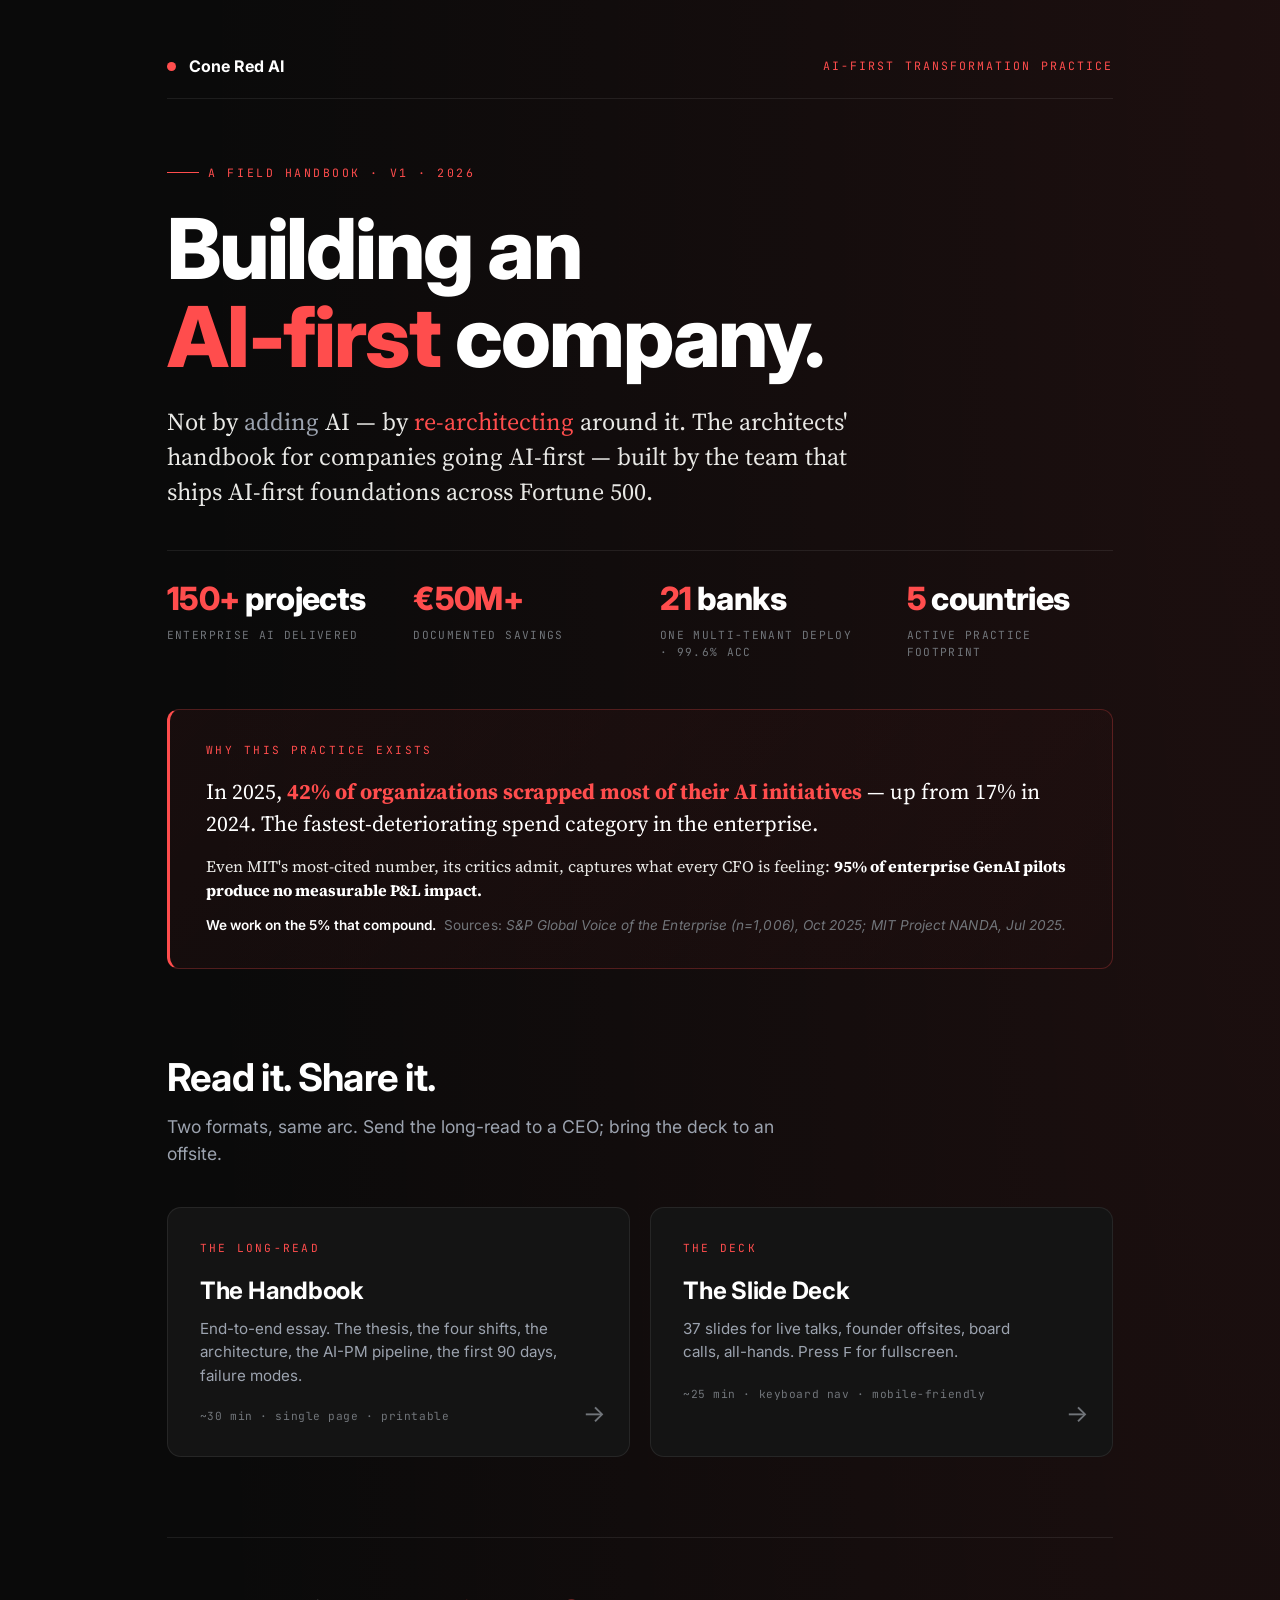
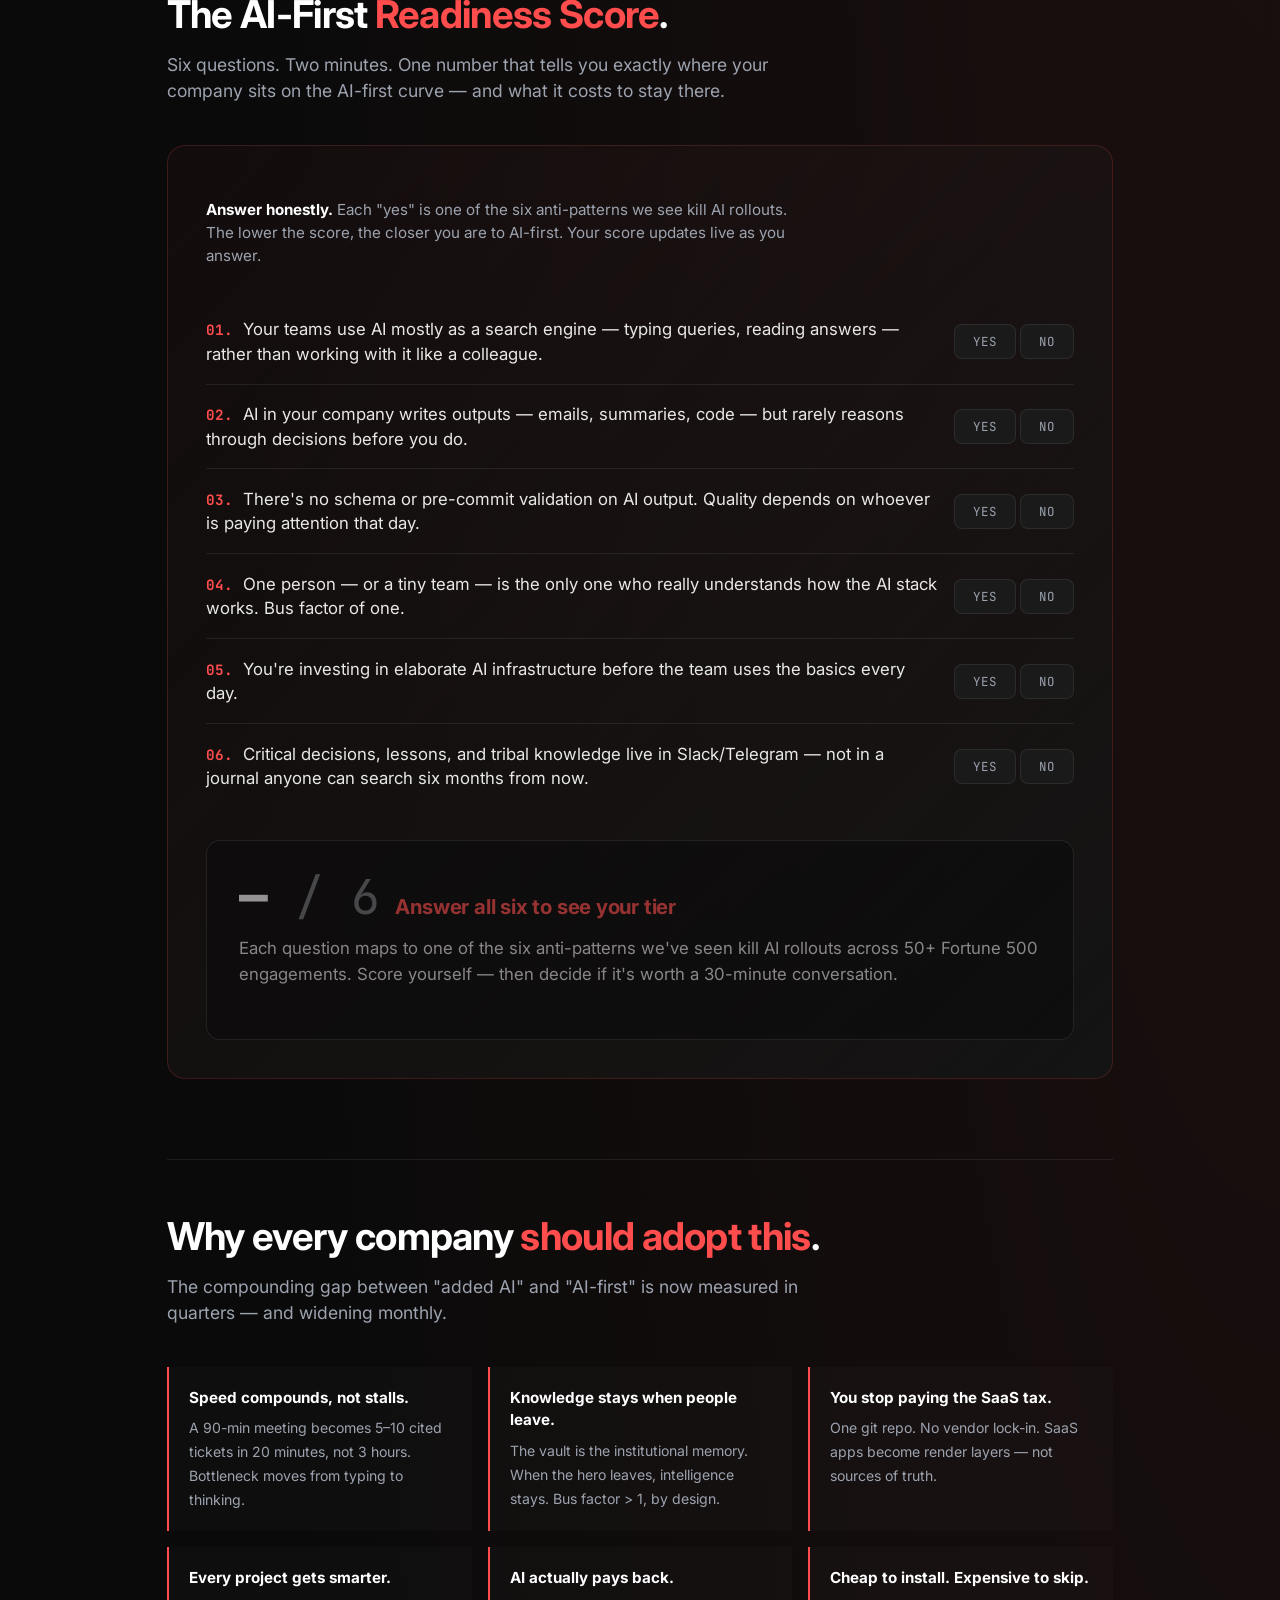
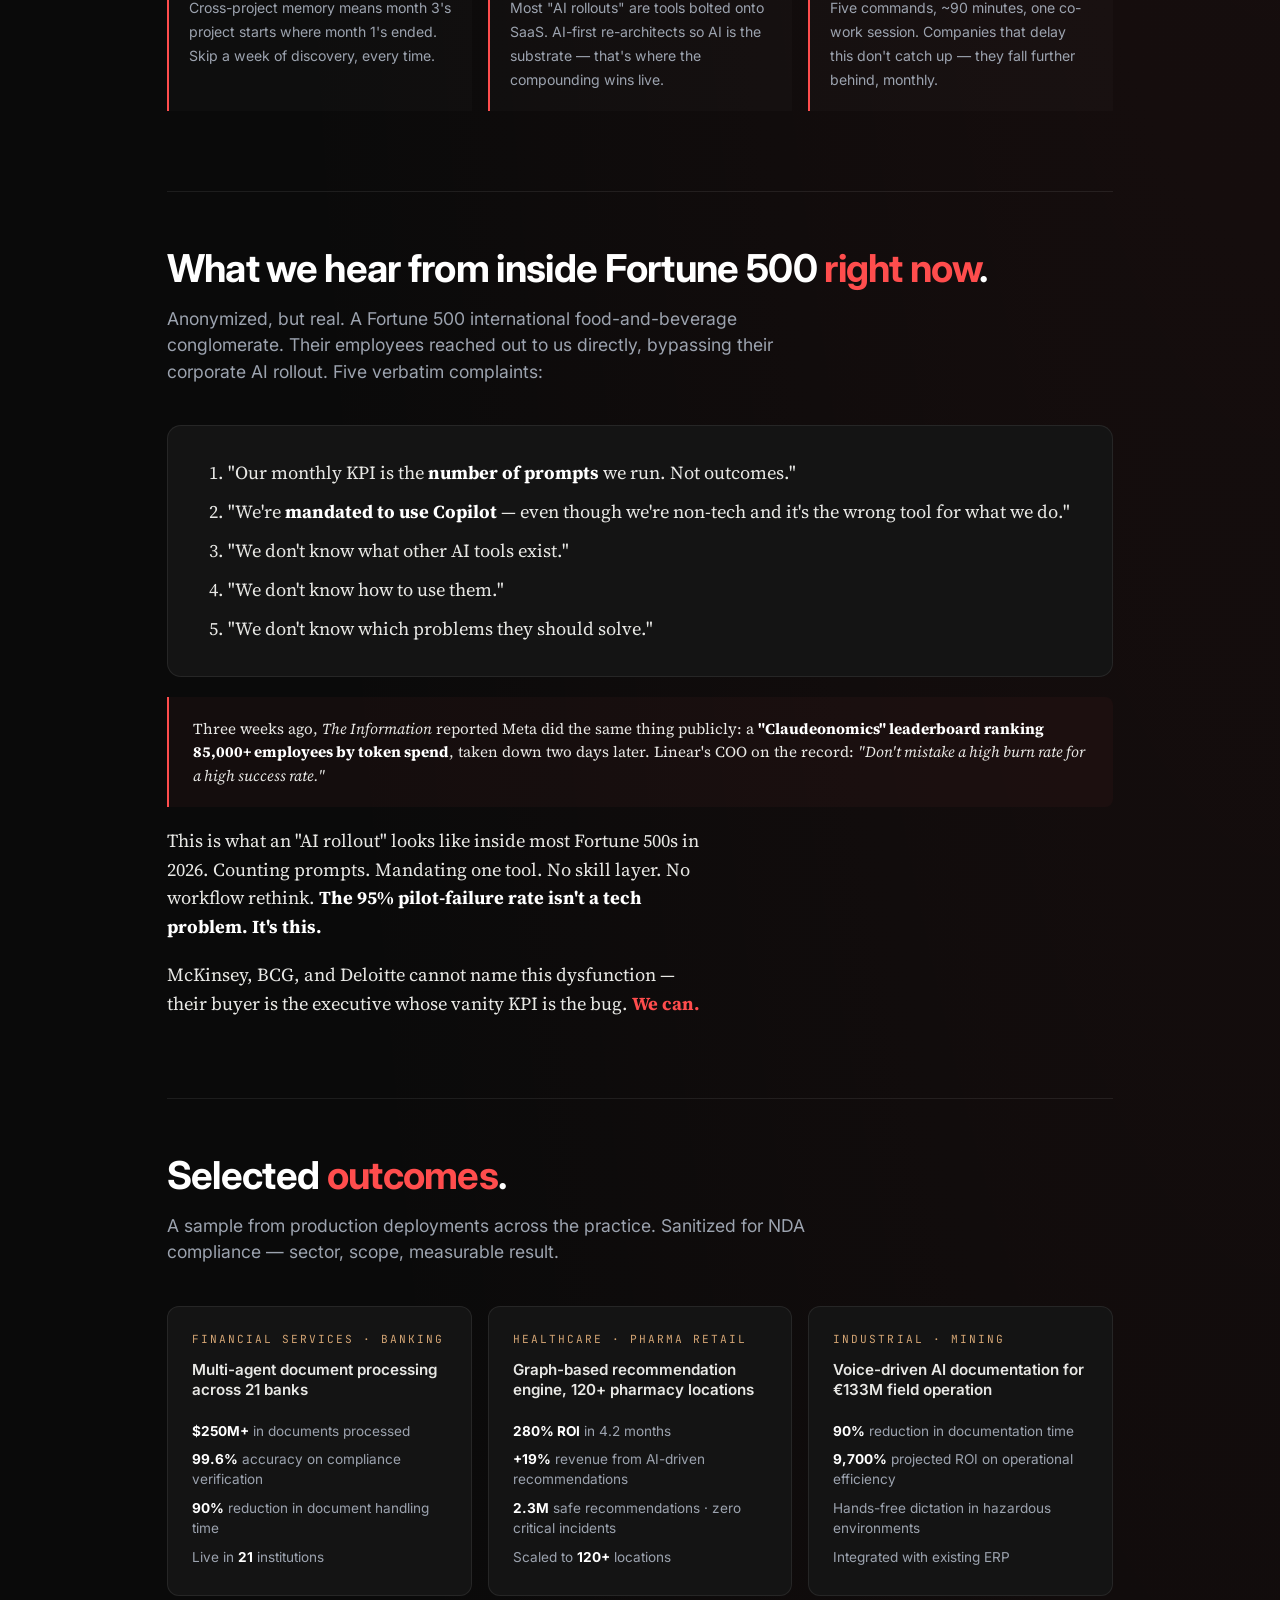
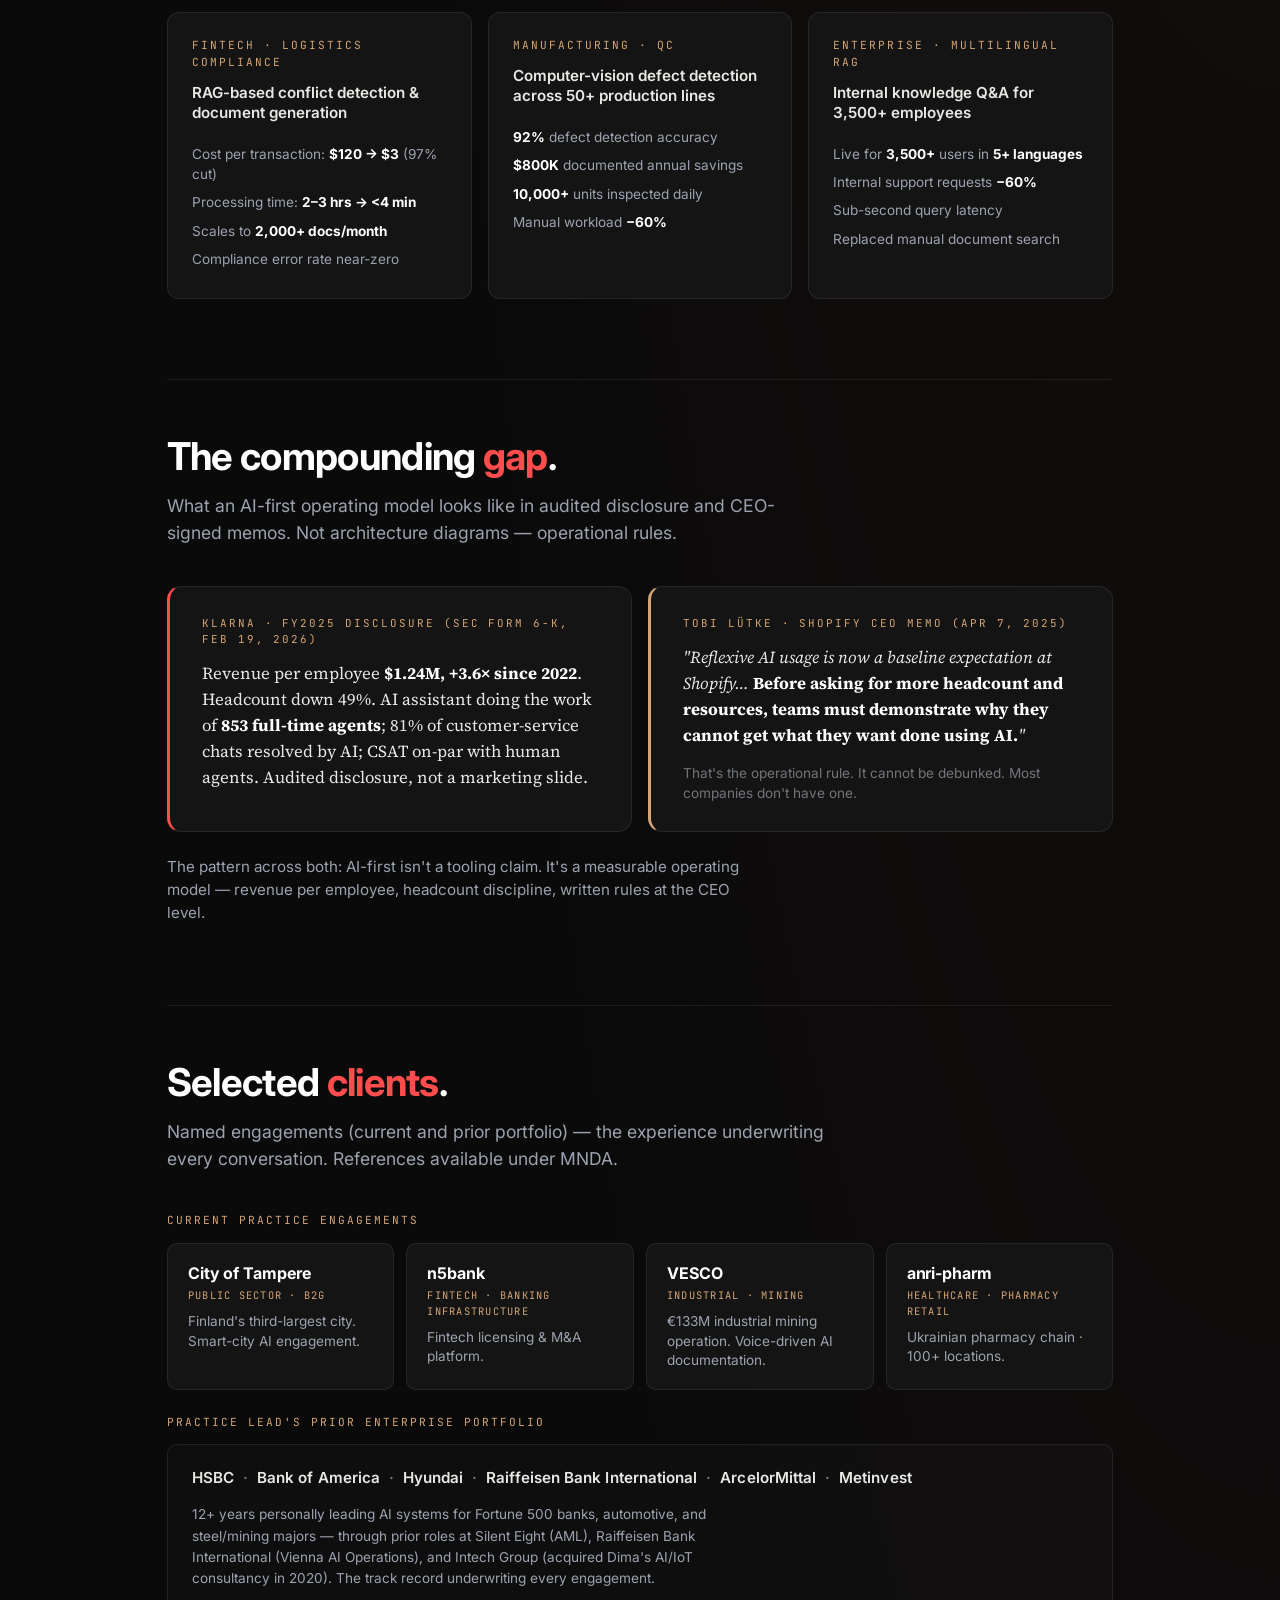
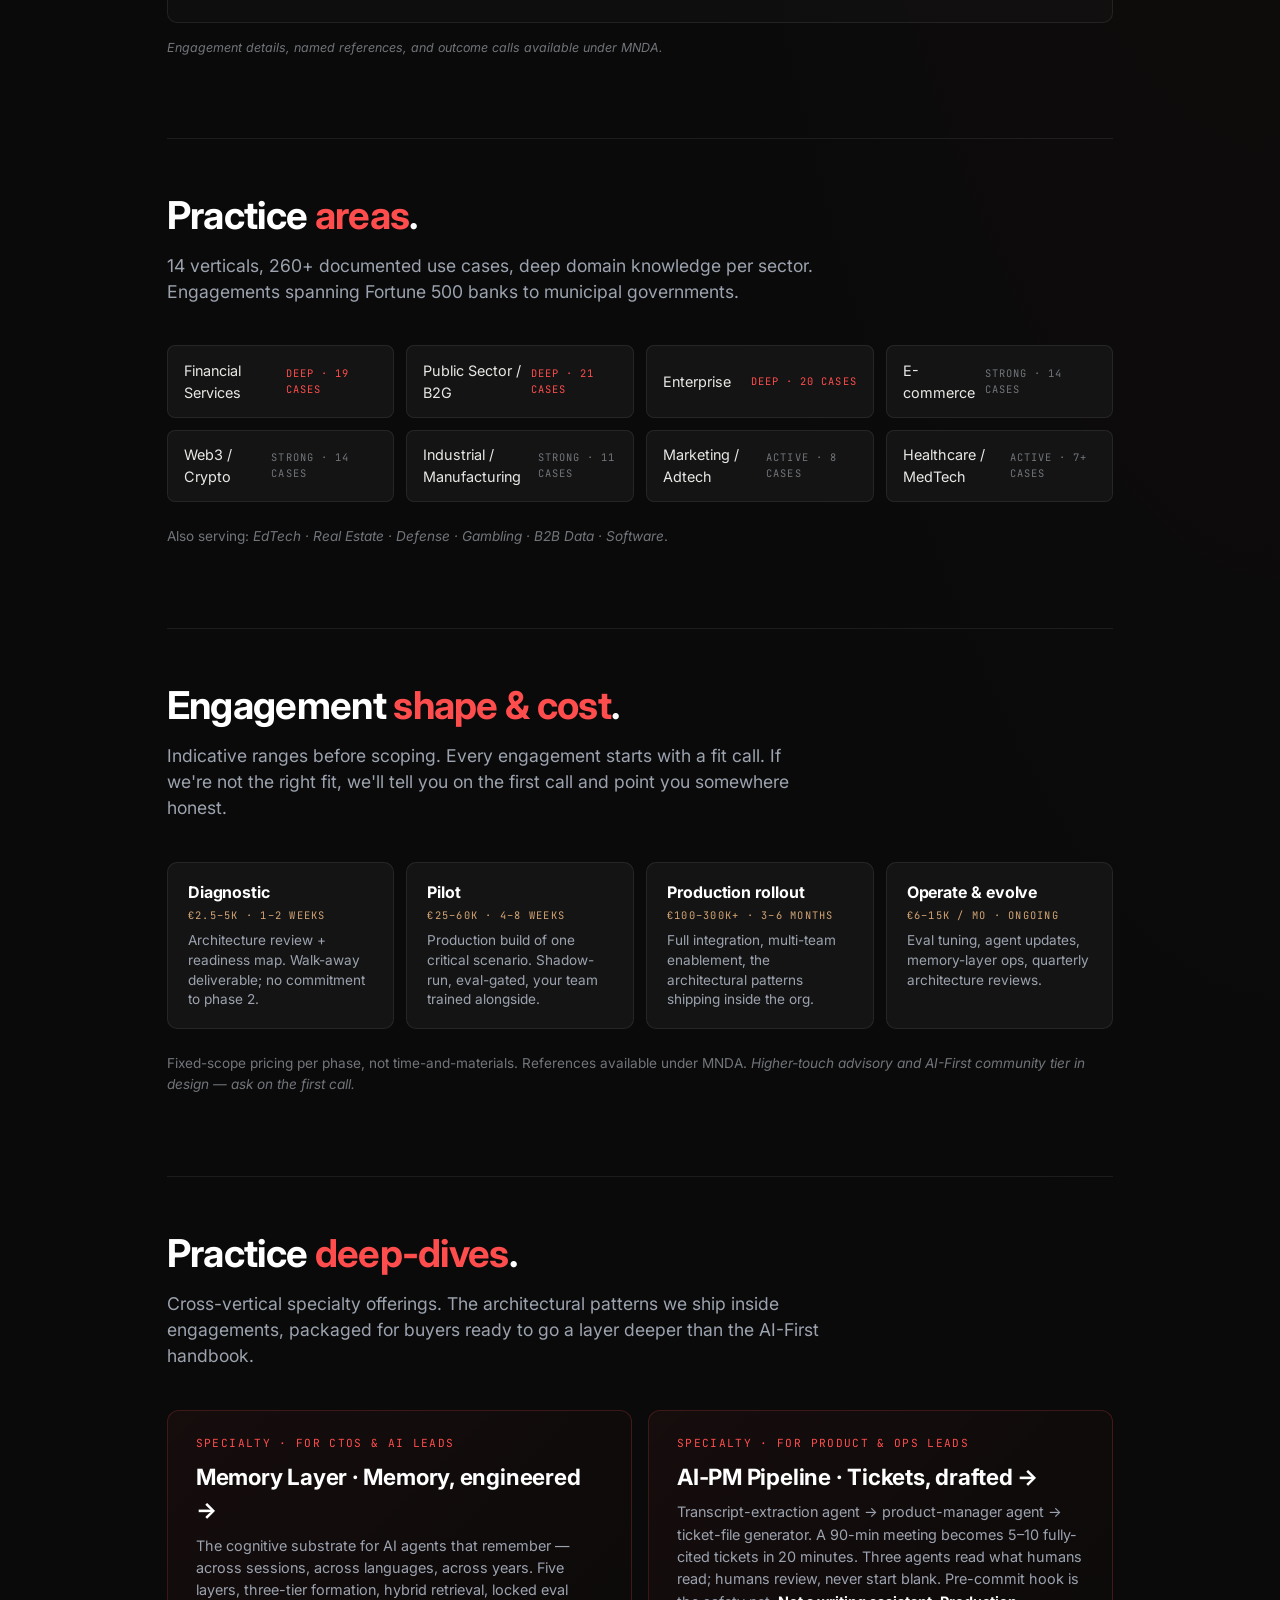
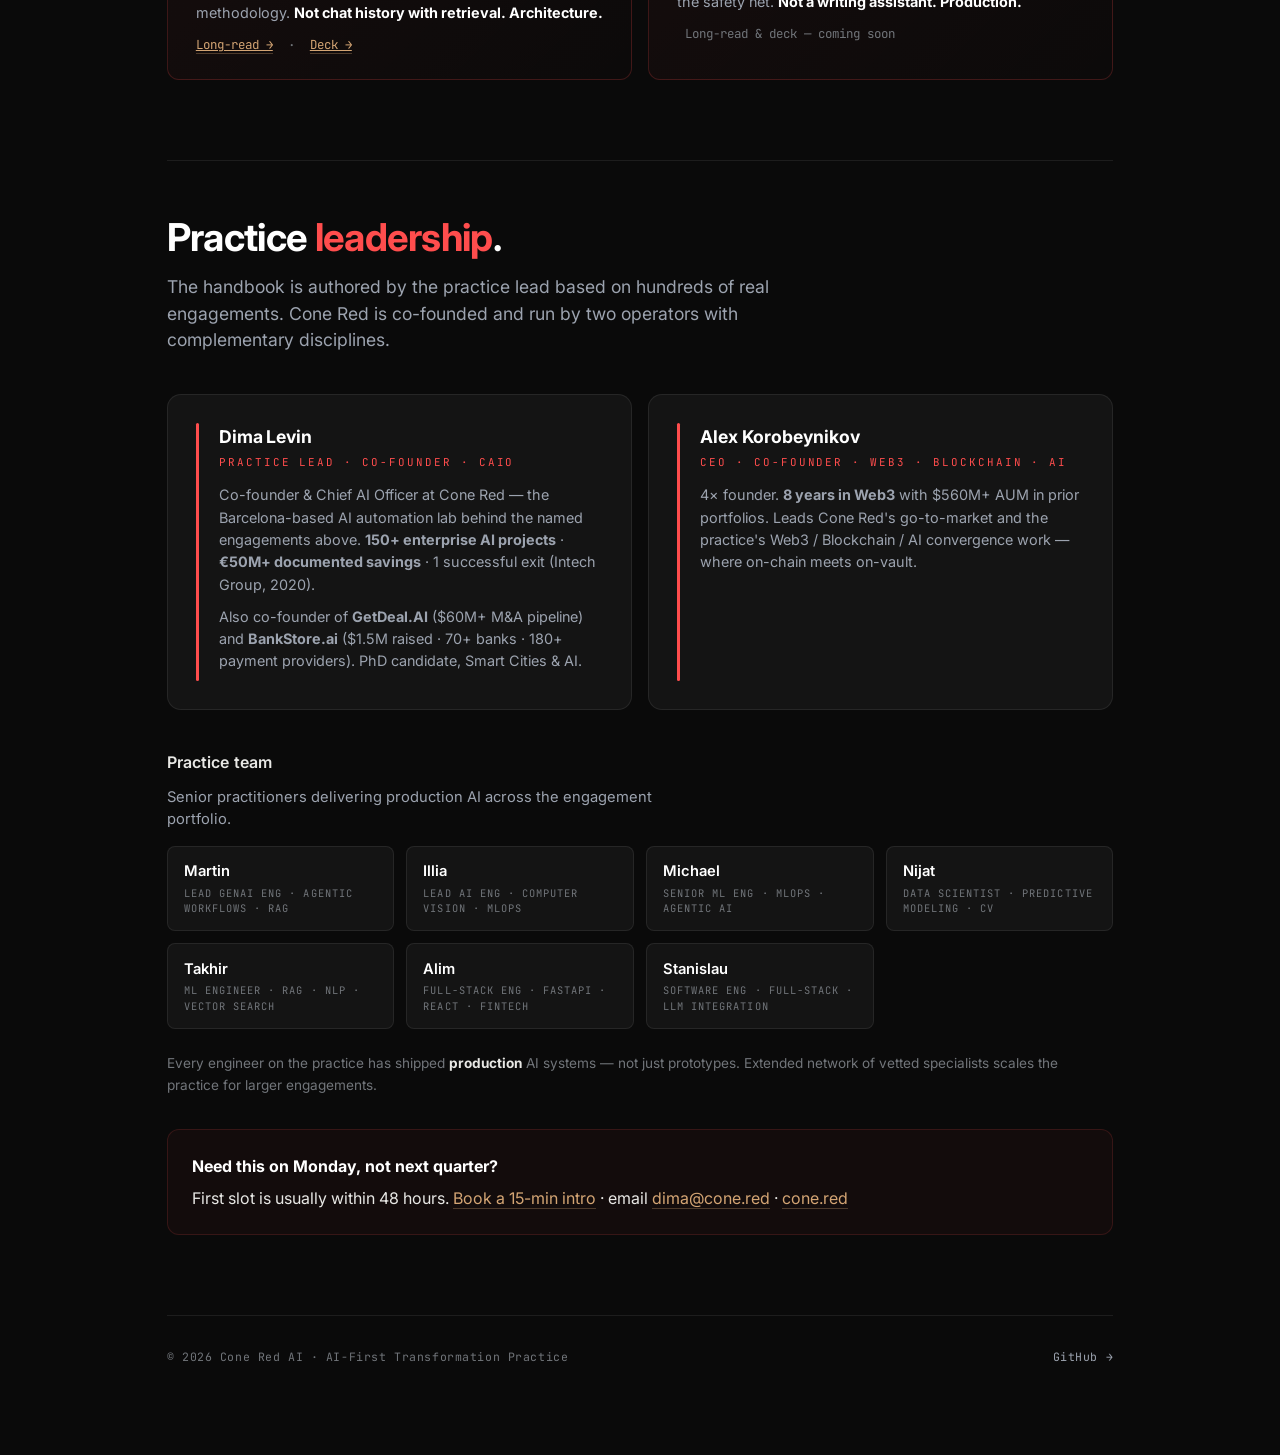
==== index.html @ 1fb18bf8 "v3 painkiller pass: 5 pages restructured with buyer-evidenced copy Excludes handbook.html — voice re" ====
<!DOCTYPE html>
<html lang="en">
<head>
<meta charset="UTF-8">
<meta name="viewport" content="width=device-width, initial-scale=1.0">
<link rel="icon" type="image/svg+xml" href="favicon.svg">
<title>The AI-First Transformation Practice · Cone Red AI</title>
<meta name="description" content="Cone Red AI's AI-First Transformation Practice — the field handbook on re-architecting companies around AI. Production track record across Financial Services, Healthcare, Industrial, Public Sector, Enterprise.">
<meta property="og:title" content="The AI-First Transformation Practice · Cone Red AI">
<meta property="og:description" content="Not by adding AI — by re-architecting around it. The field handbook + readiness diagnostic from Cone Red's AI-First Transformation Practice.">
<meta property="og:type" content="article">
<link href="https://fonts.googleapis.com/css2?family=Inter:wght@300;400;500;600;700;800;900&family=Source+Serif+4:opsz,wght@8..60,400;8..60,500;8..60,600&family=JetBrains+Mono:wght@400;500&display=swap" rel="stylesheet">
<style>
  :root {
    --conered: #FF4D4D;
    --coneblack: #0A0A0A;
    --conegrey: #141414;
    --conepanel: #1A1A1A;
    --conetext: #E8E8E5;
    --conemuted: #9CA3AF;
    --conesoft: #71757A;
    --coneborder: rgba(255,255,255,0.08);
    --conegold: #D4A574;
  }

  * { box-sizing: border-box; }
  html, body { margin: 0; padding: 0; }
  body {
    background: radial-gradient(ellipse at top right, rgba(255,77,77,0.08), transparent 60%), var(--coneblack);
    color: var(--conetext);
    font-family: 'Inter', sans-serif;
    min-height: 100vh;
    line-height: 1.5;
    -webkit-font-smoothing: antialiased;
  }

  .wrap { max-width: 1100px; margin: 0 auto; padding: 6vh 6vw 10vh; }

  /* ================ Practice mark / header ================ */
  .practice-mark {
    display: flex; align-items: center; gap: 0.85rem;
    margin-bottom: 3.5rem;
    padding-bottom: 1.25rem;
    border-bottom: 1px solid var(--coneborder);
  }
  .practice-mark .dot { width: 9px; height: 9px; border-radius: 50%; background: var(--conered); flex-shrink: 0; }
  .practice-mark .brand { font-weight: 700; color: #fff; letter-spacing: -0.005em; }
  .practice-mark .practice {
    font-family: 'JetBrains Mono', monospace;
    font-size: 0.72rem;
    letter-spacing: 0.18em;
    text-transform: uppercase;
    color: var(--conered);
    margin-left: auto;
  }

  /* ================ Hero ================ */
  .hero-tag {
    font-family: 'JetBrains Mono', monospace;
    font-size: 0.72rem;
    letter-spacing: 0.22em;
    text-transform: uppercase;
    color: var(--conered);
    margin-bottom: 1.5rem;
    display: inline-flex;
    align-items: center;
    gap: 0.6rem;
  }
  .hero-tag::before { content: ""; height: 1px; width: 32px; background: var(--conered); }

  h1 {
    font-size: clamp(2.5rem, 7vw, 5.25rem);
    line-height: 1.04;
    font-weight: 800;
    letter-spacing: -0.025em;
    margin: 0 0 1.5rem;
    color: #fff;
  }
  h1 .accent { color: var(--conered); }

  .subtitle {
    font-family: 'Source Serif 4', Georgia, serif;
    font-size: clamp(1.15rem, 1.9vw, 1.65rem);
    line-height: 1.45;
    color: var(--conetext);
    max-width: 680px;
    margin: 0 0 2rem;
  }
  .subtitle .muted { color: var(--conemuted); }

  .hero-stats {
    display: grid;
    grid-template-columns: repeat(2, 1fr);
    gap: 1.75rem 2.5rem;
    margin: 2.5rem 0 0;
    padding: 1.5rem 0 0;
    border-top: 1px solid var(--coneborder);
  }
  @media (min-width: 960px) { .hero-stats { grid-template-columns: repeat(4, 1fr); } }
  .hero-stats .stat .num {
    font-size: clamp(1.5rem, 2.5vw, 2rem); font-weight: 800; color: #fff; letter-spacing: -0.02em;
  }
  .hero-stats .stat .num .accent { color: var(--conered); }
  .hero-stats .stat .lbl {
    font-family: 'JetBrains Mono', monospace; font-size: 0.7rem; letter-spacing: 0.12em;
    text-transform: uppercase; color: var(--conesoft); margin-top: 0.3rem;
  }

  /* ================ Section base ================ */
  section { margin: 5rem 0; padding-top: 3rem; border-top: 1px solid var(--coneborder); }
  section h2 {
    font-size: clamp(1.65rem, 3.2vw, 2.4rem);
    font-weight: 700; letter-spacing: -0.018em;
    color: #fff; margin: 0 0 0.5rem;
  }
  section h2 .accent { color: var(--conered); }
  section .lead-sub {
    color: var(--conemuted);
    font-size: clamp(0.95rem, 1.4vw, 1.1rem);
    max-width: 60ch;
    margin: 0 0 2.5rem;
  }

  /* ================ Cards (handbook/deck) ================ */
  .cards { display: grid; grid-template-columns: repeat(auto-fit, minmax(320px, 1fr)); gap: 1.25rem; }
  .card {
    display: block; background: var(--conegrey);
    border: 1px solid var(--coneborder); border-radius: 14px;
    padding: 2rem; text-decoration: none; color: inherit;
    transition: border-color 0.2s ease, transform 0.2s ease, background 0.2s ease;
    position: relative; overflow: hidden;
  }
  .card::after {
    content: "→"; position: absolute; right: 1.5rem; bottom: 1.5rem;
    font-size: 1.5rem; color: var(--conesoft); transition: transform 0.2s ease, color 0.2s ease;
  }
  .card:hover {
    border-color: var(--conered); transform: translateY(-2px);
    background: linear-gradient(135deg, rgba(255,77,77,0.06) 0%, var(--conegrey) 60%);
  }
  .card:hover::after { color: var(--conered); transform: translateX(4px); }
  .card .tag {
    font-family: 'JetBrains Mono', monospace; font-size: 0.7rem; letter-spacing: 0.2em;
    text-transform: uppercase; color: var(--conered); margin-bottom: 1rem;
  }
  .card h3 { font-size: 1.5rem; font-weight: 700; margin: 0 0 0.5rem; color: #fff; letter-spacing: -0.01em; }
  .card p { color: var(--conemuted); font-size: 0.95rem; margin: 0; line-height: 1.55; max-width: 90%; }
  .card .meta { margin-top: 1.25rem; font-family: 'JetBrains Mono', monospace; font-size: 0.7rem; color: var(--conesoft); letter-spacing: 0.05em; }

  /* ================ Diagnostic widget ================ */
  .diag {
    background: linear-gradient(135deg, rgba(255,77,77,0.04) 0%, var(--conegrey) 100%);
    border: 1px solid rgba(255,77,77,0.18);
    border-radius: 18px; padding: clamp(1.5rem, 3vw, 2.75rem);
  }
  .diag .intro { color: var(--conemuted); font-size: 0.95rem; margin-bottom: 2rem; max-width: 60ch; }
  .diag .intro strong { color: #fff; }
  .q-list { list-style: none; padding: 0; margin: 0 0 2rem; counter-reset: q; }
  .q-item {
    counter-increment: q;
    padding: 1.1rem 0; border-top: 1px solid var(--coneborder);
    display: flex; align-items: center; gap: 1rem; flex-wrap: wrap;
  }
  .q-item:first-child { border-top: none; }
  .q-item .q-text {
    flex: 1; min-width: 240px;
    font-size: clamp(0.95rem, 1.4vw, 1.05rem); color: var(--conetext); line-height: 1.45;
  }
  .q-item .q-text::before {
    content: counter(q, decimal-leading-zero) ".";
    font-family: 'JetBrains Mono', monospace; color: var(--conered);
    font-weight: 700; margin-right: 0.6rem; font-size: 0.85em;
  }
  .q-toggle { display: inline-flex; gap: 4px; flex-shrink: 0; }
  .q-toggle button {
    background: var(--conepanel); border: 1px solid var(--coneborder);
    color: var(--conemuted); padding: 0.5rem 1.1rem; border-radius: 8px;
    font-family: 'JetBrains Mono', monospace; font-size: 0.78rem; letter-spacing: 0.1em;
    text-transform: uppercase; cursor: pointer; transition: all 0.15s ease;
  }
  .q-toggle button:hover { border-color: var(--conemuted); color: #fff; }
  .q-toggle button.active[data-val="yes"] {
    background: var(--conered); border-color: var(--conered); color: #fff;
  }
  .q-toggle button.active[data-val="no"] {
    background: rgba(255,255,255,0.08); border-color: rgba(255,255,255,0.18); color: #fff;
  }

  .diag-result {
    margin-top: 1.5rem;
    padding: 2rem; border-radius: 14px;
    background: var(--coneblack); border: 1px solid var(--coneborder);
    opacity: 0.55; transition: opacity 0.4s ease, border-color 0.4s ease;
  }
  .diag-result.live { opacity: 1; }
  .diag-result.tier-0 { border-color: var(--conegold); background: linear-gradient(135deg, rgba(212,165,116,0.08), var(--coneblack)); }
  .diag-result.tier-1 { border-color: rgba(255,255,255,0.15); }
  .diag-result.tier-2 { border-color: var(--conered); background: linear-gradient(135deg, rgba(255,77,77,0.06), var(--coneblack)); }
  .diag-result.tier-3 { border-color: var(--conered); background: linear-gradient(135deg, rgba(255,77,77,0.12), var(--coneblack)); }

  .diag-result .score-row { display: flex; align-items: baseline; gap: 1rem; margin-bottom: 0.75rem; }
  .diag-result .score-num {
    font-size: clamp(2rem, 4.5vw, 3rem); font-weight: 800; color: #fff; line-height: 1;
    font-family: 'JetBrains Mono', monospace; letter-spacing: -0.02em;
  }
  .diag-result .score-num .of { color: var(--conesoft); font-weight: 400; }
  .diag-result .tier-name { font-weight: 700; color: var(--conered); font-size: clamp(1.1rem, 1.6vw, 1.3rem); letter-spacing: -0.01em; }
  .diag-result.tier-0 .tier-name { color: var(--conegold); }
  .diag-result .tier-msg { color: var(--conetext); font-size: clamp(0.95rem, 1.4vw, 1.05rem); line-height: 1.55; margin: 0.75rem 0 1.25rem; }
  .diag-result .tier-cta {
    display: inline-flex; align-items: center; gap: 0.5rem;
    background: var(--conered); color: #fff;
    padding: 0.85rem 1.4rem; border-radius: 10px;
    text-decoration: none; font-weight: 600; font-size: 0.95rem;
    transition: transform 0.15s ease, background 0.15s ease;
  }
  .diag-result .tier-cta:hover { transform: translateX(2px); background: #ff6363; }
  .diag-result.tier-0 .tier-cta { background: transparent; color: var(--conegold); border: 1px solid var(--conegold); }
  .diag-result.tier-0 .tier-cta:hover { background: rgba(212,165,116,0.1); }

  /* ================ Why grid ================ */
  .why-grid { display: grid; grid-template-columns: repeat(auto-fit, minmax(240px, 1fr)); gap: 1rem; }
  .why-item {
    padding: 1.25rem; border-left: 2px solid var(--conered); background: rgba(255,255,255,0.015);
  }
  .why-item strong { color: #fff; display: block; margin-bottom: 0.35rem; font-size: 0.95rem; }
  .why-item span { color: var(--conemuted); font-size: 0.88rem; line-height: 1.5; }

  /* ================ Outcomes (case grid) ================ */
  .outcomes { display: grid; grid-template-columns: repeat(auto-fit, minmax(280px, 1fr)); gap: 1rem; }
  .outcome-card {
    background: var(--conegrey); border: 1px solid var(--coneborder); border-radius: 12px;
    padding: 1.5rem; transition: border-color 0.15s ease;
  }
  .outcome-card:hover { border-color: rgba(255,77,77,0.4); }
  .outcome-card .sector {
    font-family: 'JetBrains Mono', monospace; font-size: 0.7rem; letter-spacing: 0.18em;
    text-transform: uppercase; color: var(--conegold); margin-bottom: 0.75rem;
  }
  .outcome-card .scope { color: var(--conetext); font-size: 0.95rem; font-weight: 600; line-height: 1.35; margin-bottom: 1rem; }
  .outcome-card ul { list-style: none; margin: 0; padding: 0; }
  .outcome-card li { color: var(--conemuted); font-size: 0.85rem; line-height: 1.5; padding: 0.25rem 0; }
  .outcome-card li strong { color: #fff; font-weight: 700; }

  /* ================ Practice Areas ================ */
  .practice-grid { display: grid; grid-template-columns: repeat(auto-fit, minmax(200px, 1fr)); gap: 0.75rem; margin-bottom: 1.5rem; }
  .practice-item {
    padding: 0.85rem 1rem; background: var(--conegrey); border: 1px solid var(--coneborder);
    border-radius: 8px; font-size: 0.9rem; color: var(--conetext);
    display: flex; justify-content: space-between; align-items: center;
  }
  .practice-item .depth {
    font-family: 'JetBrains Mono', monospace; font-size: 0.65rem; letter-spacing: 0.1em;
    text-transform: uppercase; color: var(--conesoft);
  }
  .practice-item .depth.deep { color: var(--conered); }
  .practice-also { color: var(--conesoft); font-size: 0.85rem; line-height: 1.6; }

  /* ================ Selected Clients ================ */
  .clients-block { margin-top: 1.5rem; }
  .clients-label {
    font-family: 'JetBrains Mono', monospace; font-size: 0.7rem; letter-spacing: 0.18em;
    text-transform: uppercase; color: var(--conegold); margin: 1.5rem 0 0.85rem;
  }
  .clients-current {
    display: grid;
    grid-template-columns: repeat(2, 1fr);
    gap: 0.75rem; margin-bottom: 1.5rem;
  }
  @media (min-width: 1100px) { .clients-current { grid-template-columns: repeat(4, 1fr); } }
  @media (max-width: 600px) { .clients-current { grid-template-columns: 1fr; } }
  .client-card {
    background: var(--conegrey); border: 1px solid var(--coneborder);
    border-radius: 10px; padding: 1.1rem 1.25rem;
    transition: border-color 0.15s ease;
  }
  .client-card:hover { border-color: rgba(255,77,77,0.4); }
  .client-card .cl-name { font-size: 1rem; font-weight: 700; color: #fff; margin-bottom: 0.2rem; letter-spacing: -0.005em; }
  .client-card .cl-sector {
    font-family: 'JetBrains Mono', monospace; font-size: 0.65rem; letter-spacing: 0.12em;
    text-transform: uppercase; color: var(--conegold); margin-bottom: 0.5rem;
  }
  .client-card .cl-context { color: var(--conemuted); font-size: 0.85rem; line-height: 1.45; }
  .clients-prior {
    background: rgba(255,255,255,0.02); border: 1px solid var(--coneborder);
    border-radius: 10px; padding: 1.25rem 1.5rem;
  }
  .clients-prior .names {
    color: var(--conetext); font-weight: 600; font-size: 0.95rem;
    line-height: 1.7; letter-spacing: 0.005em;
  }
  .clients-prior .names span { color: var(--conesoft); margin: 0 0.3rem; }
  .clients-prior .footnote {
    color: var(--conemuted); font-size: 0.85rem; line-height: 1.55; margin-top: 0.85rem;
    max-width: 60ch;
  }
  .clients-nda { color: var(--conesoft); font-size: 0.78rem; margin-top: 1rem; font-style: italic; }

  /* ================ Practice Leadership (cards) ================ */
  .leadership-grid { display: grid; grid-template-columns: repeat(auto-fit, minmax(320px, 1fr)); gap: 1rem; margin-bottom: 2.5rem; }
  .leader-card {
    background: var(--conegrey); border: 1px solid var(--coneborder); border-radius: 14px;
    padding: 1.75rem;
    display: flex; align-items: flex-start; gap: 1.25rem;
  }
  .leader-card .strip { width: 3px; align-self: stretch; background: var(--conered); border-radius: 2px; flex-shrink: 0; }
  .leader-card .body { flex: 1; min-width: 0; }
  .leader-card .name { font-size: 1.1rem; font-weight: 700; color: #fff; margin: 0 0 0.25rem; letter-spacing: -0.005em; }
  .leader-card .role {
    font-family: 'JetBrains Mono', monospace; font-size: 0.68rem; letter-spacing: 0.18em;
    text-transform: uppercase; color: var(--conered); margin-bottom: 0.85rem;
  }
  .leader-card p { color: var(--conemuted); font-size: 0.9rem; line-height: 1.55; margin: 0 0 0.5rem; }
  .leader-card a { color: var(--conegold); text-decoration: none; border-bottom: 1px solid rgba(212,165,116,0.3); }
  .leader-card a:hover { border-bottom-color: var(--conegold); }

  /* ================ Practice Team (compact grid) ================ */
  .team-grid { display: grid; grid-template-columns: repeat(auto-fit, minmax(200px, 1fr)); gap: 0.75rem; margin: 1rem 0 1.5rem; }
  .team-member {
    padding: 0.85rem 1rem; background: var(--conegrey); border: 1px solid var(--coneborder);
    border-radius: 8px; display: flex; flex-direction: column; gap: 0.2rem;
  }
  .team-member .tm-name { font-size: 0.92rem; font-weight: 600; color: #fff; }
  .team-member .tm-spec {
    font-family: 'JetBrains Mono', monospace; font-size: 0.65rem; letter-spacing: 0.1em;
    text-transform: uppercase; color: var(--conesoft);
  }
  .team-note { color: var(--conesoft); font-size: 0.85rem; line-height: 1.6; margin-top: 1rem; }
  .team-note strong { color: var(--conetext); }

  /* Talk-to-practice block */
  .talk-block {
    margin-top: 2rem; padding: 1.5rem; background: rgba(255,77,77,0.04);
    border: 1px solid rgba(255,77,77,0.15); border-radius: 12px;
  }
  .talk-block strong { color: #fff; display: block; margin-bottom: 0.5rem; }
  .talk-block a { color: var(--conegold); text-decoration: none; border-bottom: 1px solid rgba(212,165,116,0.3); }
  .talk-block a:hover { border-bottom-color: var(--conegold); }

  /* Deep-dive cards */
  .deepdive-grid { display: grid; grid-template-columns: repeat(auto-fit, minmax(320px, 1fr)); gap: 1rem; margin-top: 1.5rem; }
  .deepdive-card {
    display: block; text-decoration: none; padding: 1.5rem 1.75rem;
    background: linear-gradient(135deg, rgba(255,77,77,0.05), rgba(255,77,77,0.01));
    border: 1px solid rgba(255,77,77,0.2); border-radius: 12px;
    transition: all 0.2s ease;
  }
  .deepdive-card:hover { border-color: rgba(255,77,77,0.5); transform: translateY(-2px); }
  .deepdive-card .label { font-family: 'JetBrains Mono', monospace; font-size: 0.7rem; color: var(--conered); text-transform: uppercase; letter-spacing: 0.12em; margin-bottom: 0.5rem; display: block; }
  .deepdive-card h3 { font-size: 1.4rem; font-weight: 700; color: #fff; margin: 0 0 0.5rem; letter-spacing: -0.01em; }
  .deepdive-card p { color: var(--conemuted); font-size: 0.9rem; line-height: 1.55; margin: 0 0 0.75rem; }
  .deepdive-card .links { font-family: 'JetBrains Mono', monospace; font-size: 0.78rem; color: var(--conegold); }
  .deepdive-card .links span { color: var(--conesoft); margin: 0 0.5rem; }

  /* ================ Footer ================ */
  footer {
    margin-top: 4rem; padding-top: 2rem; border-top: 1px solid var(--coneborder);
    font-family: 'JetBrains Mono', monospace; font-size: 0.72rem;
    color: var(--conesoft); letter-spacing: 0.05em;
    display: flex; justify-content: space-between; flex-wrap: wrap; gap: 1rem;
  }
  footer a { color: var(--conemuted); text-decoration: none; }
  footer a:hover { color: var(--conered); }

  @media (max-width: 600px) {
    .wrap { padding: 5vh 6vw 8vh; }
    .practice-mark .practice { display: none; }
    .card { padding: 1.5rem; }
    .card::after { right: 1.25rem; bottom: 1.25rem; }
    .diag { padding: 1.5rem; }
    .q-item { padding: 1rem 0; }
    .hero-stats { gap: 1.5rem; }
  }
</style>
</head>
<body>
<div class="wrap">

  <!-- ========= PRACTICE MARK / HEADER ========= -->
  <div class="practice-mark">
    <span class="dot"></span>
    <span class="brand">Cone Red AI</span>
    <span class="practice">AI-First Transformation Practice</span>
  </div>

  <!-- ========= HERO ========= -->
  <span class="hero-tag">A Field Handbook · v1 · 2026</span>
  <h1>Building an<br><span class="accent">AI-first</span> company.</h1>
  <p class="subtitle">
    Not by <span class="muted">adding</span> AI — by <span style="color:var(--conered)">re-architecting</span> around it.
    The architects' handbook for companies going AI-first — built by the team that ships AI-first foundations across Fortune 500.
  </p>

  <div class="hero-stats">
    <div class="stat"><div class="num"><span class="accent">150+</span> projects</div><div class="lbl">Enterprise AI delivered</div></div>
    <div class="stat"><div class="num"><span class="accent">€50M+</span></div><div class="lbl">Documented savings</div></div>
    <div class="stat"><div class="num"><span class="accent">21</span> banks</div><div class="lbl">One multi-tenant deploy · 99.6% acc</div></div>
    <div class="stat"><div class="num"><span class="accent">5</span> countries</div><div class="lbl">Active practice footprint</div></div>
  </div>

  <!-- ========= MARKET CONTEXT (THE PAINKILLER ANCHOR) ========= -->
  <div style="margin-top: 3rem; padding: 2rem 2.25rem; background: linear-gradient(135deg, rgba(255,77,77,0.06), rgba(255,77,77,0.01)); border: 1px solid rgba(255,77,77,0.25); border-left: 3px solid var(--conered); border-radius: 12px;">
    <div style="font-family: 'JetBrains Mono', monospace; font-size: 0.7rem; letter-spacing: 0.22em; text-transform: uppercase; color: var(--conered); margin-bottom: 1rem;">Why this practice exists</div>
    <p style="font-family: 'Source Serif 4', Georgia, serif; font-size: clamp(1.15rem, 1.7vw, 1.5rem); line-height: 1.5; color: #fff; margin: 0 0 0.85rem;">In 2025, <strong style="color: var(--conered);">42% of organizations scrapped most of their AI initiatives</strong> — up from 17% in 2024. The fastest-deteriorating spend category in the enterprise.</p>
    <p style="font-family: 'Source Serif 4', Georgia, serif; font-size: 1rem; line-height: 1.5; color: var(--conetext); margin: 0 0 0.5rem;">Even MIT's most-cited number, its critics admit, captures what every CFO is feeling: <strong style="color: #fff;">95% of enterprise GenAI pilots produce no measurable P&amp;L impact.</strong></p>
    <p style="font-family: 'Inter', sans-serif; font-size: 0.85rem; color: var(--conesoft); margin: 0.85rem 0 0; letter-spacing: 0.005em;"><span style="color: #fff; font-weight: 600;">We work on the 5% that compound.</span> &nbsp;Sources: <em>S&amp;P Global Voice of the Enterprise (n=1,006), Oct 2025; MIT Project NANDA, Jul 2025.</em></p>
  </div>

  <!-- ========= READ / WATCH ========= -->
  <section style="border-top:none;padding-top:0;">
    <h2>Read it. Share it.</h2>
    <p class="lead-sub">Two formats, same arc. Send the long-read to a CEO; bring the deck to an offsite.</p>
    <div class="cards">
      <a class="card" href="handbook.html">
        <div class="tag">The long-read</div>
        <h3>The Handbook</h3>
        <p>End-to-end essay. The thesis, the four shifts, the architecture, the AI-PM pipeline, the first 90 days, failure modes.</p>
        <div class="meta">~30 min · single page · printable</div>
      </a>
      <a class="card" href="deck.html">
        <div class="tag">The deck</div>
        <h3>The Slide Deck</h3>
        <p>37 slides for live talks, founder offsites, board calls, all-hands. Press <code>F</code> for fullscreen.</p>
        <div class="meta">~25 min · keyboard nav · mobile-friendly</div>
      </a>
    </div>
  </section>

  <!-- ========= DIAGNOSTIC ========= -->
  <section id="diagnostic">
    <h2>The AI-First <span class="accent">Readiness Score</span>.</h2>
    <p class="lead-sub">Six questions. Two minutes. One number that tells you exactly where your company sits on the AI-first curve — and what it costs to stay there.</p>

    <div class="diag">
      <p class="intro">
        <strong>Answer honestly.</strong> Each "yes" is one of the six anti-patterns we see kill AI rollouts. The lower the score, the closer you are to AI-first. Your score updates live as you answer.
      </p>

      <ol class="q-list" id="qlist">
        <li class="q-item">
          <div class="q-text">Your teams use AI mostly as a search engine — typing queries, reading answers — rather than working with it like a colleague.</div>
          <div class="q-toggle" data-q="0"><button data-val="yes">Yes</button><button data-val="no">No</button></div>
        </li>
        <li class="q-item">
          <div class="q-text">AI in your company writes outputs — emails, summaries, code — but rarely reasons through decisions before you do.</div>
          <div class="q-toggle" data-q="1"><button data-val="yes">Yes</button><button data-val="no">No</button></div>
        </li>
        <li class="q-item">
          <div class="q-text">There's no schema or pre-commit validation on AI output. Quality depends on whoever is paying attention that day.</div>
          <div class="q-toggle" data-q="2"><button data-val="yes">Yes</button><button data-val="no">No</button></div>
        </li>
        <li class="q-item">
          <div class="q-text">One person — or a tiny team — is the only one who really understands how the AI stack works. Bus factor of one.</div>
          <div class="q-toggle" data-q="3"><button data-val="yes">Yes</button><button data-val="no">No</button></div>
        </li>
        <li class="q-item">
          <div class="q-text">You're investing in elaborate AI infrastructure before the team uses the basics every day.</div>
          <div class="q-toggle" data-q="4"><button data-val="yes">Yes</button><button data-val="no">No</button></div>
        </li>
        <li class="q-item">
          <div class="q-text">Critical decisions, lessons, and tribal knowledge live in Slack/Telegram — not in a journal anyone can search six months from now.</div>
          <div class="q-toggle" data-q="5"><button data-val="yes">Yes</button><button data-val="no">No</button></div>
        </li>
      </ol>

      <div class="diag-result tier-1" id="result">
        <div class="score-row">
          <span class="score-num"><span id="scoreNum">—</span><span class="of"> / 6</span></span>
          <span class="tier-name" id="tierName">Answer all six to see your tier</span>
        </div>
        <p class="tier-msg" id="tierMsg">Each question maps to one of the six anti-patterns we've seen kill AI rollouts across 50+ Fortune 500 engagements. Score yourself — then decide if it's worth a 30-minute conversation.</p>
        <a class="tier-cta" id="tierCta" href="mailto:dima@cone.red?subject=AI-First%20Readiness%20Score" style="display:none;">Book the 30-min diagnostic call →</a>
      </div>
    </div>
  </section>

  <!-- ========= WHY ========= -->
  <section>
    <h2>Why every company <span class="accent">should adopt this</span>.</h2>
    <p class="lead-sub">The compounding gap between "added AI" and "AI-first" is now measured in quarters — and widening monthly.</p>
    <div class="why-grid">
      <div class="why-item">
        <strong>Speed compounds, not stalls.</strong>
        <span>A 90-min meeting becomes 5–10 cited tickets in 20 minutes, not 3 hours. Bottleneck moves from typing to thinking.</span>
      </div>
      <div class="why-item">
        <strong>Knowledge stays when people leave.</strong>
        <span>The vault is the institutional memory. When the hero leaves, intelligence stays. Bus factor &gt; 1, by design.</span>
      </div>
      <div class="why-item">
        <strong>You stop paying the SaaS tax.</strong>
        <span>One git repo. No vendor lock-in. SaaS apps become render layers — not sources of truth.</span>
      </div>
      <div class="why-item">
        <strong>Every project gets smarter.</strong>
        <span>Cross-project memory means month 3's project starts where month 1's ended. Skip a week of discovery, every time.</span>
      </div>
      <div class="why-item">
        <strong>AI actually pays back.</strong>
        <span>Most "AI rollouts" are tools bolted onto SaaS. AI-first re-architects so AI is the substrate — that's where the compounding wins live.</span>
      </div>
      <div class="why-item">
        <strong>Cheap to install. Expensive to skip.</strong>
        <span>Five commands, ~90 minutes, one co-work session. Companies that delay this don't catch up — they fall further behind, monthly.</span>
      </div>
    </div>
  </section>

  <!-- ========= FORTUNE 500 PANEL ========= -->
  <section id="fortune500-panel">
    <h2>What we hear from inside Fortune 500 <span class="accent">right now</span>.</h2>
    <p class="lead-sub">Anonymized, but real. A Fortune 500 international food-and-beverage conglomerate. Their employees reached out to us directly, bypassing their corporate AI rollout. Five verbatim complaints:</p>

    <div style="background: var(--conegrey); border: 1px solid var(--coneborder); border-radius: 14px; padding: 2rem 2.25rem; margin-bottom: 1.25rem;">
      <ol style="font-family: 'Source Serif 4', Georgia, serif; font-size: clamp(1rem, 1.5vw, 1.15rem); line-height: 1.6; color: var(--conetext); margin: 0; padding-left: 1.5rem;">
        <li style="margin-bottom: 0.6rem;">"Our monthly KPI is the <strong style="color: #fff;">number of prompts</strong> we run. Not outcomes."</li>
        <li style="margin-bottom: 0.6rem;">"We're <strong style="color: #fff;">mandated to use Copilot</strong> — even though we're non-tech and it's the wrong tool for what we do."</li>
        <li style="margin-bottom: 0.6rem;">"We don't know what other AI tools exist."</li>
        <li style="margin-bottom: 0.6rem;">"We don't know how to use them."</li>
        <li style="margin-bottom: 0;">"We don't know which problems they should solve."</li>
      </ol>
    </div>

    <div style="padding: 1.25rem 1.5rem; background: rgba(255,77,77,0.04); border-left: 2px solid var(--conered); border-radius: 0 8px 8px 0; margin-bottom: 1.25rem;">
      <p style="font-family: 'Source Serif 4', Georgia, serif; font-size: 0.95rem; line-height: 1.55; color: var(--conetext); margin: 0;">Three weeks ago, <em>The Information</em> reported Meta did the same thing publicly: a <strong style="color: #fff;">"Claudeonomics" leaderboard ranking 85,000+ employees by token spend</strong>, taken down two days later. Linear's COO on the record: <em>"Don't mistake a high burn rate for a high success rate."</em></p>
    </div>

    <p style="font-family: 'Source Serif 4', Georgia, serif; font-size: clamp(1rem, 1.5vw, 1.15rem); line-height: 1.55; color: var(--conetext); max-width: 60ch;">This is what an "AI rollout" looks like inside most Fortune 500s in 2026. Counting prompts. Mandating one tool. No skill layer. No workflow rethink. <strong style="color: #fff;">The 95% pilot-failure rate isn't a tech problem. It's this.</strong></p>
    <p style="font-family: 'Source Serif 4', Georgia, serif; font-size: clamp(1rem, 1.5vw, 1.15rem); line-height: 1.55; color: var(--conetext); max-width: 60ch; margin-top: 1.25rem;">McKinsey, BCG, and Deloitte cannot name this dysfunction — their buyer is the executive whose vanity KPI is the bug. <strong style="color: var(--conered);">We can.</strong></p>
  </section>

  <!-- ========= SELECTED OUTCOMES ========= -->
  <section id="outcomes">
    <h2>Selected <span class="accent">outcomes</span>.</h2>
    <p class="lead-sub">A sample from production deployments across the practice. Sanitized for NDA compliance — sector, scope, measurable result.</p>

    <div class="outcomes">

      <div class="outcome-card">
        <div class="sector">Financial Services · Banking</div>
        <div class="scope">Multi-agent document processing across 21 banks</div>
        <ul>
          <li><strong>$250M+</strong> in documents processed</li>
          <li><strong>99.6%</strong> accuracy on compliance verification</li>
          <li><strong>90%</strong> reduction in document handling time</li>
          <li>Live in <strong>21</strong> institutions</li>
        </ul>
      </div>

      <div class="outcome-card">
        <div class="sector">Healthcare · Pharma Retail</div>
        <div class="scope">Graph-based recommendation engine, 120+ pharmacy locations</div>
        <ul>
          <li><strong>280% ROI</strong> in 4.2 months</li>
          <li><strong>+19%</strong> revenue from AI-driven recommendations</li>
          <li><strong>2.3M</strong> safe recommendations · zero critical incidents</li>
          <li>Scaled to <strong>120+</strong> locations</li>
        </ul>
      </div>

      <div class="outcome-card">
        <div class="sector">Industrial · Mining</div>
        <div class="scope">Voice-driven AI documentation for €133M field operation</div>
        <ul>
          <li><strong>90%</strong> reduction in documentation time</li>
          <li><strong>9,700%</strong> projected ROI on operational efficiency</li>
          <li>Hands-free dictation in hazardous environments</li>
          <li>Integrated with existing ERP</li>
        </ul>
      </div>

      <div class="outcome-card">
        <div class="sector">FinTech · Logistics Compliance</div>
        <div class="scope">RAG-based conflict detection & document generation</div>
        <ul>
          <li>Cost per transaction: <strong>$120 → $3</strong> (97% cut)</li>
          <li>Processing time: <strong>2–3 hrs → &lt;4 min</strong></li>
          <li>Scales to <strong>2,000+ docs/month</strong></li>
          <li>Compliance error rate near-zero</li>
        </ul>
      </div>

      <div class="outcome-card">
        <div class="sector">Manufacturing · QC</div>
        <div class="scope">Computer-vision defect detection across 50+ production lines</div>
        <ul>
          <li><strong>92%</strong> defect detection accuracy</li>
          <li><strong>$800K</strong> documented annual savings</li>
          <li><strong>10,000+</strong> units inspected daily</li>
          <li>Manual workload <strong>−60%</strong></li>
        </ul>
      </div>

      <div class="outcome-card">
        <div class="sector">Enterprise · Multilingual RAG</div>
        <div class="scope">Internal knowledge Q&A for 3,500+ employees</div>
        <ul>
          <li>Live for <strong>3,500+</strong> users in <strong>5+ languages</strong></li>
          <li>Internal support requests <strong>−60%</strong></li>
          <li>Sub-second query latency</li>
          <li>Replaced manual document search</li>
        </ul>
      </div>

    </div>
  </section>

  <!-- ========= COMPOUNDING GAP PANEL ========= -->
  <section id="compounding-gap">
    <h2>The compounding <span class="accent">gap</span>.</h2>
    <p class="lead-sub">What an AI-first operating model looks like in audited disclosure and CEO-signed memos. Not architecture diagrams — operational rules.</p>

    <div style="display: grid; grid-template-columns: 1fr; gap: 1rem;" class="compounding-grid">
      <div style="background: var(--conegrey); border: 1px solid var(--coneborder); border-radius: 14px; padding: 1.75rem 2rem; border-left: 3px solid var(--conered);">
        <div style="font-family: 'JetBrains Mono', monospace; font-size: 0.68rem; letter-spacing: 0.18em; text-transform: uppercase; color: var(--conegold); margin-bottom: 0.85rem;">Klarna · FY2025 disclosure (SEC Form 6-K, Feb 19, 2026)</div>
        <p style="font-family: 'Source Serif 4', Georgia, serif; font-size: 1.05rem; line-height: 1.55; color: var(--conetext); margin: 0;">Revenue per employee <strong style="color: #fff;">$1.24M, +3.6× since 2022</strong>. Headcount down 49%. AI assistant doing the work of <strong style="color: #fff;">853 full-time agents</strong>; 81% of customer-service chats resolved by AI; CSAT on-par with human agents. Audited disclosure, not a marketing slide.</p>
      </div>

      <div style="background: var(--conegrey); border: 1px solid var(--coneborder); border-radius: 14px; padding: 1.75rem 2rem; border-left: 3px solid var(--conegold);">
        <div style="font-family: 'JetBrains Mono', monospace; font-size: 0.68rem; letter-spacing: 0.18em; text-transform: uppercase; color: var(--conegold); margin-bottom: 0.85rem;">Tobi Lütke · Shopify CEO memo (Apr 7, 2025)</div>
        <p style="font-family: 'Source Serif 4', Georgia, serif; font-size: 1.05rem; line-height: 1.55; color: var(--conetext); margin: 0; font-style: italic;">"Reflexive AI usage is now a baseline expectation at Shopify… <strong style="color: #fff; font-style: normal;">Before asking for more headcount and resources, teams must demonstrate why they cannot get what they want done using AI.</strong>"</p>
        <p style="font-family: 'Inter', sans-serif; font-size: 0.85rem; color: var(--conesoft); margin: 0.85rem 0 0;">That's the operational rule. It cannot be debunked. Most companies don't have one.</p>
      </div>
    </div>

    <p class="lead-sub" style="margin-top: 1.5rem; font-size: 0.95rem;">The pattern across both: AI-first isn't a tooling claim. It's a measurable operating model — revenue per employee, headcount discipline, written rules at the CEO level.</p>
  </section>

  <style>
    @media (min-width: 800px) {
      .compounding-grid { grid-template-columns: 1fr 1fr !important; }
    }
  </style>

  <!-- ========= SELECTED CLIENTS ========= -->
  <section id="clients">
    <h2>Selected <span class="accent">clients</span>.</h2>
    <p class="lead-sub">Named engagements (current and prior portfolio) — the experience underwriting every conversation. References available under MNDA.</p>

    <div class="clients-block">
      <div class="clients-label">Current practice engagements</div>
      <div class="clients-current">
        <div class="client-card">
          <div class="cl-name">City of Tampere</div>
          <div class="cl-sector">Public Sector · B2G</div>
          <div class="cl-context">Finland's third-largest city. Smart-city AI engagement.</div>
        </div>
        <div class="client-card">
          <div class="cl-name">n5bank</div>
          <div class="cl-sector">FinTech · Banking Infrastructure</div>
          <div class="cl-context">Fintech licensing &amp; M&amp;A platform.</div>
        </div>
        <div class="client-card">
          <div class="cl-name">VESCO</div>
          <div class="cl-sector">Industrial · Mining</div>
          <div class="cl-context">€133M industrial mining operation. Voice-driven AI documentation.</div>
        </div>
        <div class="client-card">
          <div class="cl-name">anri-pharm</div>
          <div class="cl-sector">Healthcare · Pharmacy Retail</div>
          <div class="cl-context">Ukrainian pharmacy chain · 100+ locations.</div>
        </div>
      </div>

      <div class="clients-label">Practice Lead's prior enterprise portfolio</div>
      <div class="clients-prior">
        <div class="names">
          HSBC <span>·</span> Bank of America <span>·</span> Hyundai <span>·</span> Raiffeisen Bank International <span>·</span> ArcelorMittal <span>·</span> Metinvest
        </div>
        <p class="footnote">12+ years personally leading AI systems for Fortune 500 banks, automotive, and steel/mining majors — through prior roles at Silent Eight (AML), Raiffeisen Bank International (Vienna AI Operations), and Intech Group (acquired Dima's AI/IoT consultancy in 2020). The track record underwriting every engagement.</p>
      </div>

      <p class="clients-nda">Engagement details, named references, and outcome calls available under MNDA.</p>
    </div>
  </section>

  <!-- ========= PRACTICE AREAS ========= -->
  <section id="practice-areas">
    <h2>Practice <span class="accent">areas</span>.</h2>
    <p class="lead-sub">14 verticals, 260+ documented use cases, deep domain knowledge per sector. Engagements spanning Fortune 500 banks to municipal governments.</p>

    <div class="practice-grid">
      <div class="practice-item"><span>Financial Services</span><span class="depth deep">Deep · 19 cases</span></div>
      <div class="practice-item"><span>Public Sector / B2G</span><span class="depth deep">Deep · 21 cases</span></div>
      <div class="practice-item"><span>Enterprise</span><span class="depth deep">Deep · 20 cases</span></div>
      <div class="practice-item"><span>E-commerce</span><span class="depth">Strong · 14 cases</span></div>
      <div class="practice-item"><span>Web3 / Crypto</span><span class="depth">Strong · 14 cases</span></div>
      <div class="practice-item"><span>Industrial / Manufacturing</span><span class="depth">Strong · 11 cases</span></div>
      <div class="practice-item"><span>Marketing / Adtech</span><span class="depth">Active · 8 cases</span></div>
      <div class="practice-item"><span>Healthcare / MedTech</span><span class="depth">Active · 7+ cases</span></div>
    </div>
    <p class="practice-also">Also serving: <em>EdTech · Real Estate · Defense · Gambling · B2B Data · Software</em>.</p>
  </section>

  <!-- ========= ENGAGEMENT SHAPE & COST ========= -->
  <section id="engagement">
    <h2>Engagement <span class="accent">shape &amp; cost</span>.</h2>
    <p class="lead-sub">Indicative ranges before scoping. Every engagement starts with a fit call. If we're not the right fit, we'll tell you on the first call and point you somewhere honest.</p>

    <div class="clients-current" style="grid-template-columns: repeat(auto-fit, minmax(220px, 1fr));">
      <div class="client-card">
        <div class="cl-name">Diagnostic</div>
        <div class="cl-sector">€2.5–5K · 1–2 weeks</div>
        <div class="cl-context">Architecture review + readiness map. Walk-away deliverable; no commitment to phase 2.</div>
      </div>
      <div class="client-card">
        <div class="cl-name">Pilot</div>
        <div class="cl-sector">€25–60K · 4–8 weeks</div>
        <div class="cl-context">Production build of one critical scenario. Shadow-run, eval-gated, your team trained alongside.</div>
      </div>
      <div class="client-card">
        <div class="cl-name">Production rollout</div>
        <div class="cl-sector">€100–300K+ · 3–6 months</div>
        <div class="cl-context">Full integration, multi-team enablement, the architectural patterns shipping inside the org.</div>
      </div>
      <div class="client-card">
        <div class="cl-name">Operate &amp; evolve</div>
        <div class="cl-sector">€6–15K / mo · ongoing</div>
        <div class="cl-context">Eval tuning, agent updates, memory-layer ops, quarterly architecture reviews.</div>
      </div>
    </div>
    <p class="practice-also" style="margin-top: 1.25rem;">Fixed-scope pricing per phase, not time-and-materials. References available under MNDA. <em>Higher-touch advisory and AI-First community tier in design — ask on the first call.</em></p>
  </section>

  <!-- ========= PRACTICE DEEP-DIVES ========= -->
  <section id="practice-deepdives">
    <h2>Practice <span class="accent">deep-dives</span>.</h2>
    <p class="lead-sub">Cross-vertical specialty offerings. The architectural patterns we ship inside engagements, packaged for buyers ready to go a layer deeper than the AI-First handbook.</p>

    <div class="deepdive-grid">
      <div class="deepdive-card">
        <span class="label">Specialty · for CTOs &amp; AI leads</span>
        <h3><a href="memory.html" style="color:#fff; text-decoration:none;">Memory Layer · Memory, engineered →</a></h3>
        <p>The cognitive substrate for AI agents that remember — across sessions, across languages, across years. Five layers, three-tier formation, hybrid retrieval, locked eval methodology. <strong style="color:#fff;">Not chat history with retrieval. Architecture.</strong></p>
        <div class="links">
          <a href="memory.html" style="color:var(--conegold); border-bottom:1px solid rgba(212,165,116,0.3);">Long-read →</a>
          <span>·</span>
          <a href="memory-deck.html" style="color:var(--conegold); border-bottom:1px solid rgba(212,165,116,0.3);">Deck →</a>
        </div>
      </div>

      <div class="deepdive-card">
        <span class="label">Specialty · for product &amp; ops leads</span>
        <h3 style="color:#fff;">AI-PM Pipeline · Tickets, drafted →</h3>
        <p>Transcript-extraction agent → product-manager agent → ticket-file generator. A 90-min meeting becomes 5–10 fully-cited tickets in 20 minutes. Three agents read what humans read; humans review, never start blank. Pre-commit hook is the safety net. <strong style="color:#fff;">Not a writing assistant. Production.</strong></p>
        <div class="links">
          <span style="color:var(--conesoft);">Long-read &amp; deck — coming soon</span>
        </div>
      </div>
    </div>
  </section>

  <!-- ========= PRACTICE LEADERSHIP ========= -->
  <section id="practice-leadership">
    <h2>Practice <span class="accent">leadership</span>.</h2>
    <p class="lead-sub">The handbook is authored by the practice lead based on hundreds of real engagements. Cone Red is co-founded and run by two operators with complementary disciplines.</p>

    <div class="leadership-grid">
      <div class="leader-card">
        <div class="strip"></div>
        <div class="body">
          <p class="name">Dima Levin</p>
          <p class="role">Practice Lead · Co-founder · CAIO</p>
          <p>Co-founder &amp; Chief AI Officer at Cone Red — the Barcelona-based AI automation lab behind the named engagements above. <strong>150+ enterprise AI projects</strong> · <strong>€50M+ documented savings</strong> · 1 successful exit (Intech Group, 2020).</p>
          <p style="margin-top:0.6rem;">Also co-founder of <strong>GetDeal.AI</strong> ($60M+ M&amp;A pipeline) and <strong>BankStore.ai</strong> ($1.5M raised · 70+ banks · 180+ payment providers). PhD candidate, Smart Cities &amp; AI.</p>
        </div>
      </div>

      <div class="leader-card">
        <div class="strip"></div>
        <div class="body">
          <p class="name">Alex Korobeynikov</p>
          <p class="role">CEO · Co-founder · Web3 · Blockchain · AI</p>
          <p>4× founder. <strong>8 years in Web3</strong> with $560M+ AUM in prior portfolios. Leads Cone Red's go-to-market and the practice's Web3 / Blockchain / AI convergence work — where on-chain meets on-vault.</p>
        </div>
      </div>
    </div>

    <h3 style="font-size:1rem;font-weight:600;color:var(--conetext);margin:2rem 0 0.75rem;letter-spacing:0.005em;">Practice team</h3>
    <p class="lead-sub" style="margin-bottom:1rem;font-size:0.92rem;">Senior practitioners delivering production AI across the engagement portfolio.</p>

    <div class="team-grid">
      <div class="team-member">
        <span class="tm-name">Martin</span>
        <span class="tm-spec">Lead GenAI Eng · Agentic Workflows · RAG</span>
      </div>
      <div class="team-member">
        <span class="tm-name">Illia</span>
        <span class="tm-spec">Lead AI Eng · Computer Vision · MLOps</span>
      </div>
      <div class="team-member">
        <span class="tm-name">Michael</span>
        <span class="tm-spec">Senior ML Eng · MLOps · Agentic AI</span>
      </div>
      <div class="team-member">
        <span class="tm-name">Nijat</span>
        <span class="tm-spec">Data Scientist · Predictive Modeling · CV</span>
      </div>
      <div class="team-member">
        <span class="tm-name">Takhir</span>
        <span class="tm-spec">ML Engineer · RAG · NLP · Vector Search</span>
      </div>
      <div class="team-member">
        <span class="tm-name">Alim</span>
        <span class="tm-spec">Full-Stack Eng · FastAPI · React · FinTech</span>
      </div>
      <div class="team-member">
        <span class="tm-name">Stanislau</span>
        <span class="tm-spec">Software Eng · Full-Stack · LLM Integration</span>
      </div>
    </div>
    <p class="team-note">Every engineer on the practice has shipped <strong>production</strong> AI systems — not just prototypes. Extended network of vetted specialists scales the practice for larger engagements.</p>

    <div class="talk-block">
      <strong>Need this on Monday, not next quarter?</strong>
      First slot is usually within 48 hours. <a href="https://cal.com/dima-levin-qivxgq/15min?utm_source=ai-first-handbook&utm_medium=talk-block" target="_blank" rel="noopener">Book a 15-min intro</a> · email <a href="mailto:dima@cone.red?subject=AI-First%20Practice%20Inquiry">dima@cone.red</a> · <a href="https://cone.red" target="_blank" rel="noopener">cone.red</a>
    </div>
  </section>

  <footer>
    <span>© 2026 Cone Red AI · AI-First Transformation Practice</span>
    <span><a href="https://github.com/DVLevin/ai-first-handbook">GitHub →</a></span>
  </footer>

</div>

<script>
  // ============== Diagnostic widget ==============
  // Practice booking handle — Cal.com 15-min intro slot
  const CALENDLY_URL = "https://cal.com/dima-levin-qivxgq/15min";

  const answers = [null, null, null, null, null, null];
  const tierData = [
    { name: "AI-First Operator", className: "tier-0", msg: "You're already doing what most companies haven't started. The handbook will read as confirmation, not instruction. The interesting question now: how do you compound this advantage faster than the market closes the gap?", cta: "Talk strategy with the practice", subject: "AI-First Operator · Strategy conversation", useCalendly: false },
    { name: "On the curve", className: "tier-1", msg: "You're close. One quarter of focused work away from AI-first. The handbook + a single co-work session typically closes the remaining gap. The risk now is plateauing here — most companies do.", cta: "Book a 15-min readiness intro", subject: "AI-First Readiness Score · 1–2 anti-patterns", useCalendly: false },
    { name: "Stuck where 80% are stuck", className: "tier-2", msg: "This is where most companies stall, sometimes for 18+ months. The patterns are fixable, but each month you stay here, the gap to AI-first competitors widens. Recovery is straightforward; delay is not.", cta: "Book a 15-min diagnostic intro", subject: "AI-First Readiness Score · 3–4 anti-patterns", useCalendly: true },
    { name: "Losing ground every month", className: "tier-3", msg: "You're paying the AI tax without the AI dividend. Companies in this tier rarely recover without intervention — the cultural and architectural gravity is too strong. Worth a structured conversation this week, not next quarter.", cta: "Book this week — 15 min with the Practice Lead", subject: "AI-First Readiness Score · 5–6 anti-patterns", useCalendly: true },
  ];

  function tierFor(score) {
    if (score === 0) return tierData[0];
    if (score <= 2) return tierData[1];
    if (score <= 4) return tierData[2];
    return tierData[3];
  }

  function update() {
    const answered = answers.filter(a => a !== null).length;
    const score = answers.filter(a => a === "yes").length;
    const result = document.getElementById("result");
    const num = document.getElementById("scoreNum");
    const tierName = document.getElementById("tierName");
    const msg = document.getElementById("tierMsg");
    const cta = document.getElementById("tierCta");

    result.classList.remove("tier-0","tier-1","tier-2","tier-3");

    if (answered < 6) {
      num.textContent = score;
      result.classList.remove("live");
      result.classList.add("tier-1");
      tierName.textContent = `${answered}/6 answered`;
      msg.textContent = "Each question maps to one of the six anti-patterns we've seen kill AI rollouts across 50+ Fortune 500 engagements. Score yourself — then decide if it's worth a 30-minute conversation.";
      cta.style.display = "none";
      return;
    }

    const t = tierFor(score);
    result.classList.add("live", t.className);
    num.textContent = score;
    tierName.textContent = t.name;
    msg.textContent = t.msg;
    cta.textContent = t.cta + " →";
    if (t.useCalendly) {
      // Tier 2/3: high-intent traffic gets a direct booking link
      cta.href = `${CALENDLY_URL}?utm_source=ai-first-handbook&utm_medium=diagnostic&utm_campaign=tier-${score}&a1=${encodeURIComponent("Score: " + score + "/6 · " + t.name)}`;
      cta.target = "_blank";
      cta.rel = "noopener";
    } else {
      // Tier 0/1: lower-friction email path
      cta.href = `mailto:dima@cone.red?subject=${encodeURIComponent(t.subject)}&body=${encodeURIComponent("Hi Dima,\n\nI scored " + score + "/6 on the AI-First Readiness Score (" + t.name + " tier). I'd like to book a 30-minute conversation.\n\n— ")}`;
      cta.removeAttribute("target");
      cta.removeAttribute("rel");
    }
    cta.style.display = "inline-flex";
  }

  document.querySelectorAll(".q-toggle").forEach(group => {
    const qIdx = parseInt(group.dataset.q, 10);
    group.querySelectorAll("button").forEach(btn => {
      btn.addEventListener("click", () => {
        group.querySelectorAll("button").forEach(b => b.classList.remove("active"));
        btn.classList.add("active");
        answers[qIdx] = btn.dataset.val;
        update();
      });
    });
  });
</script>
</body>
</html>
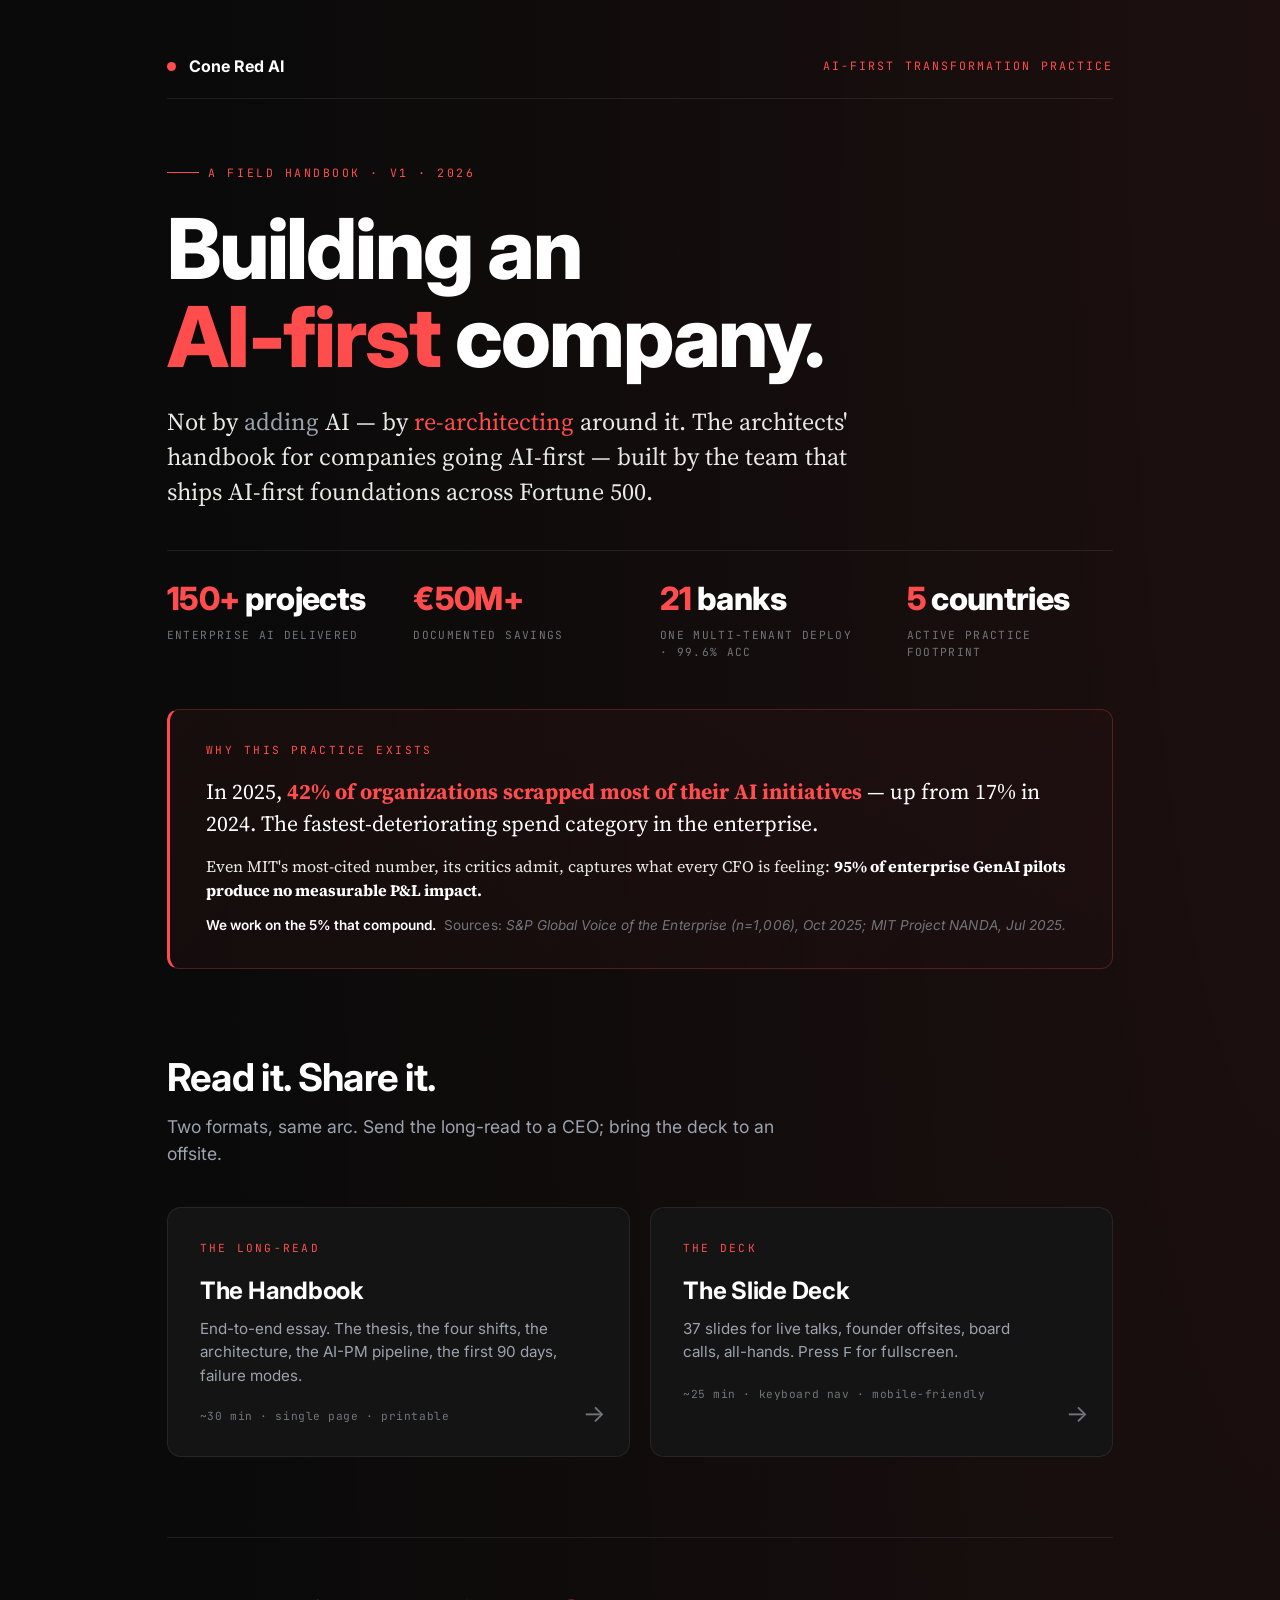
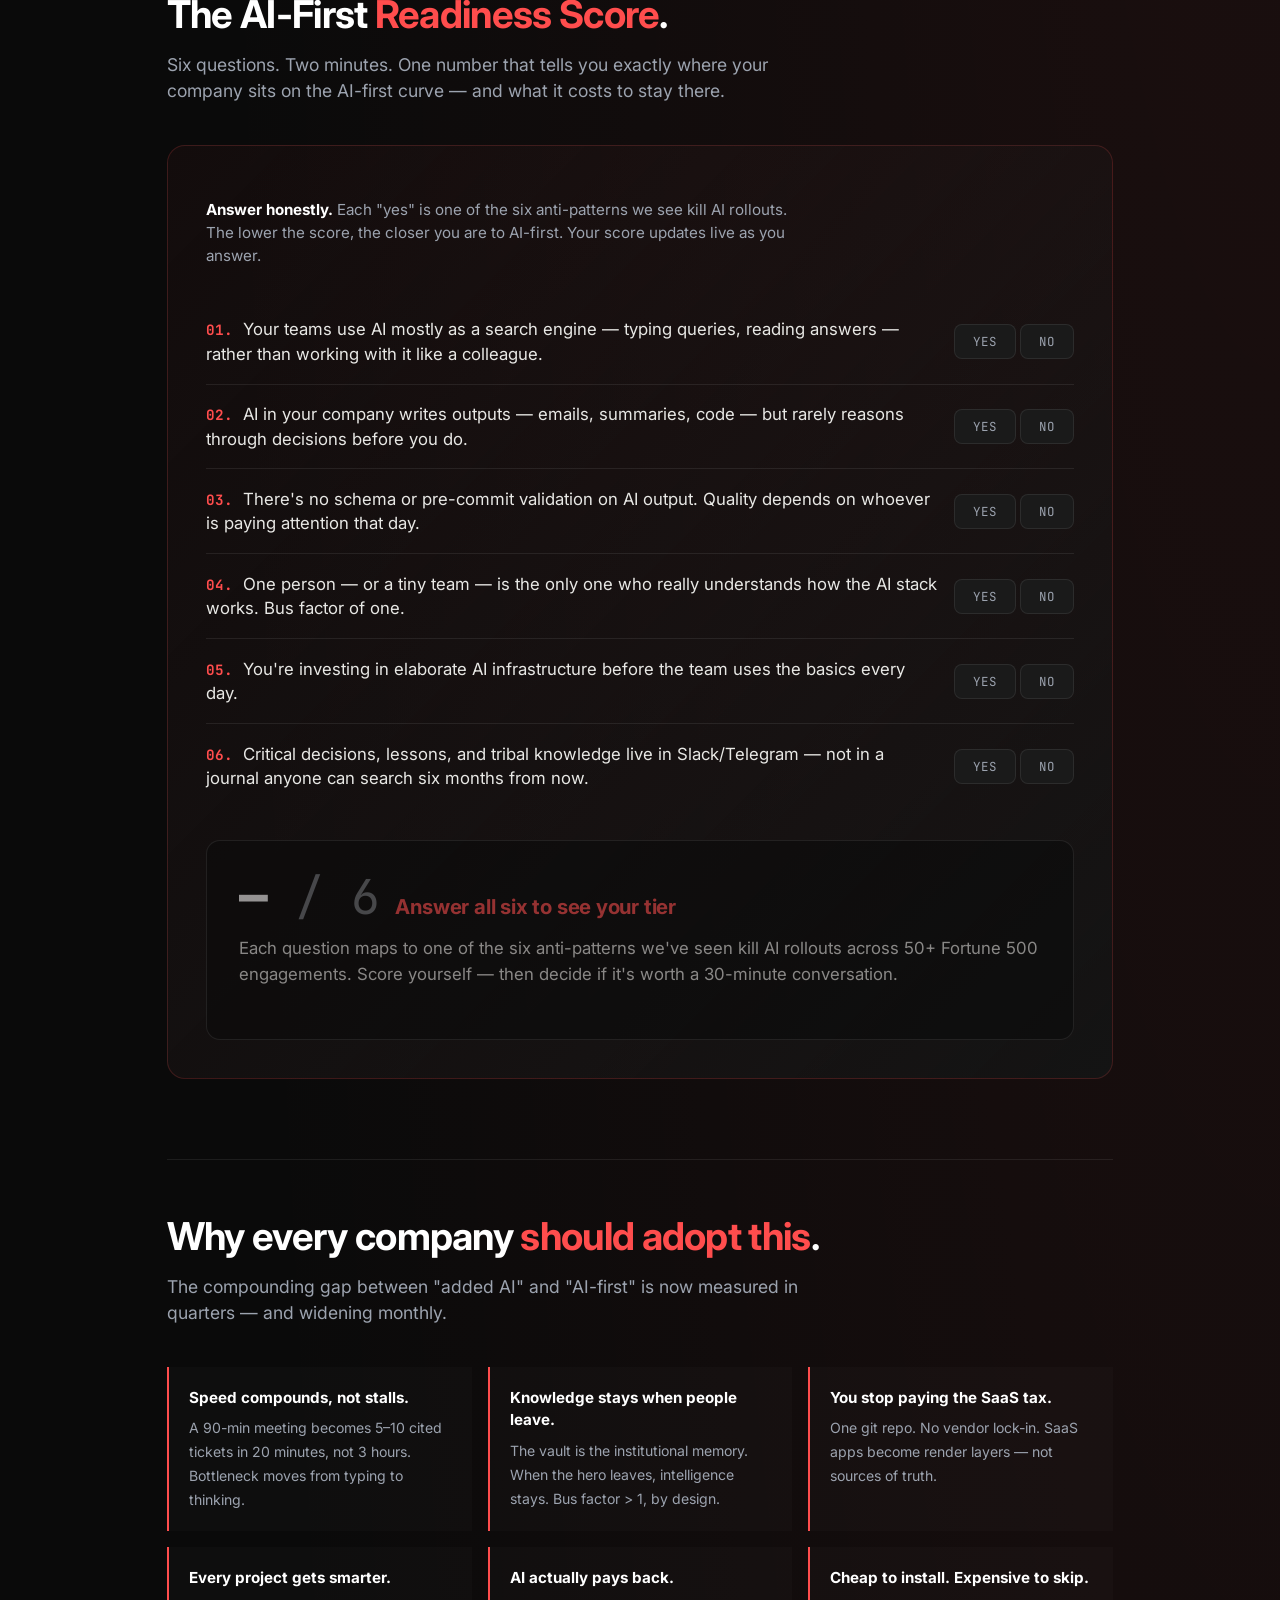
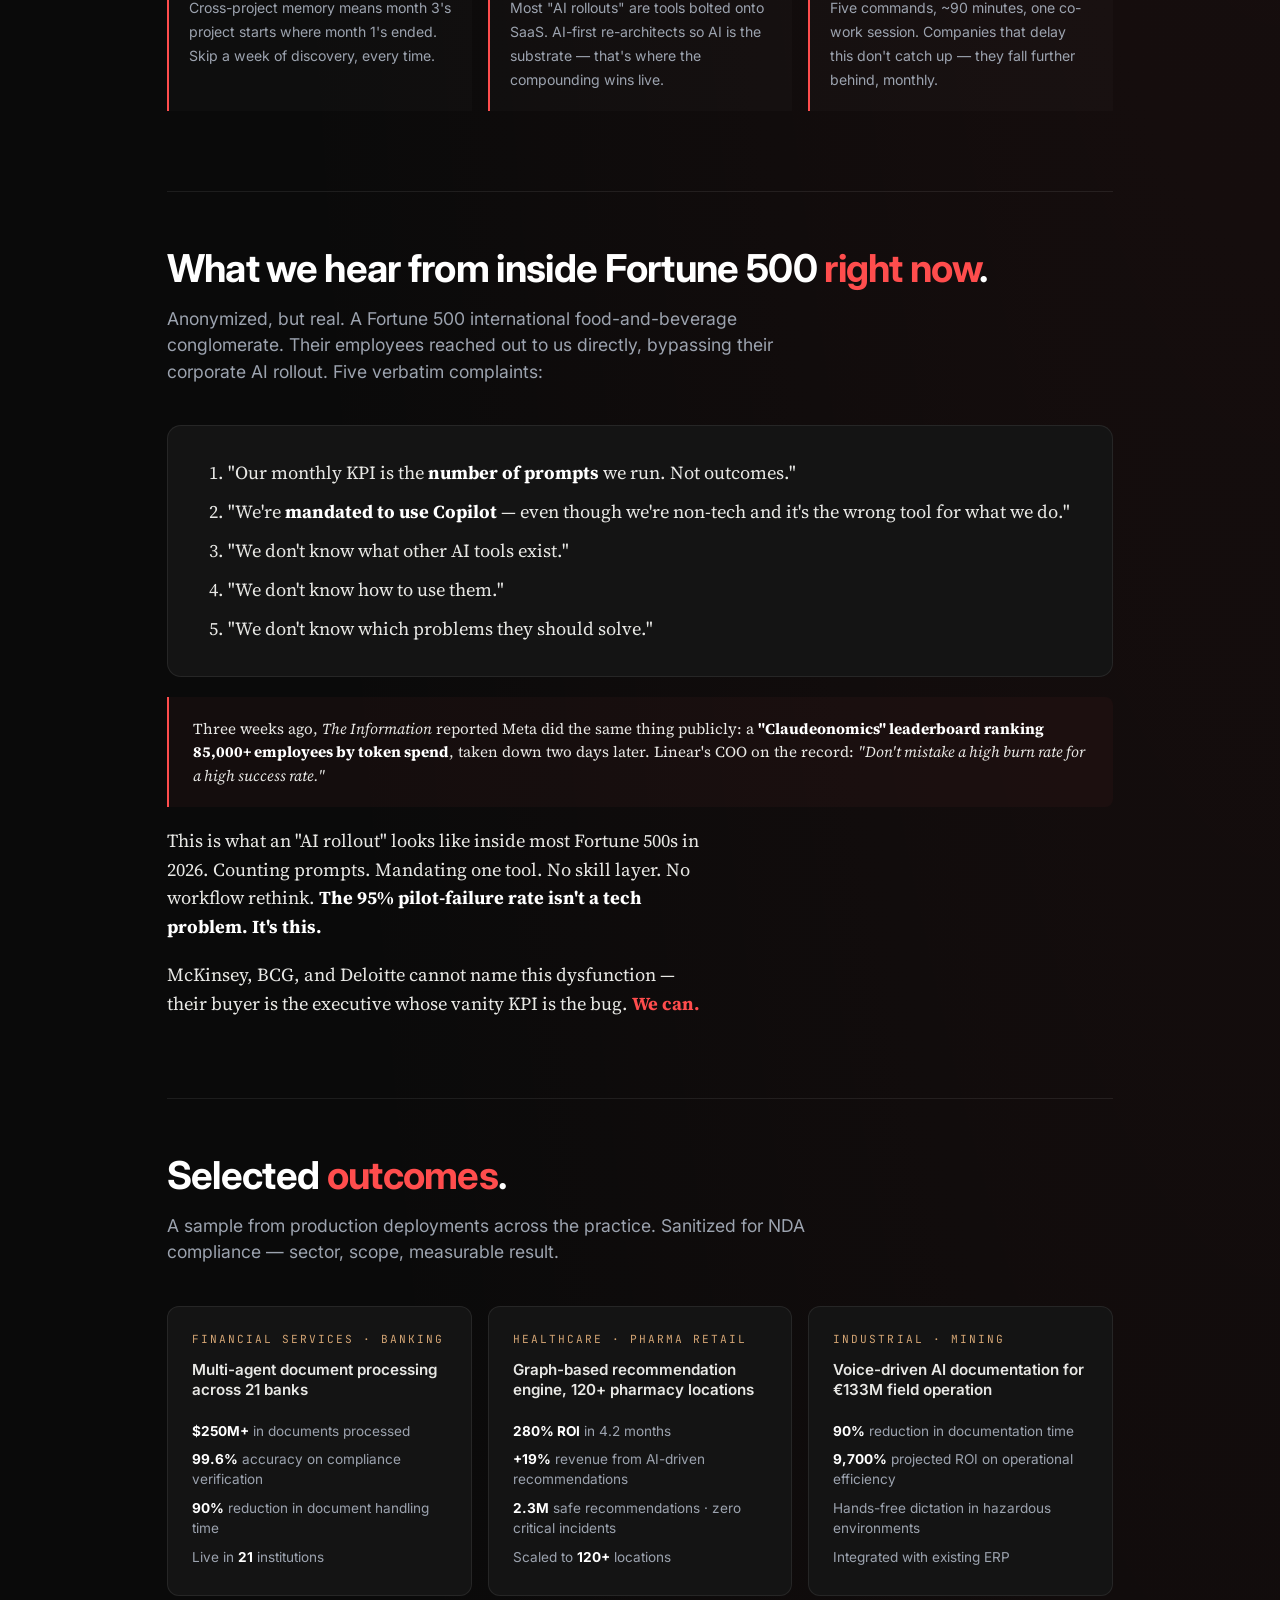
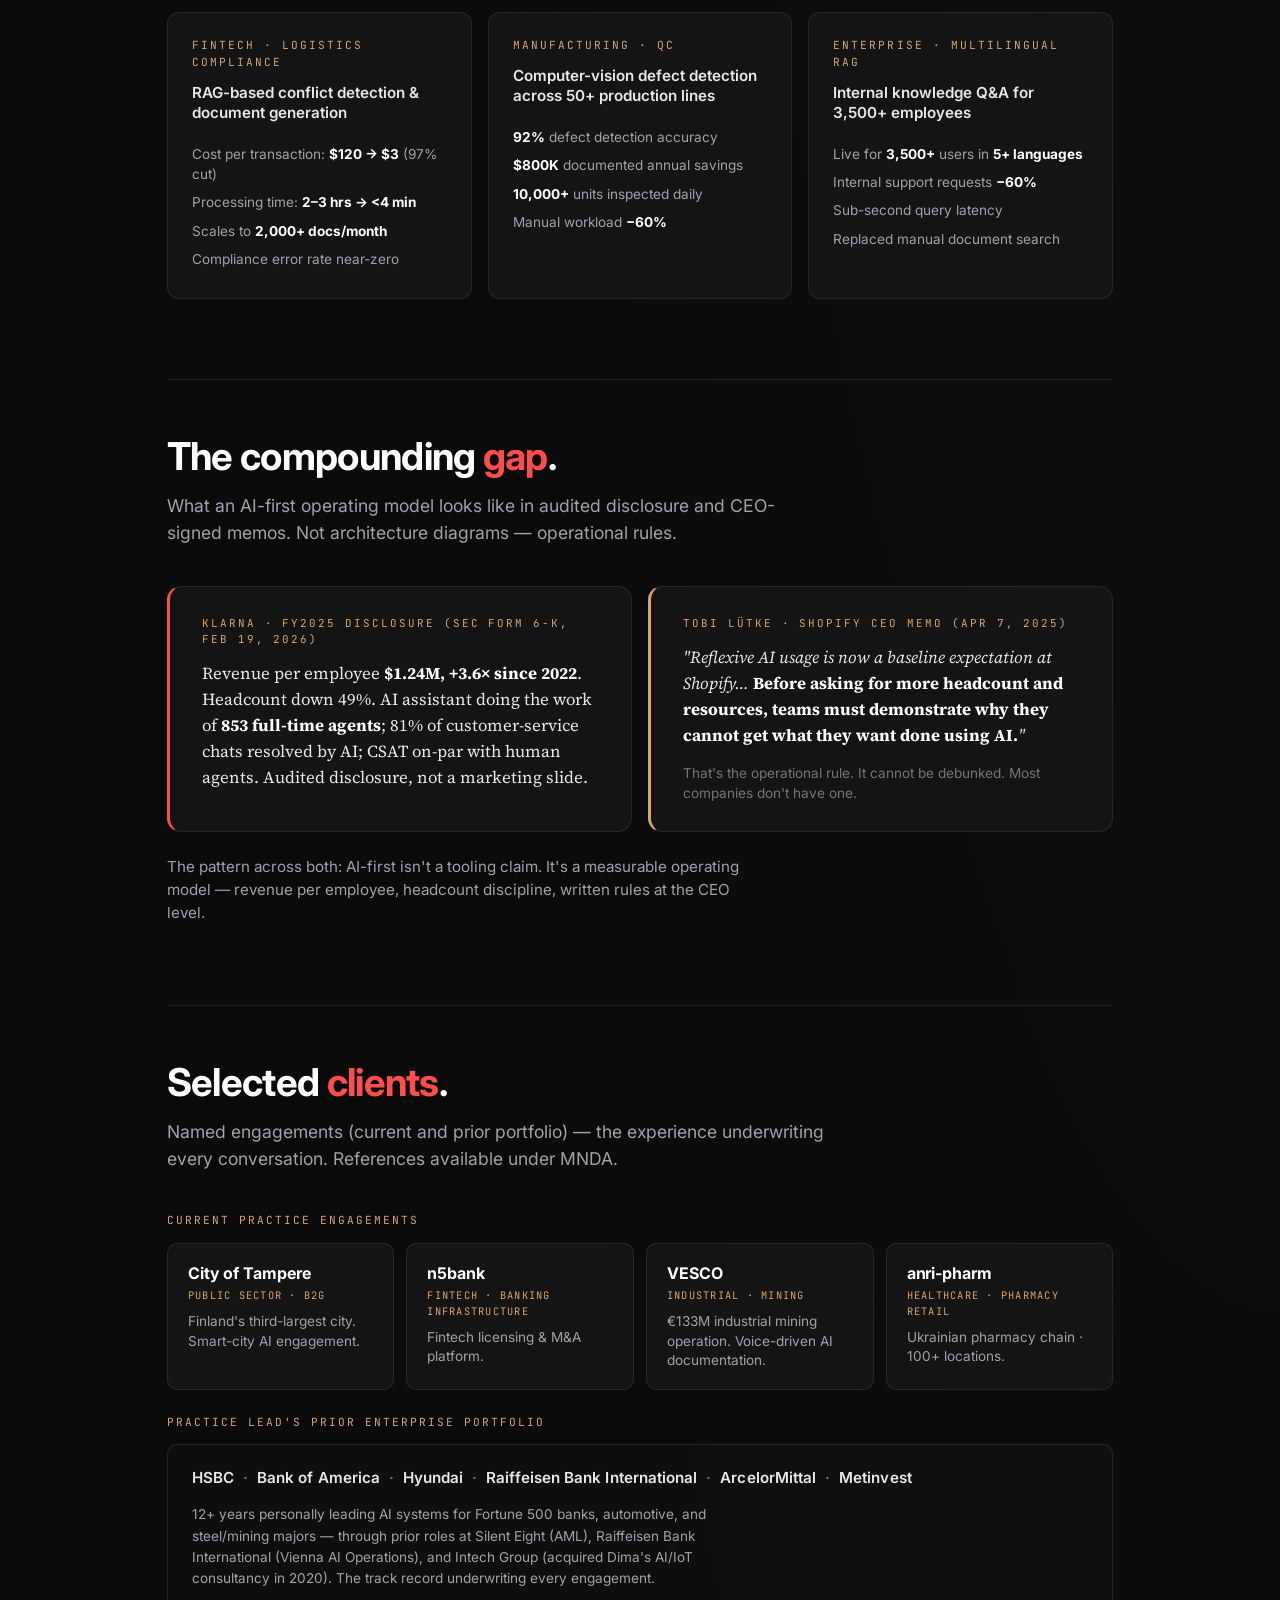
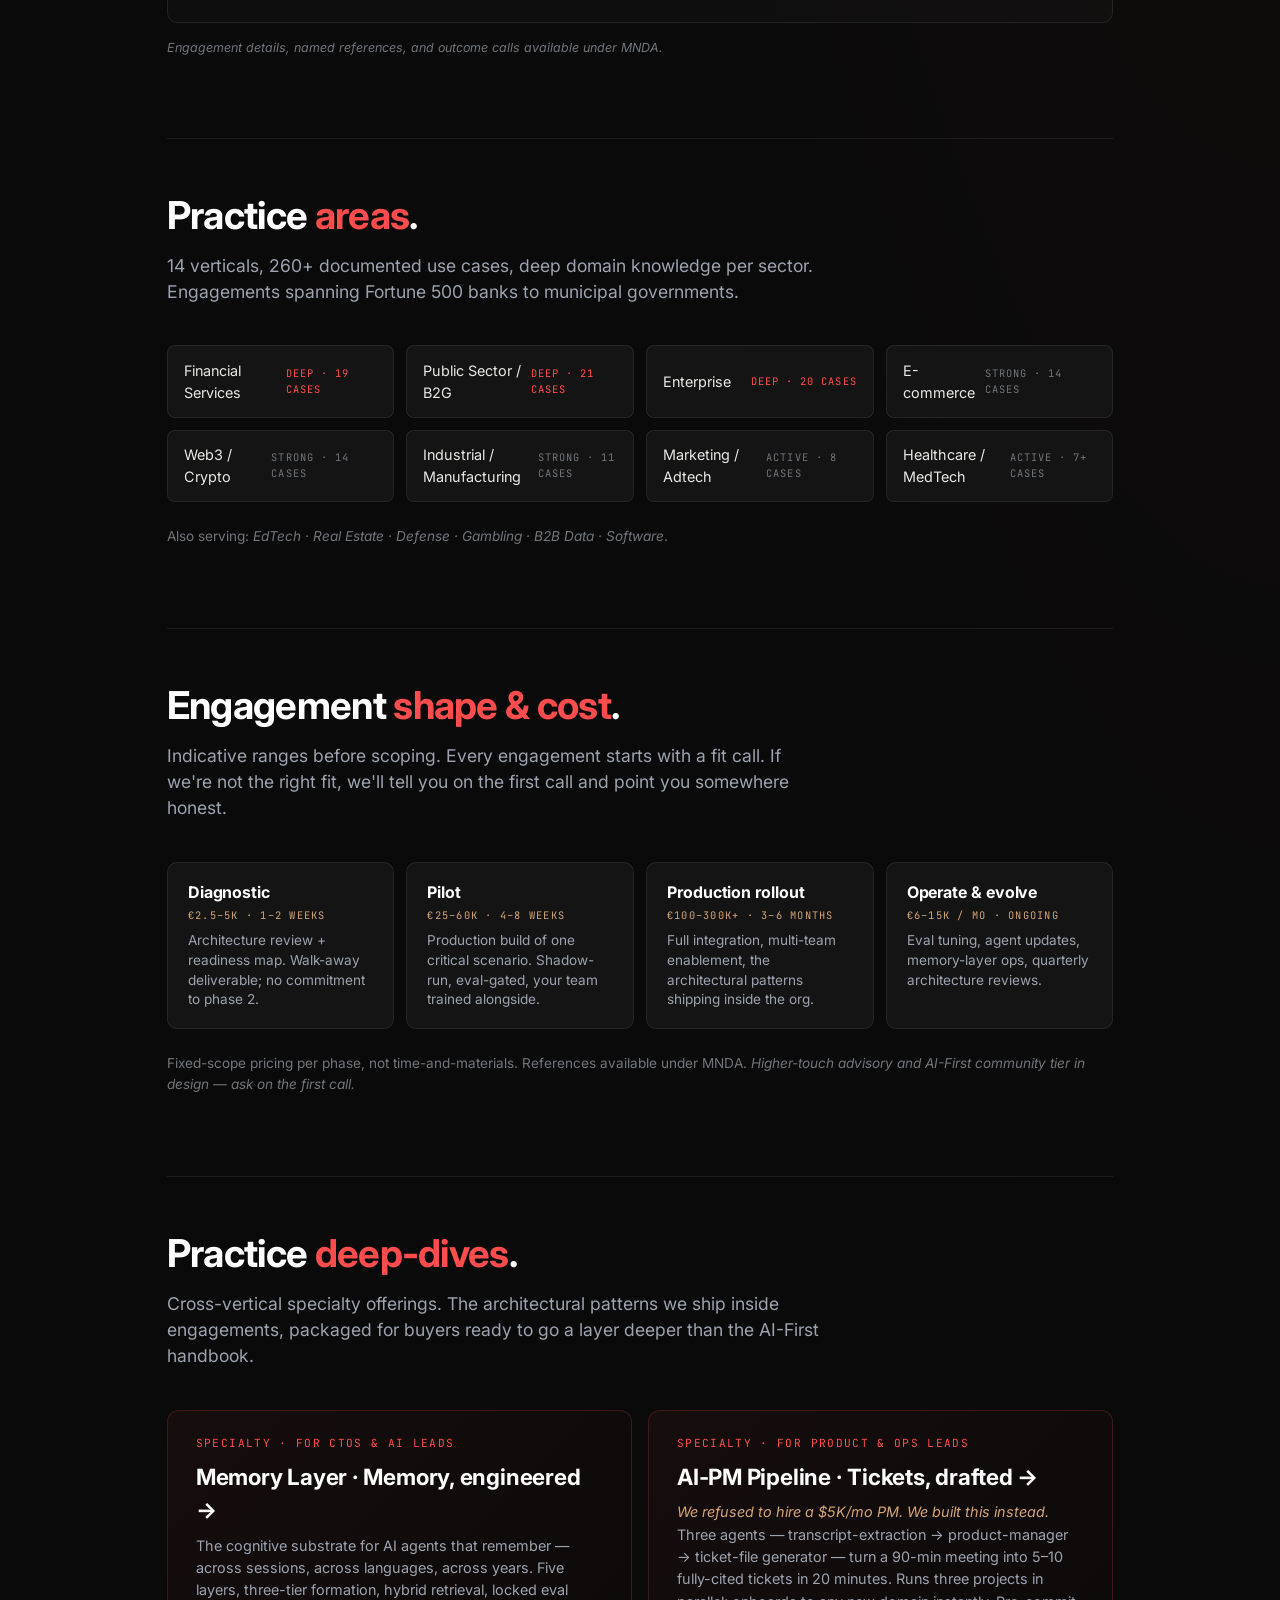
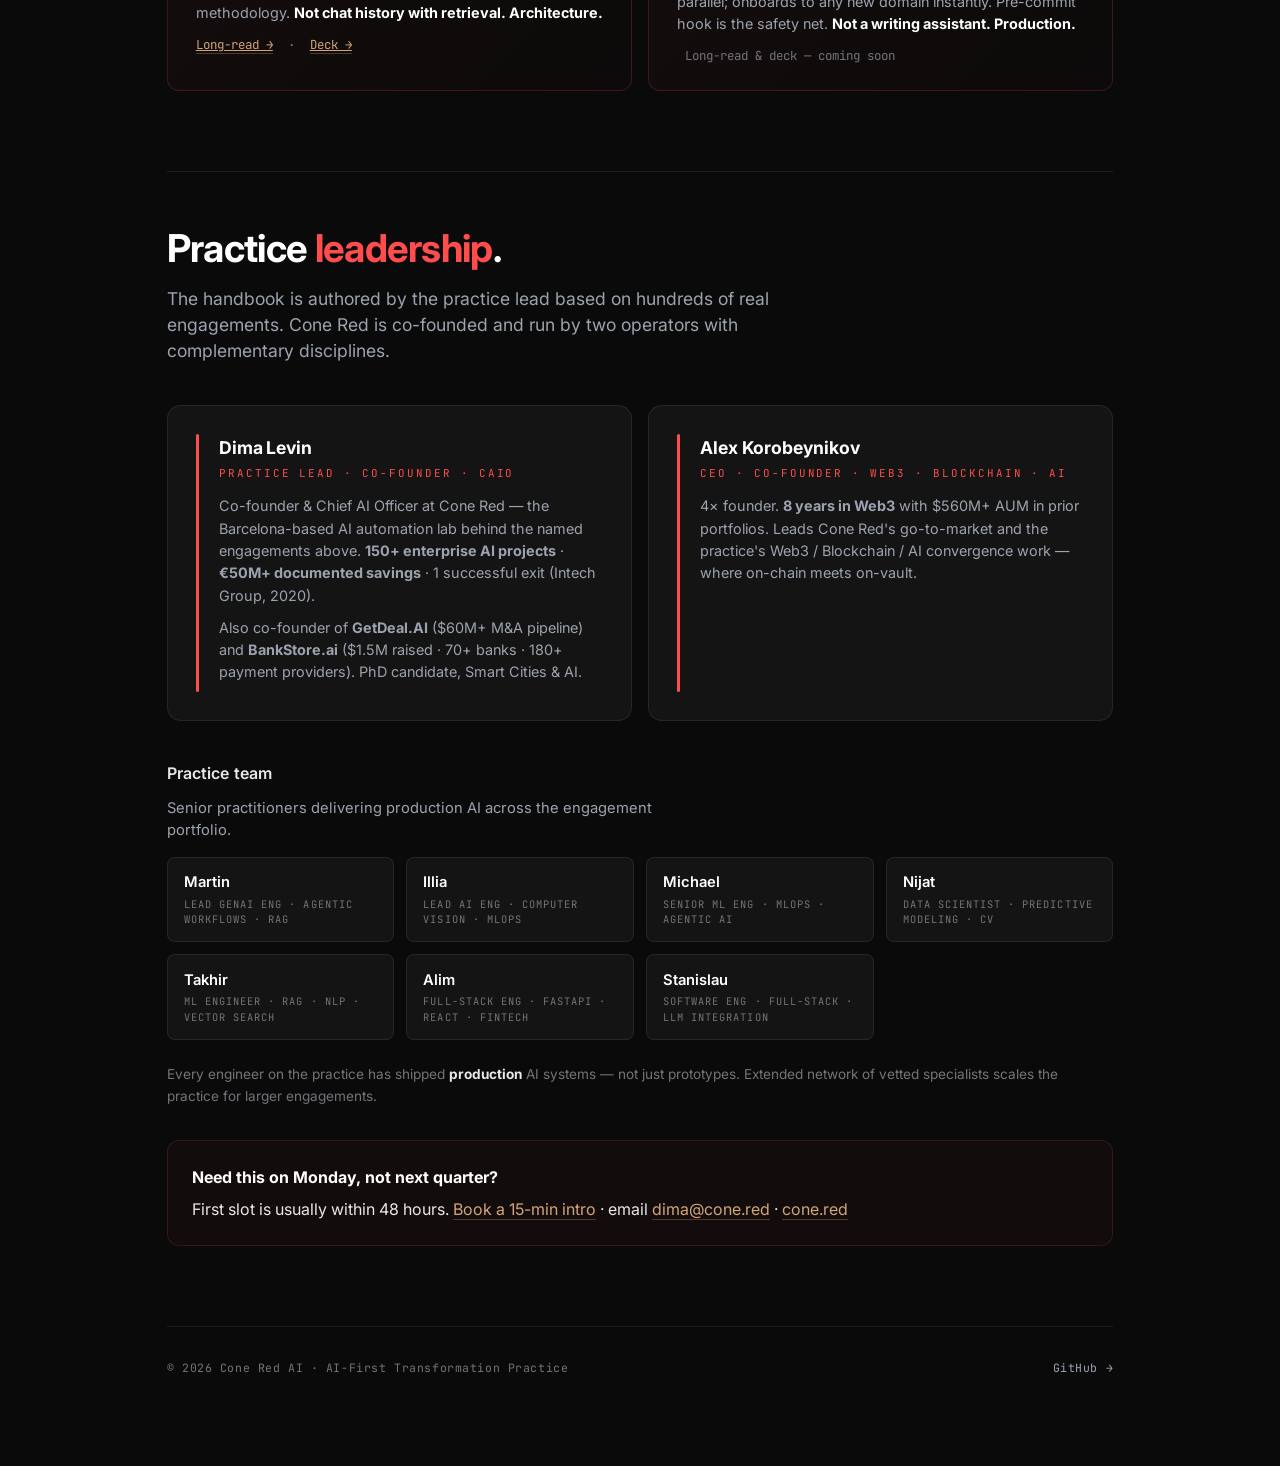
==== commit 0f6f38ae: "index: AI-PM card gets the painkiller treatment too Self-applied case is the strongest sales line CR" ====
--- a/index.html
+++ b/index.html
@@ -742,7 +742,7 @@
       <div class="deepdive-card">
         <span class="label">Specialty · for product &amp; ops leads</span>
         <h3 style="color:#fff;">AI-PM Pipeline · Tickets, drafted →</h3>
-        <p>Transcript-extraction agent → product-manager agent → ticket-file generator. A 90-min meeting becomes 5–10 fully-cited tickets in 20 minutes. Three agents read what humans read; humans review, never start blank. Pre-commit hook is the safety net. <strong style="color:#fff;">Not a writing assistant. Production.</strong></p>
+        <p><em style="color:#D4A574;">We refused to hire a $5K/mo PM. We built this instead.</em> Three agents — transcript-extraction → product-manager → ticket-file generator — turn a 90-min meeting into 5–10 fully-cited tickets in 20 minutes. Runs three projects in parallel; onboards to any new domain instantly. Pre-commit hook is the safety net. <strong style="color:#fff;">Not a writing assistant. Production.</strong></p>
         <div class="links">
           <span style="color:var(--conesoft);">Long-read &amp; deck — coming soon</span>
         </div>
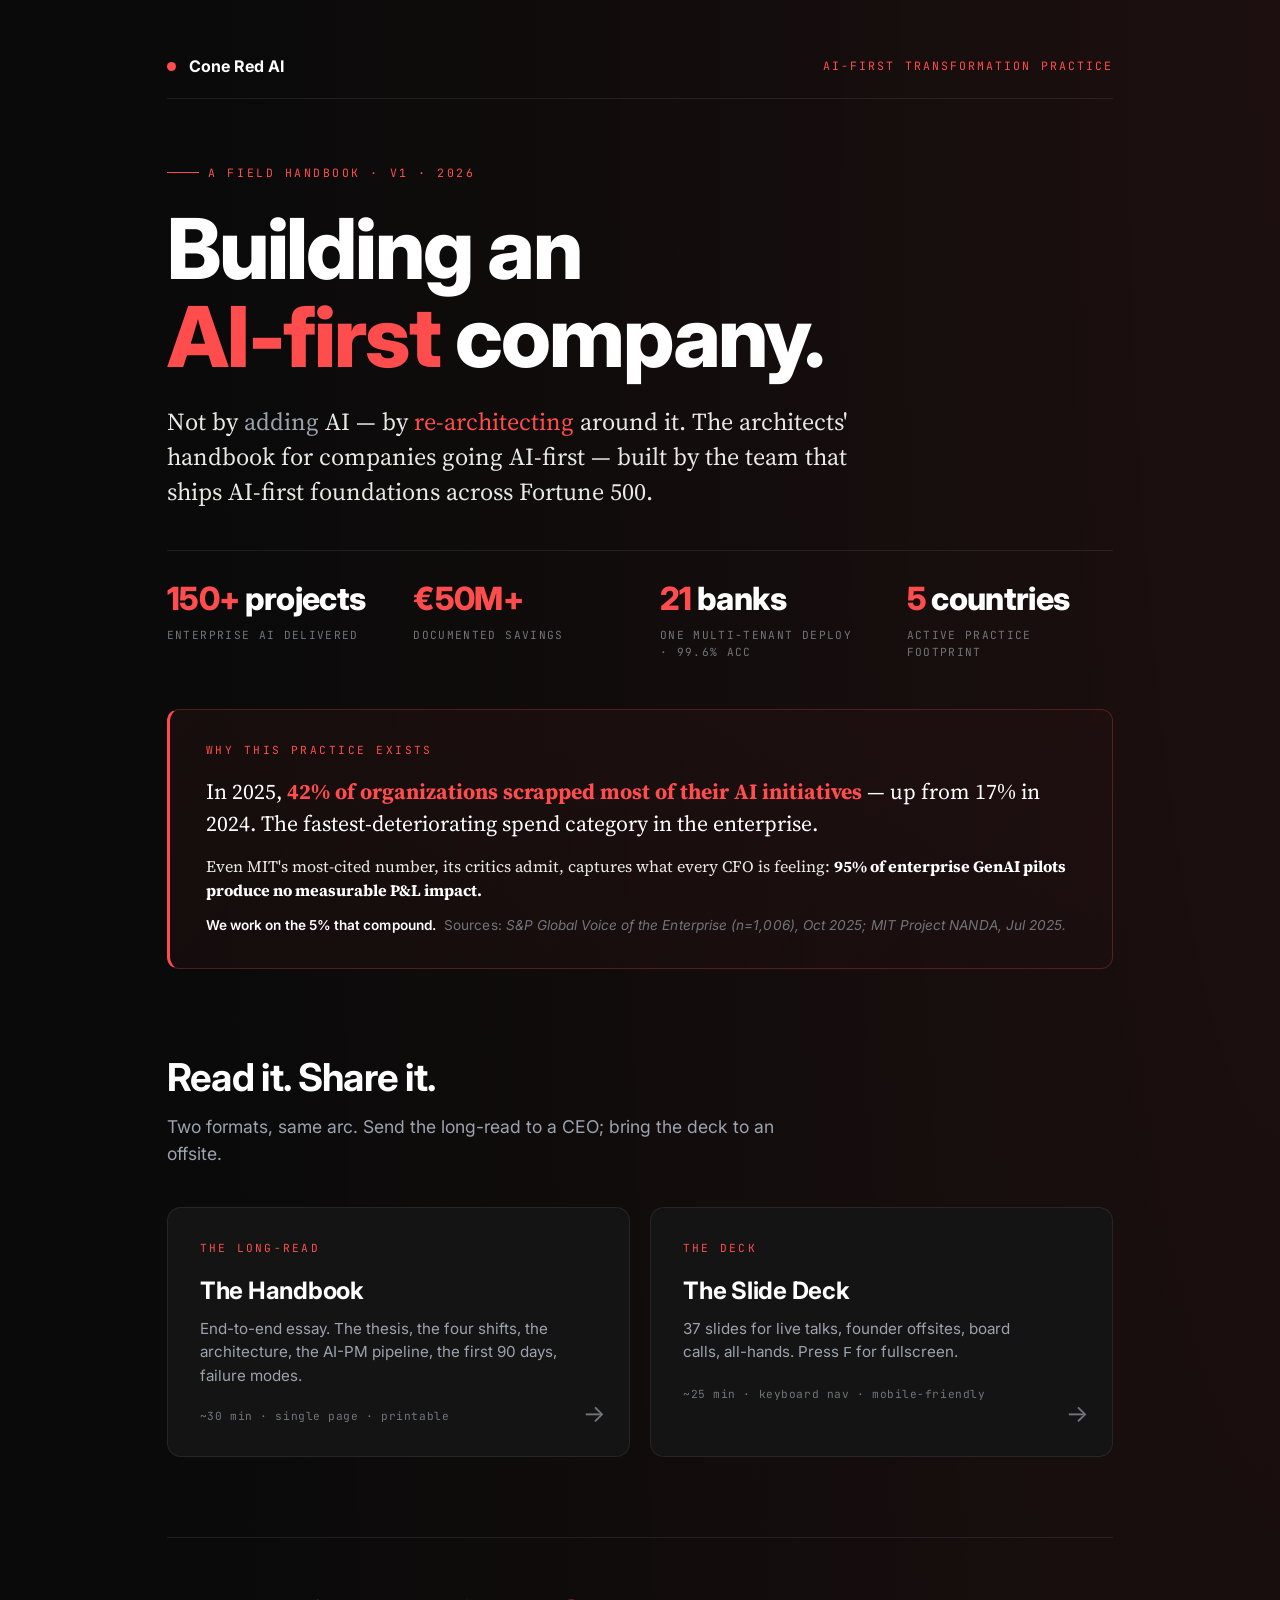
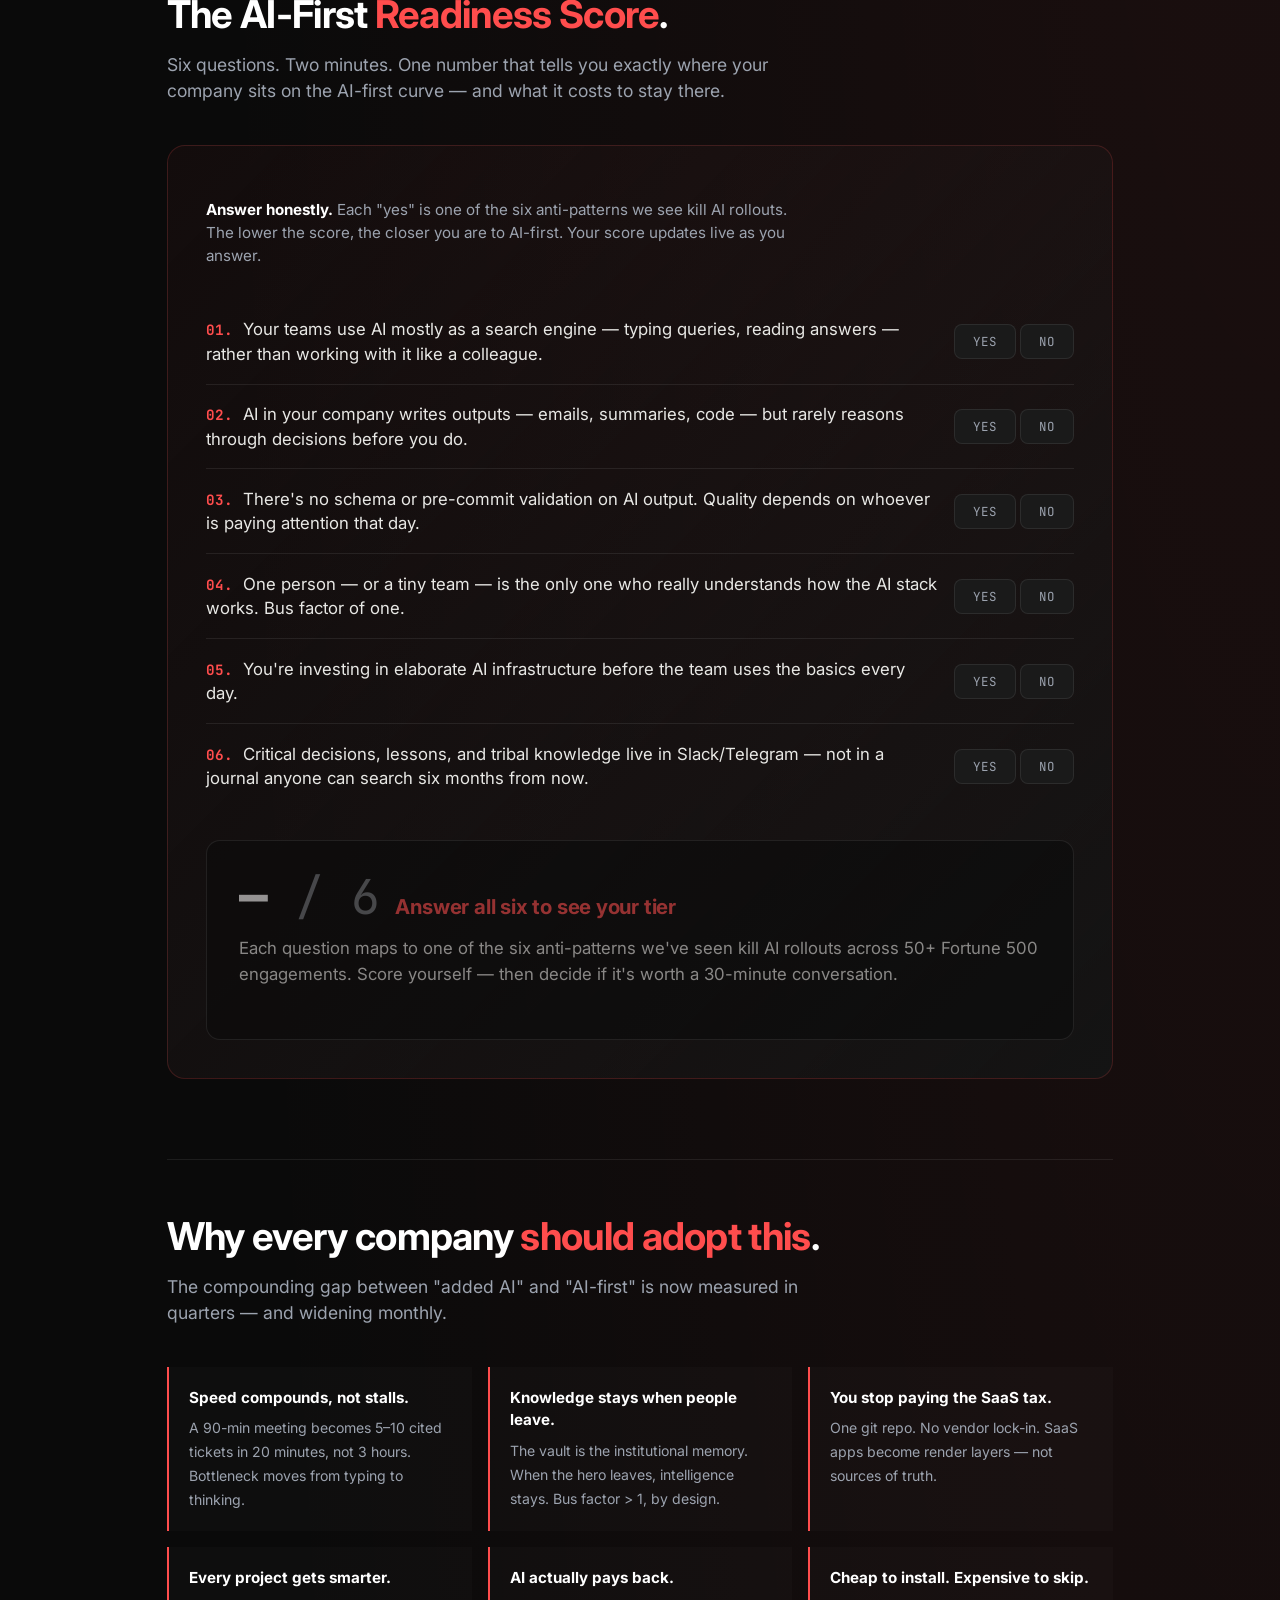
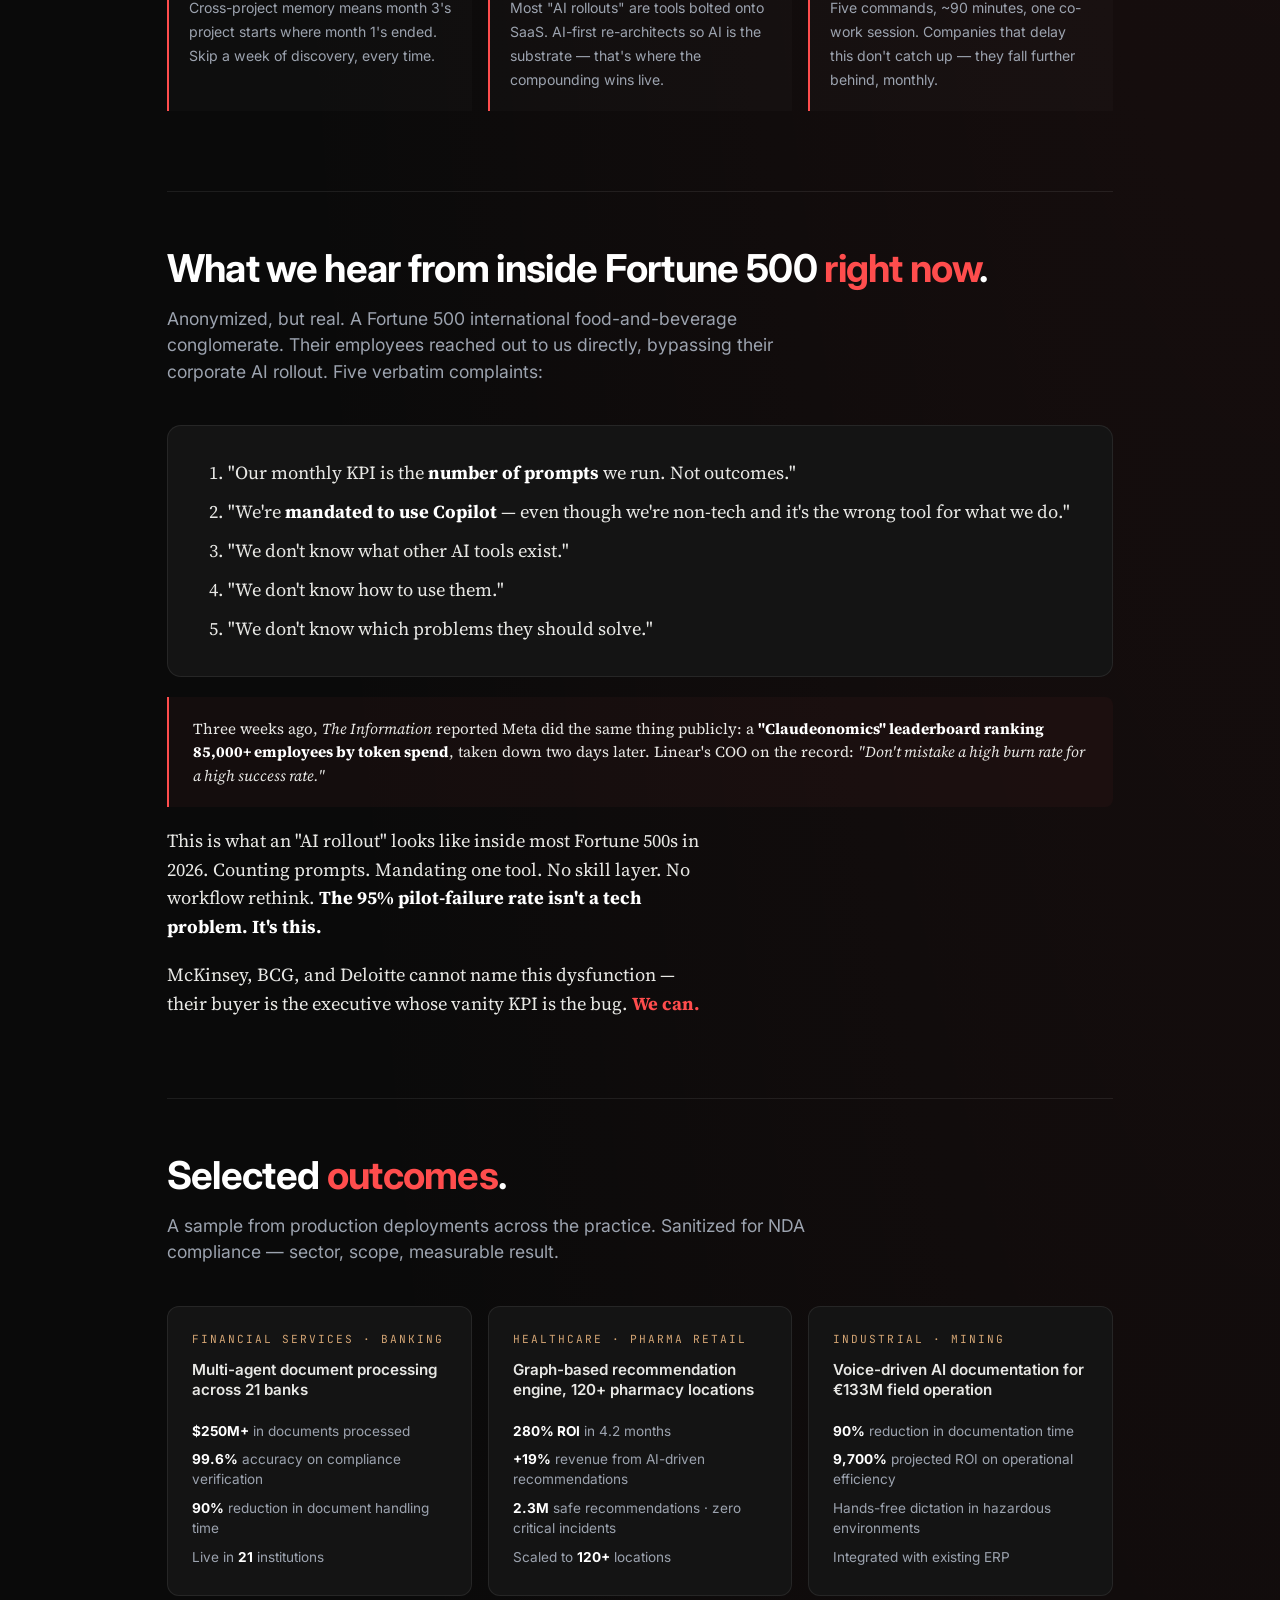
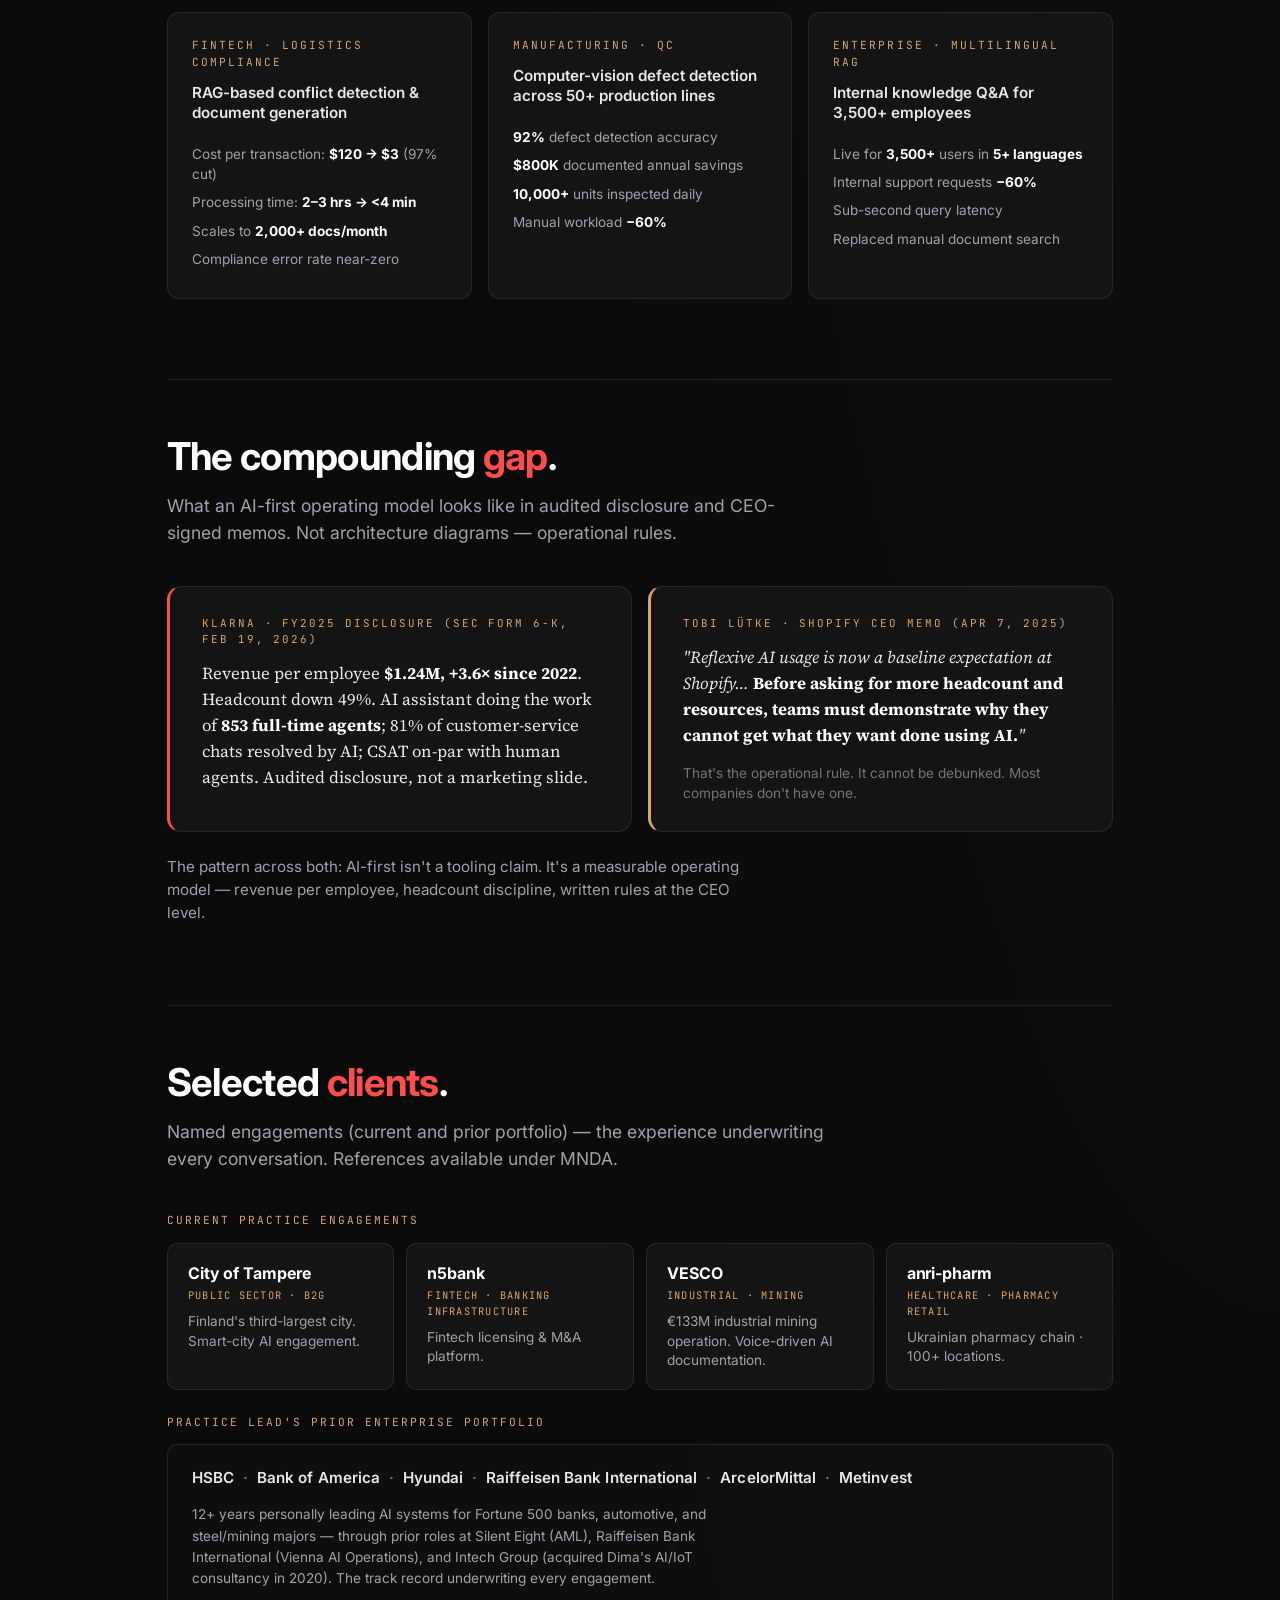
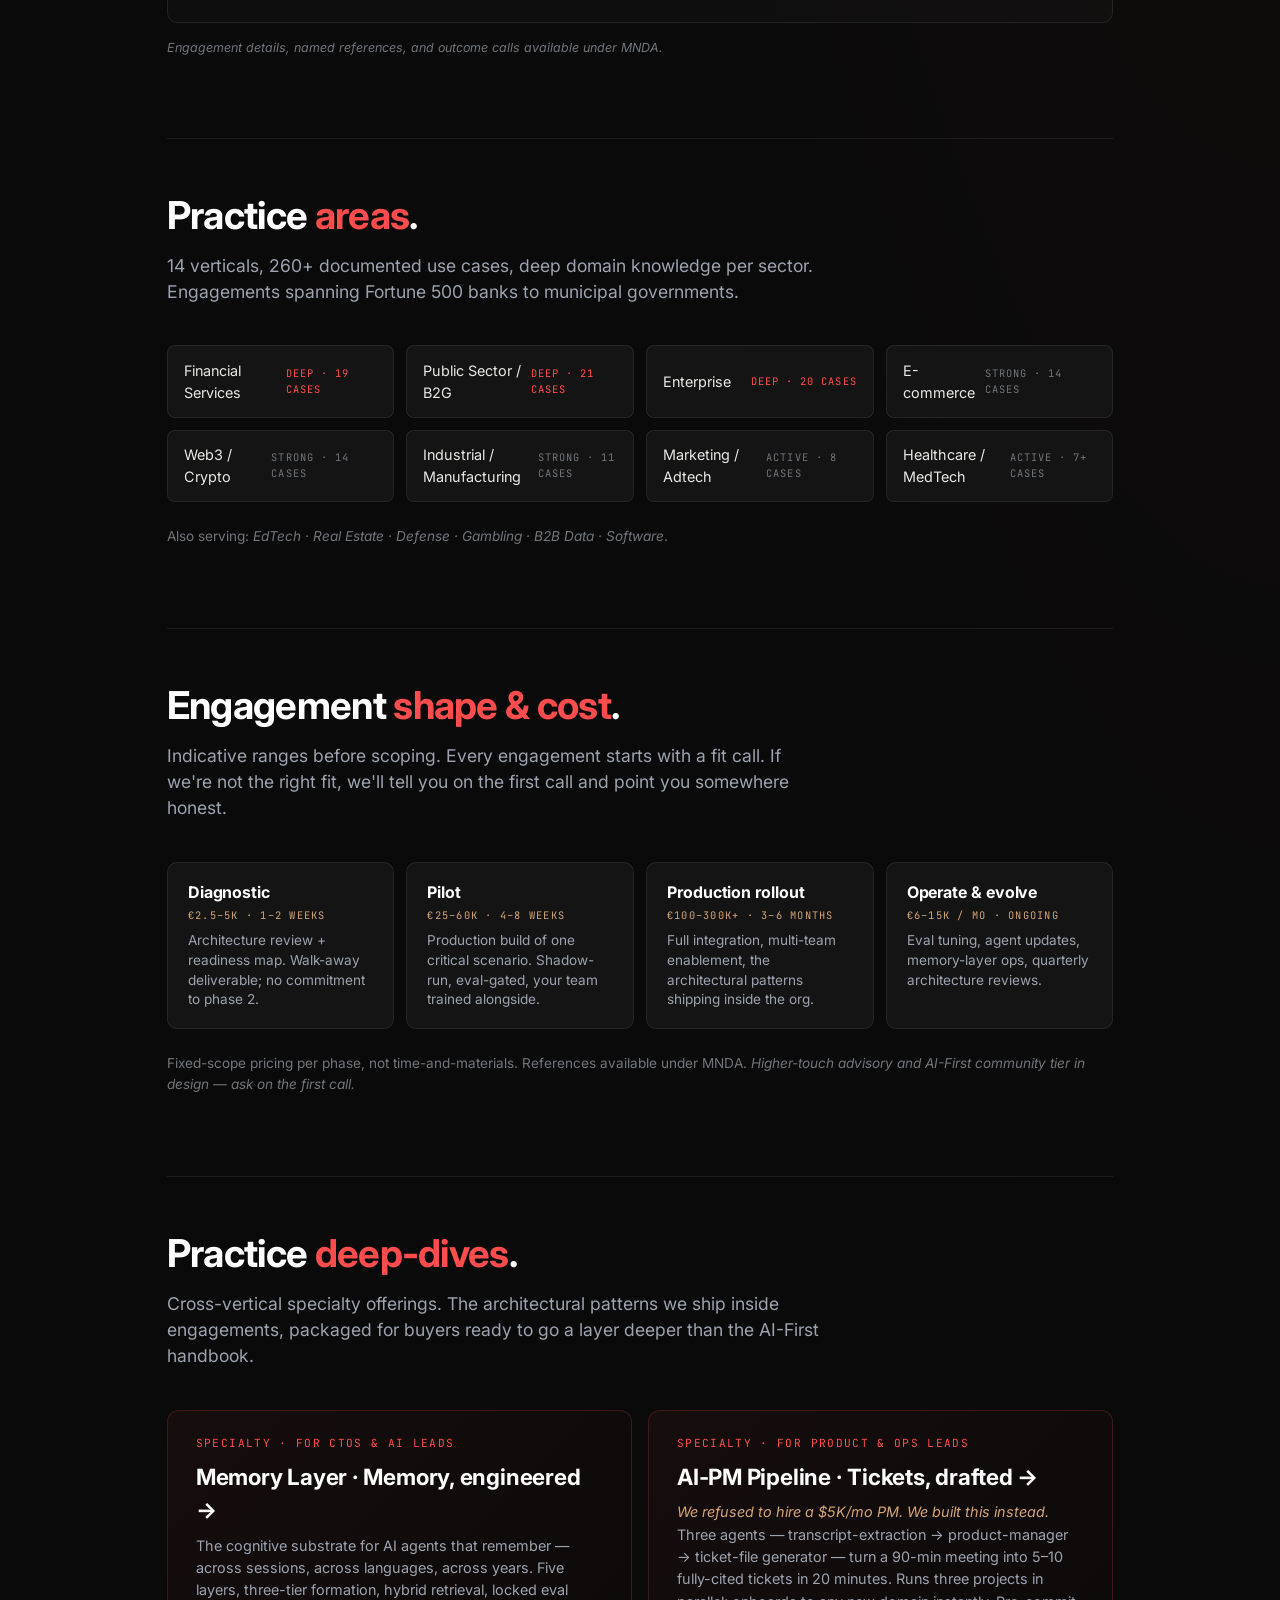
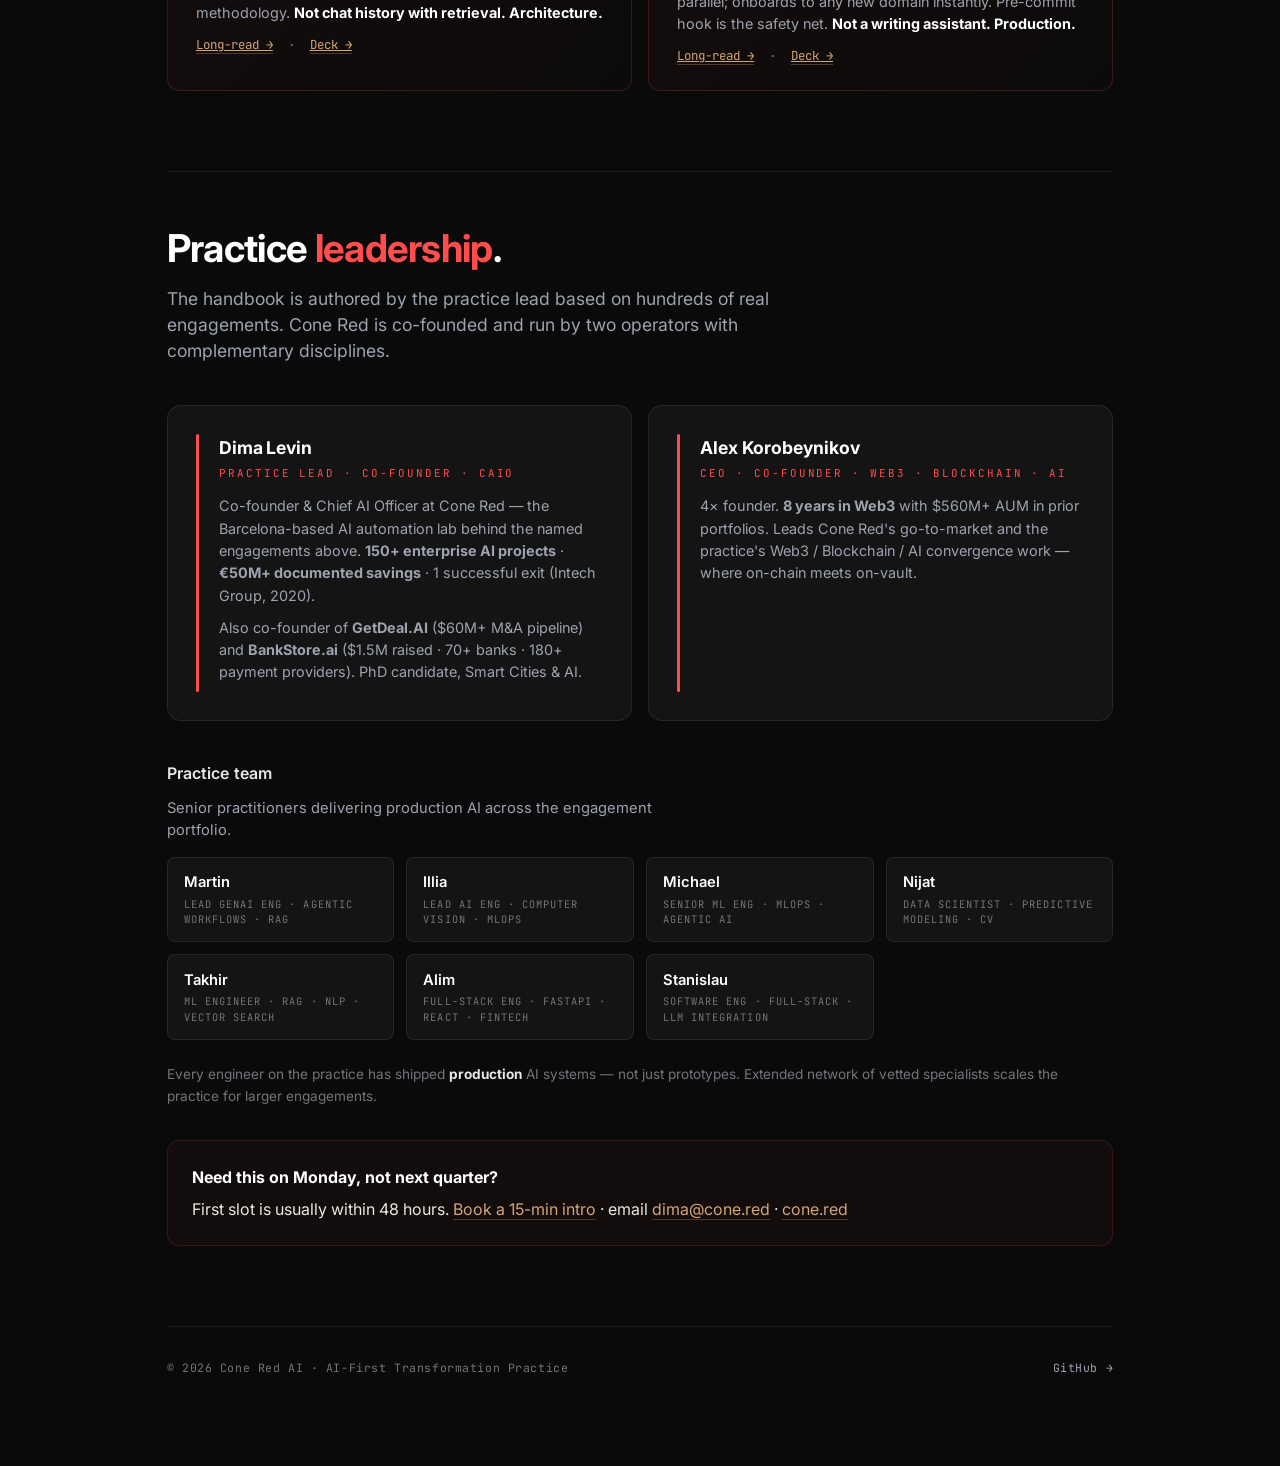
==== commit 638abfbd: "ship AI-PM Pipeline long-read + deck — parity with Memory Layer Source: playbooks/AI_PM_PIPELINE.md " ====
--- a/index.html
+++ b/index.html
@@ -741,10 +741,12 @@
 
       <div class="deepdive-card">
         <span class="label">Specialty · for product &amp; ops leads</span>
-        <h3 style="color:#fff;">AI-PM Pipeline · Tickets, drafted →</h3>
+        <h3><a href="ai-pm.html" style="color:#fff; text-decoration:none;">AI-PM Pipeline · Tickets, drafted →</a></h3>
         <p><em style="color:#D4A574;">We refused to hire a $5K/mo PM. We built this instead.</em> Three agents — transcript-extraction → product-manager → ticket-file generator — turn a 90-min meeting into 5–10 fully-cited tickets in 20 minutes. Runs three projects in parallel; onboards to any new domain instantly. Pre-commit hook is the safety net. <strong style="color:#fff;">Not a writing assistant. Production.</strong></p>
         <div class="links">
-          <span style="color:var(--conesoft);">Long-read &amp; deck — coming soon</span>
+          <a href="ai-pm.html" style="color:var(--conegold); border-bottom:1px solid rgba(212,165,116,0.3);">Long-read →</a>
+          <span>·</span>
+          <a href="ai-pm-deck.html" style="color:var(--conegold); border-bottom:1px solid rgba(212,165,116,0.3);">Deck →</a>
         </div>
       </div>
     </div>
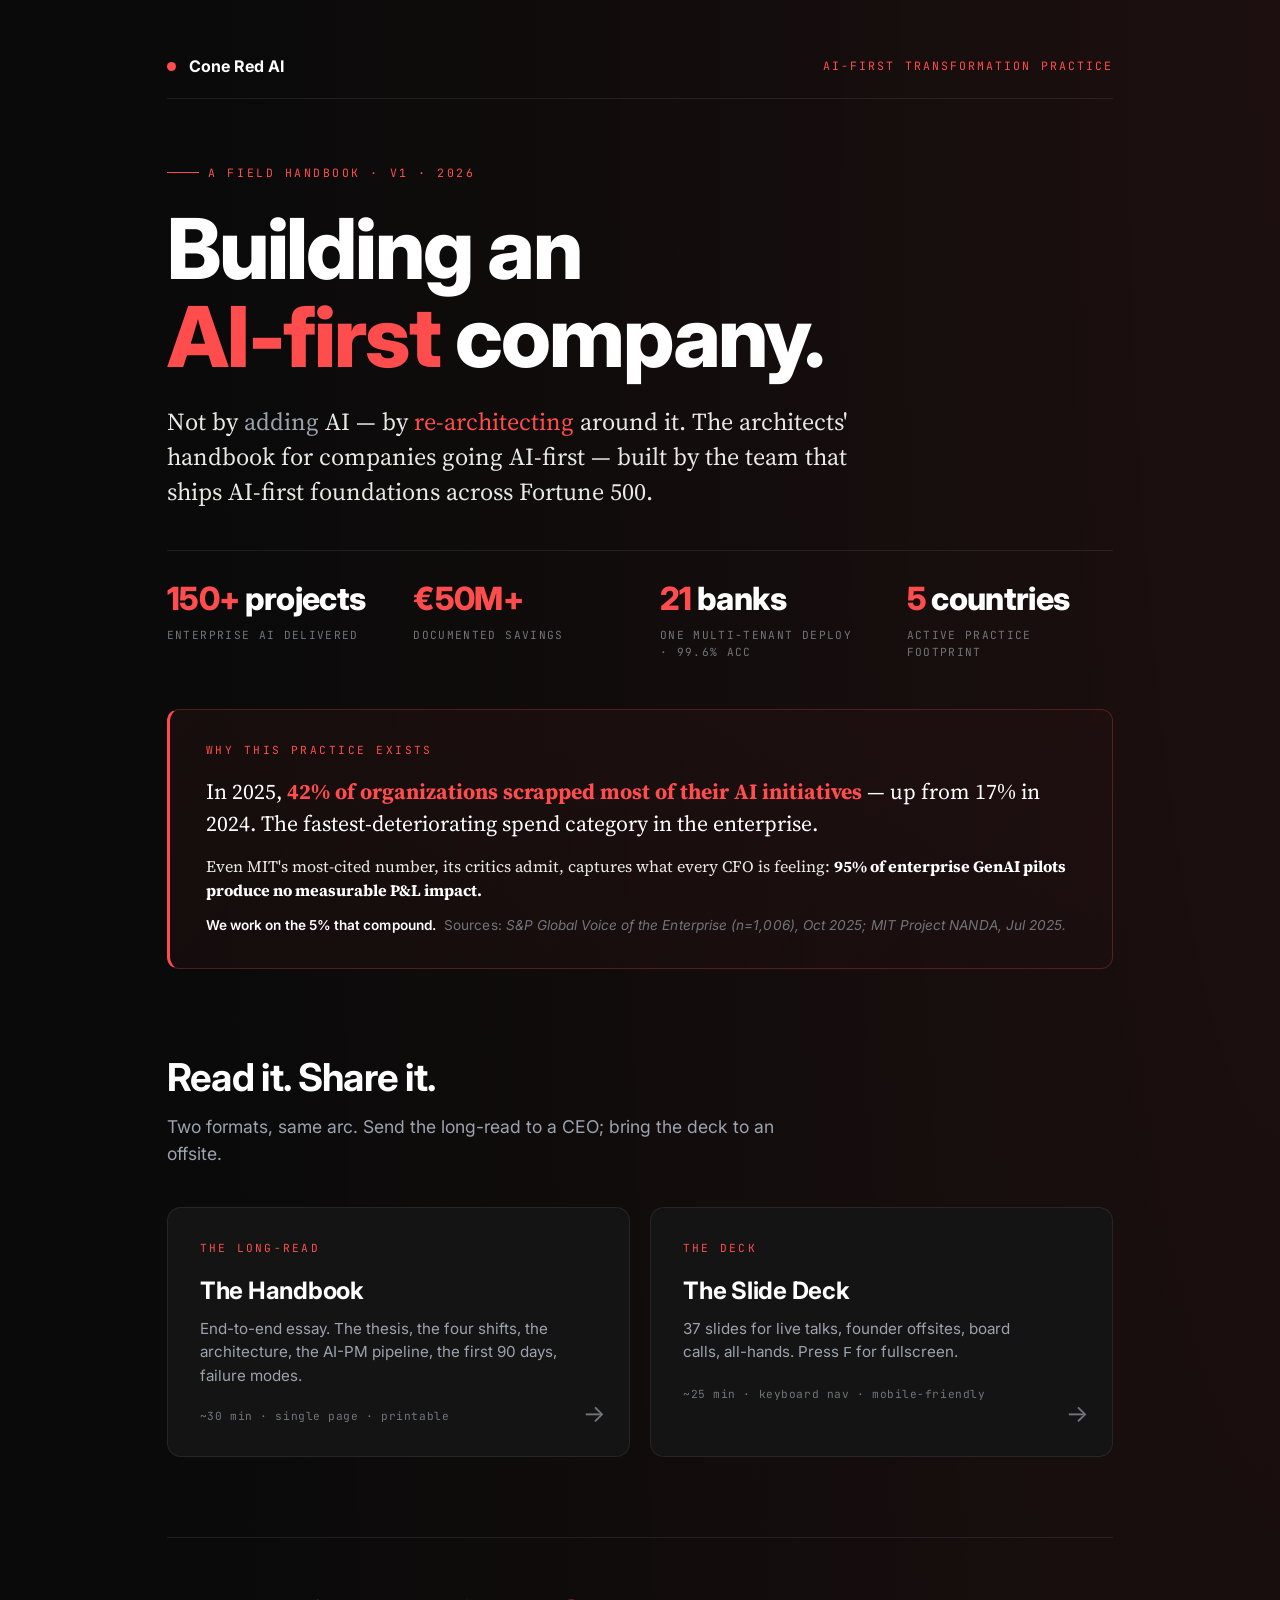
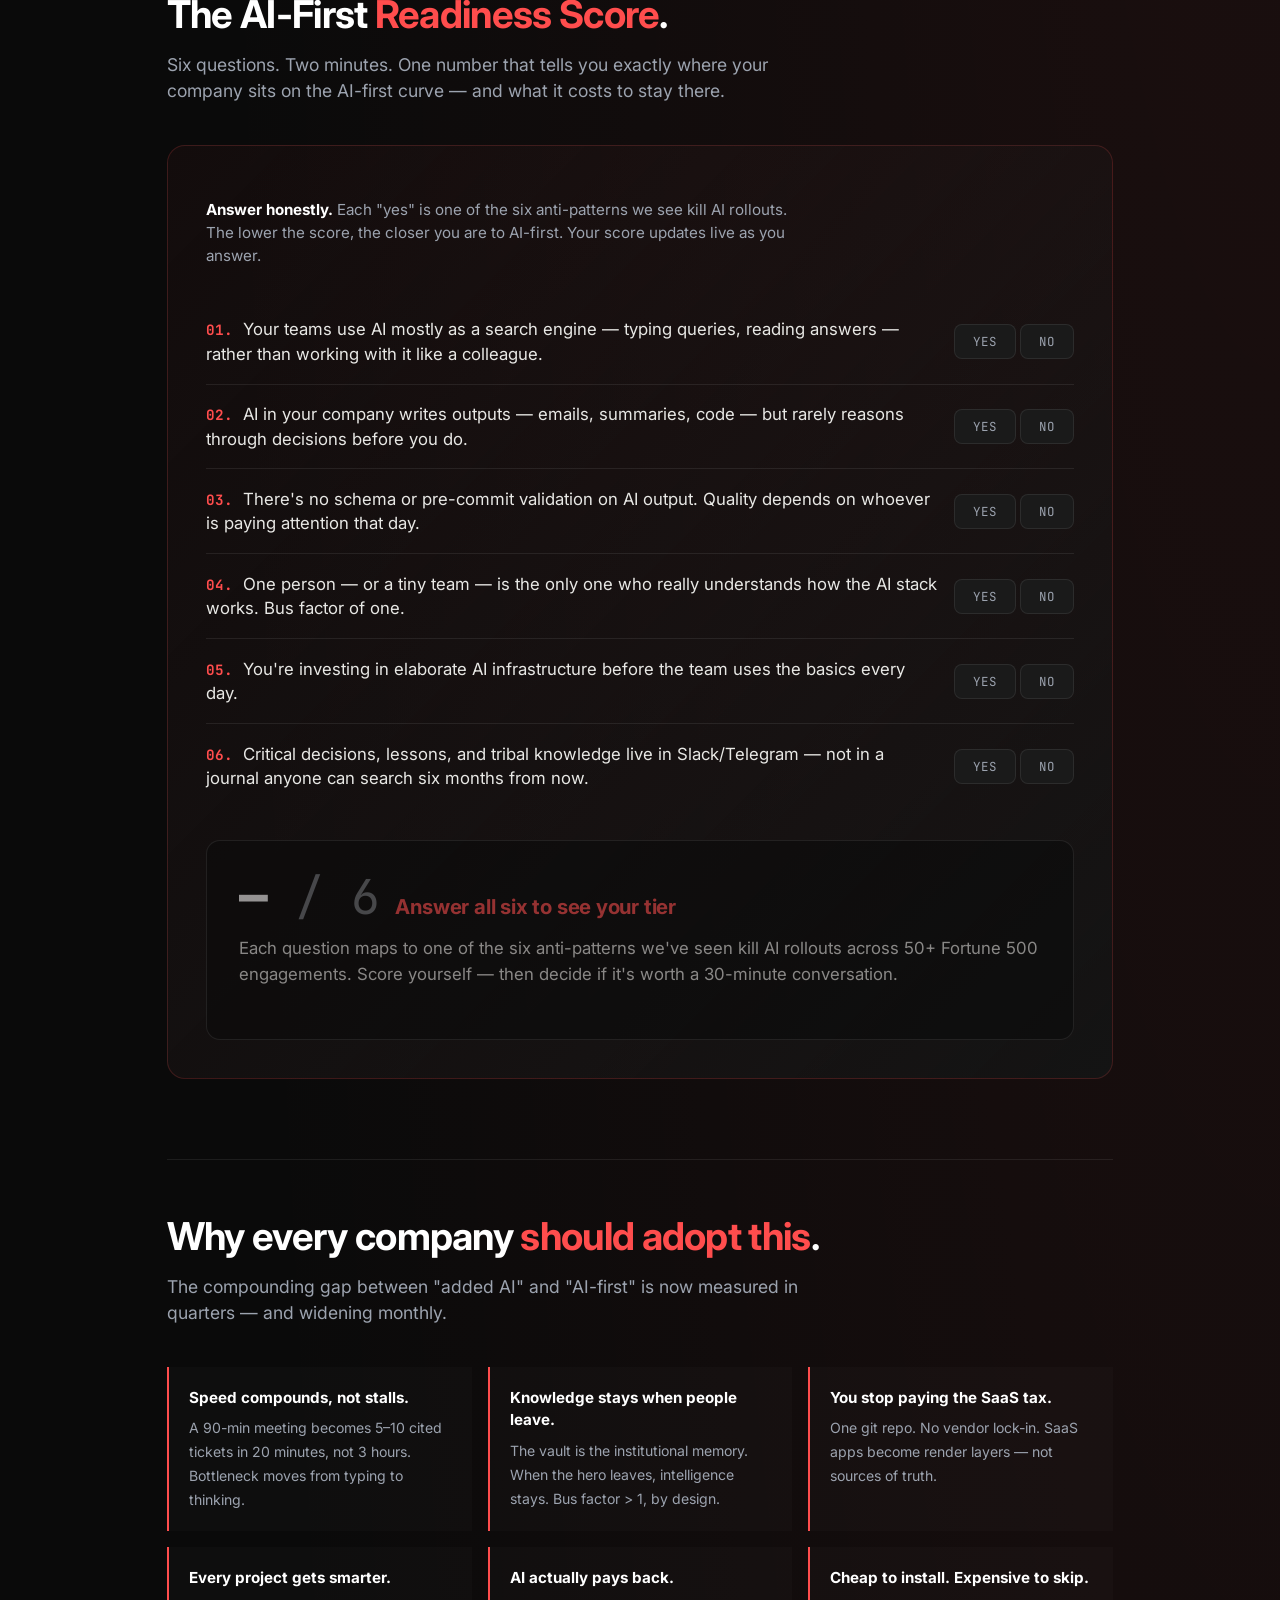
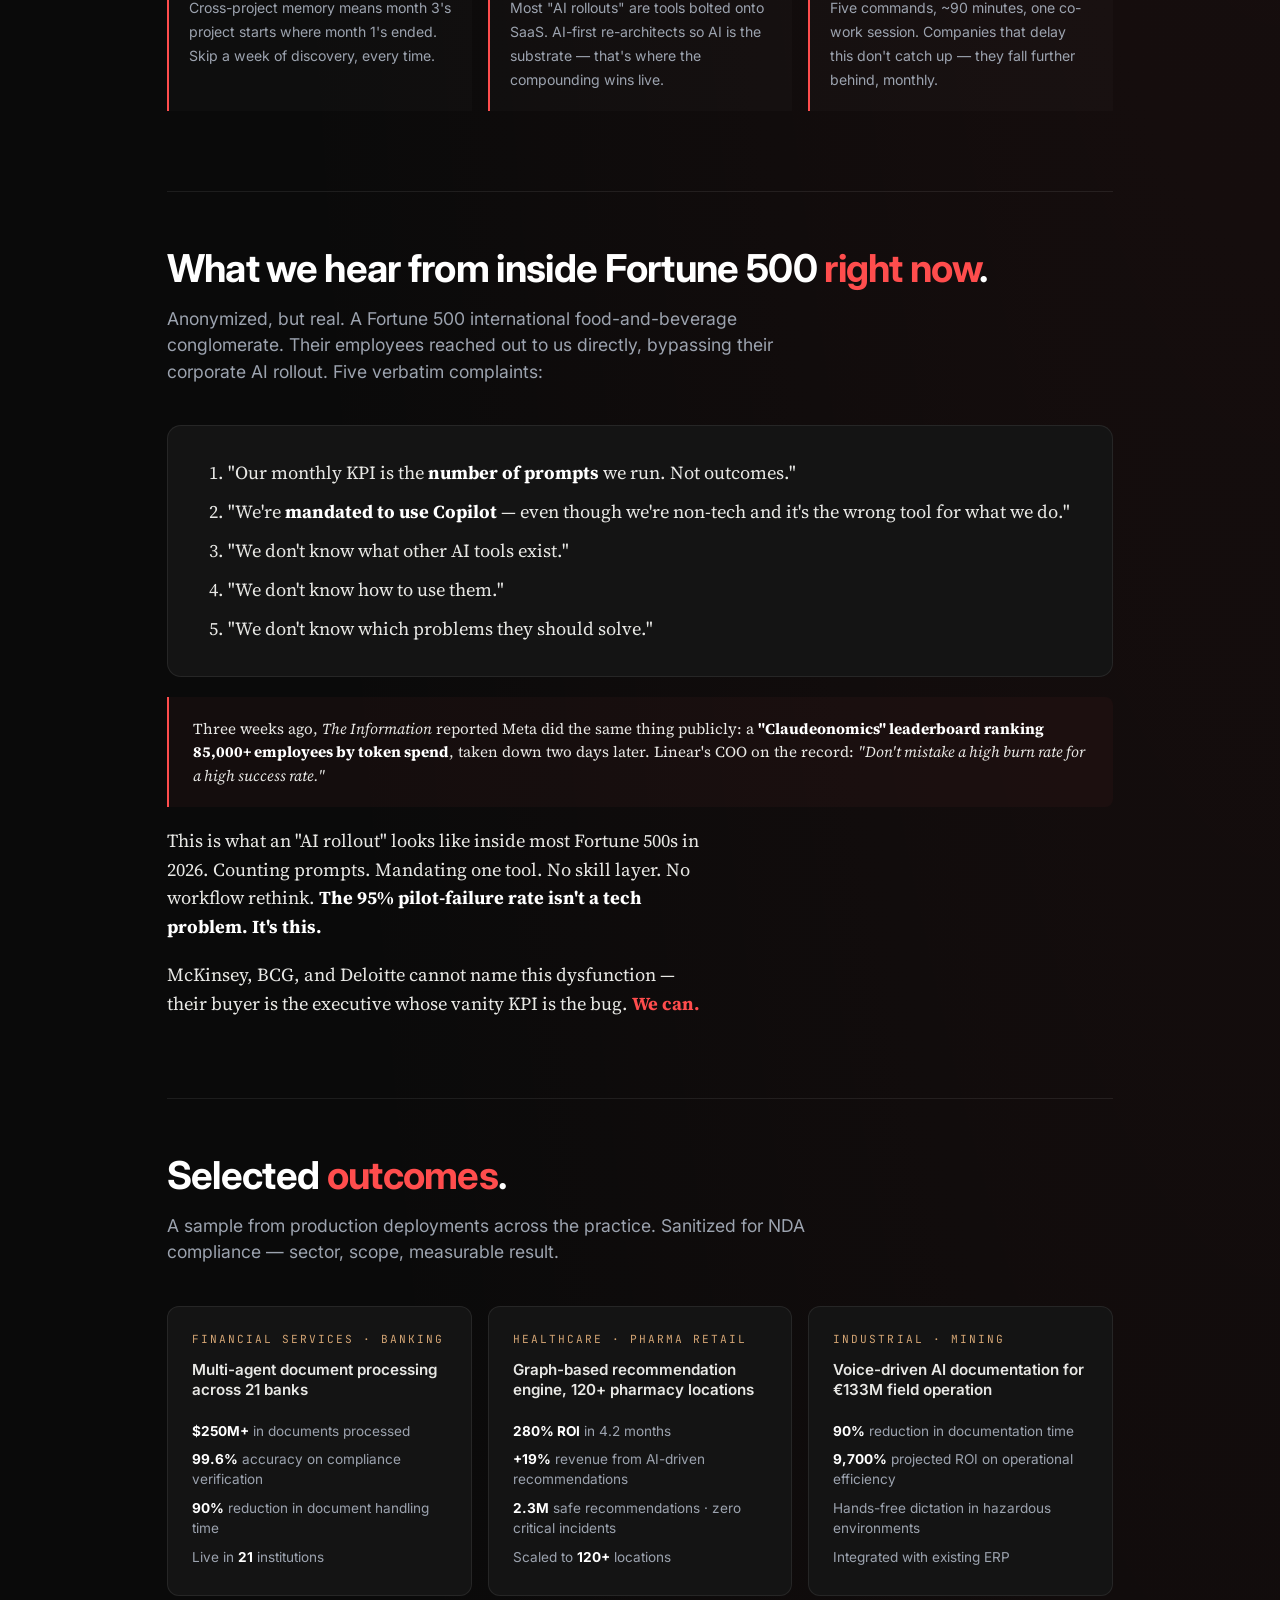
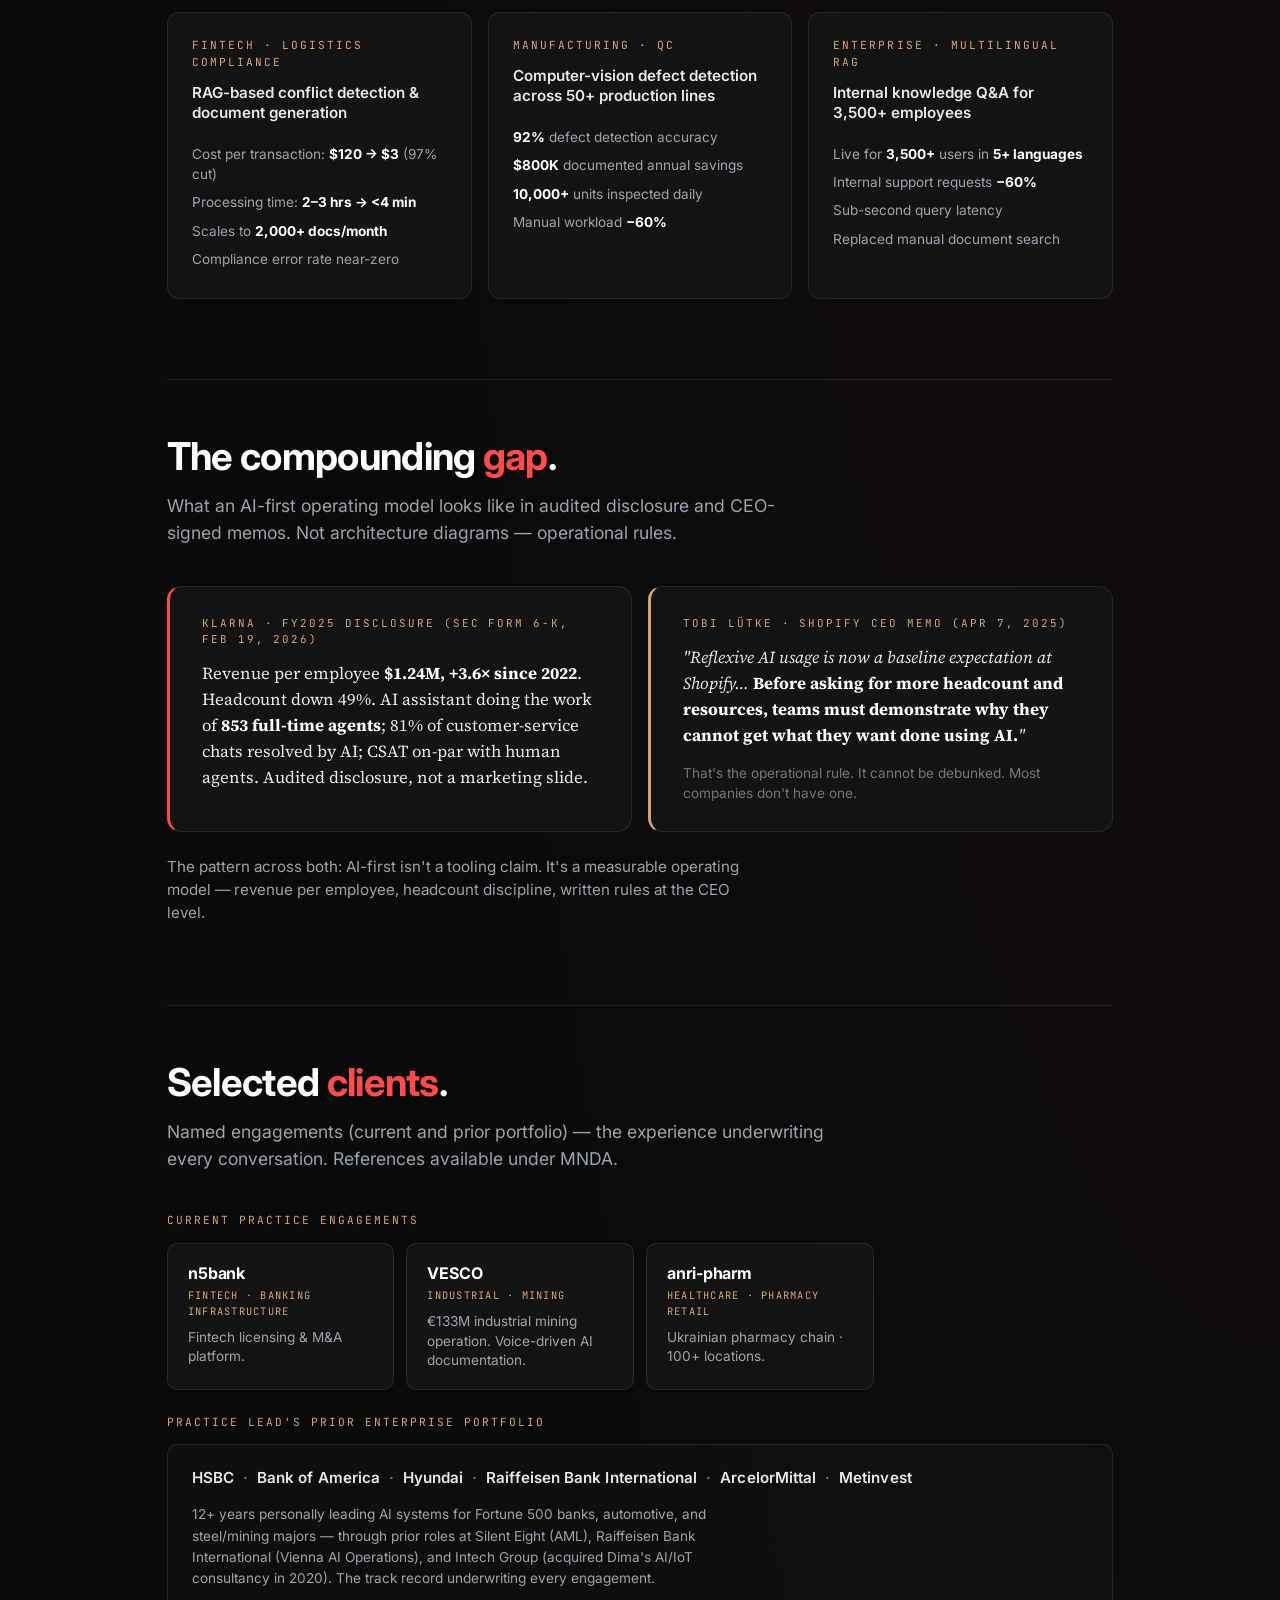
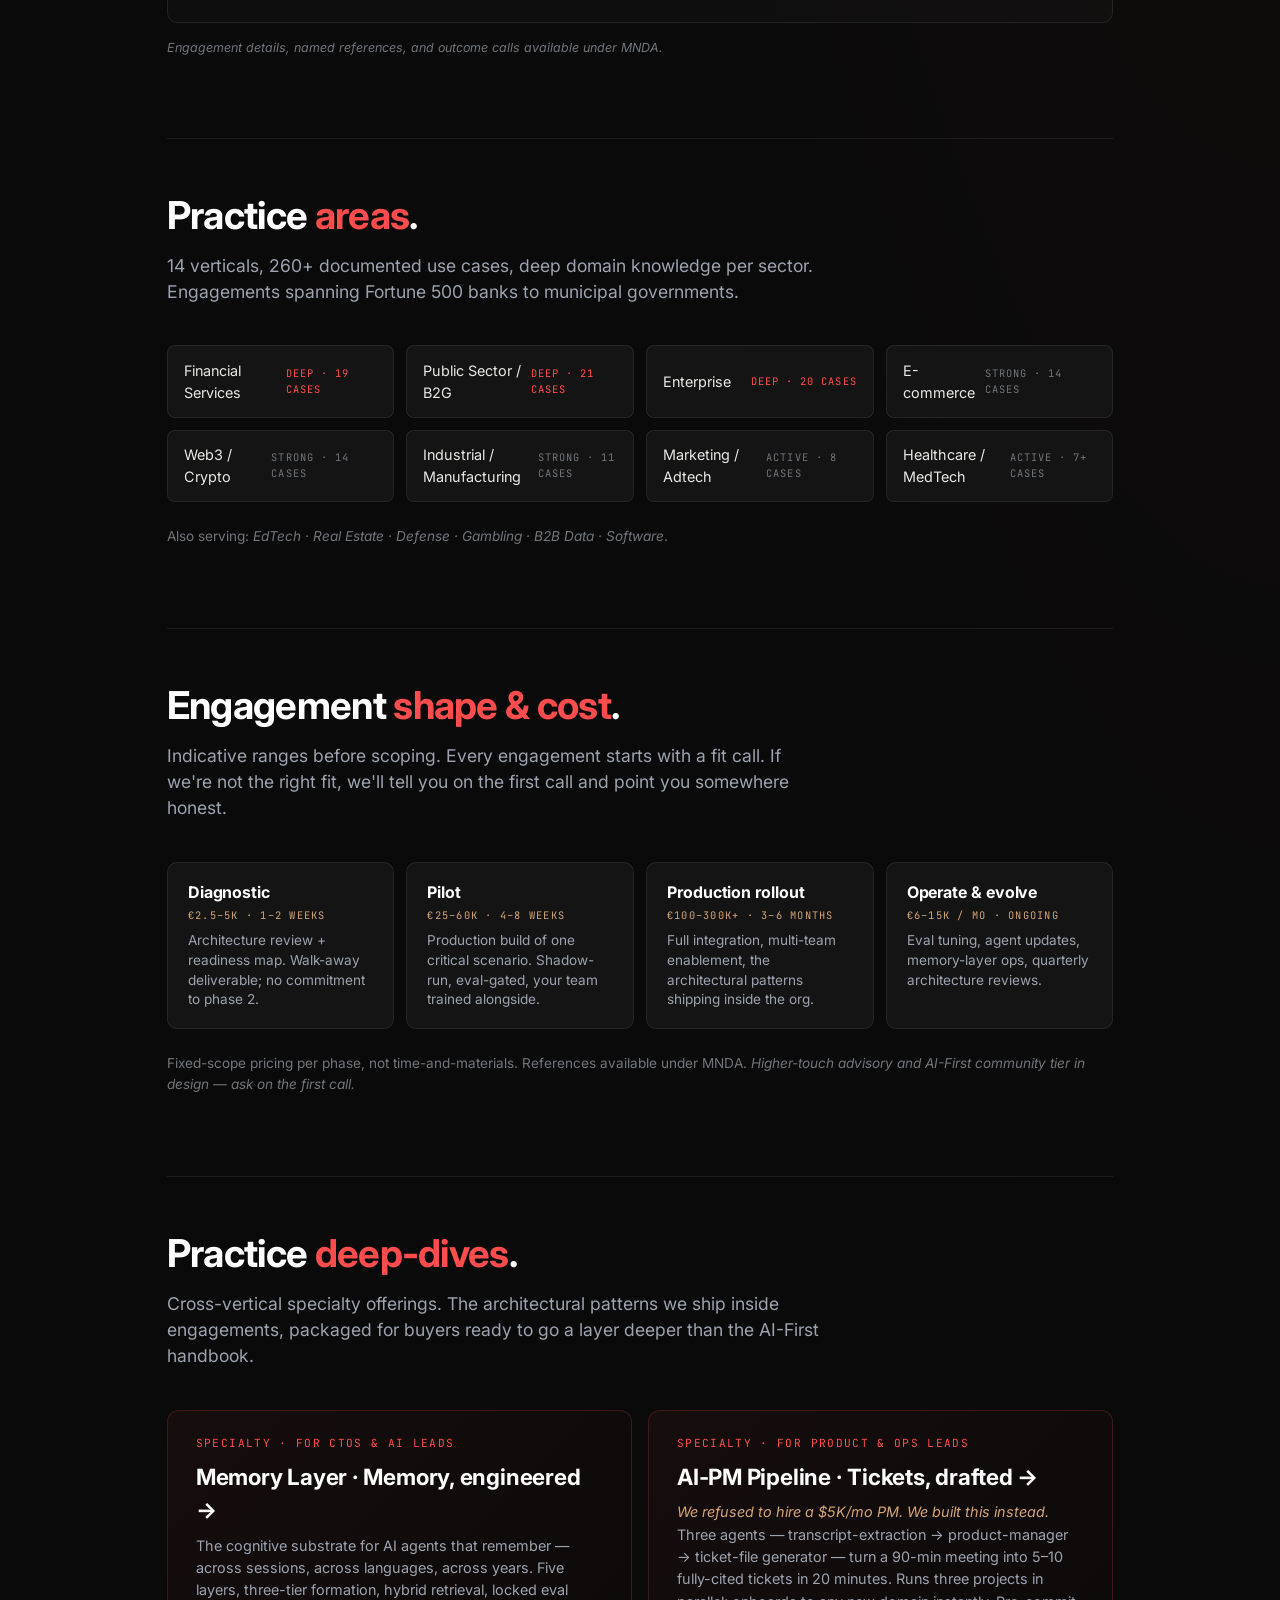
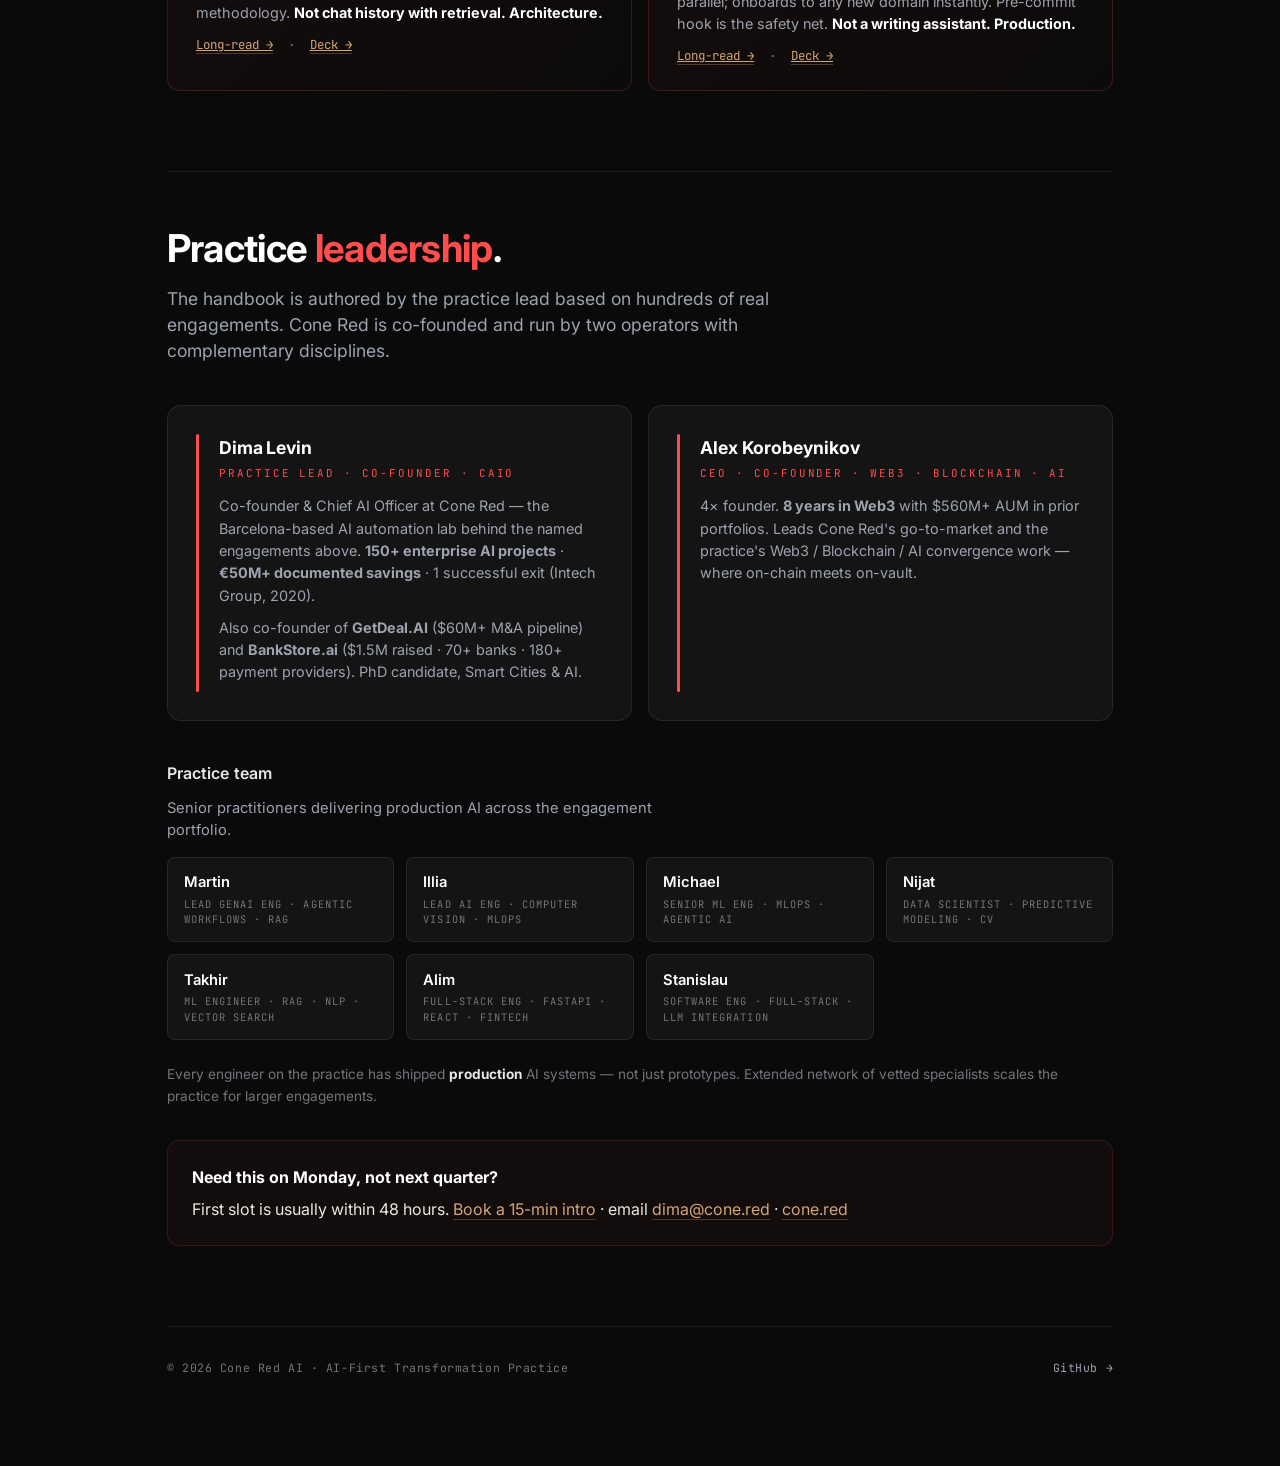
==== commit b4445cf4: "AI-first handbook: public edition (client list per current public-naming policy) Co-Authored-By: Cla" ====
--- a/index.html
+++ b/index.html
@@ -641,11 +641,6 @@
       <div class="clients-label">Current practice engagements</div>
       <div class="clients-current">
         <div class="client-card">
-          <div class="cl-name">City of Tampere</div>
-          <div class="cl-sector">Public Sector · B2G</div>
-          <div class="cl-context">Finland's third-largest city. Smart-city AI engagement.</div>
-        </div>
-        <div class="client-card">
           <div class="cl-name">n5bank</div>
           <div class="cl-sector">FinTech · Banking Infrastructure</div>
           <div class="cl-context">Fintech licensing &amp; M&amp;A platform.</div>
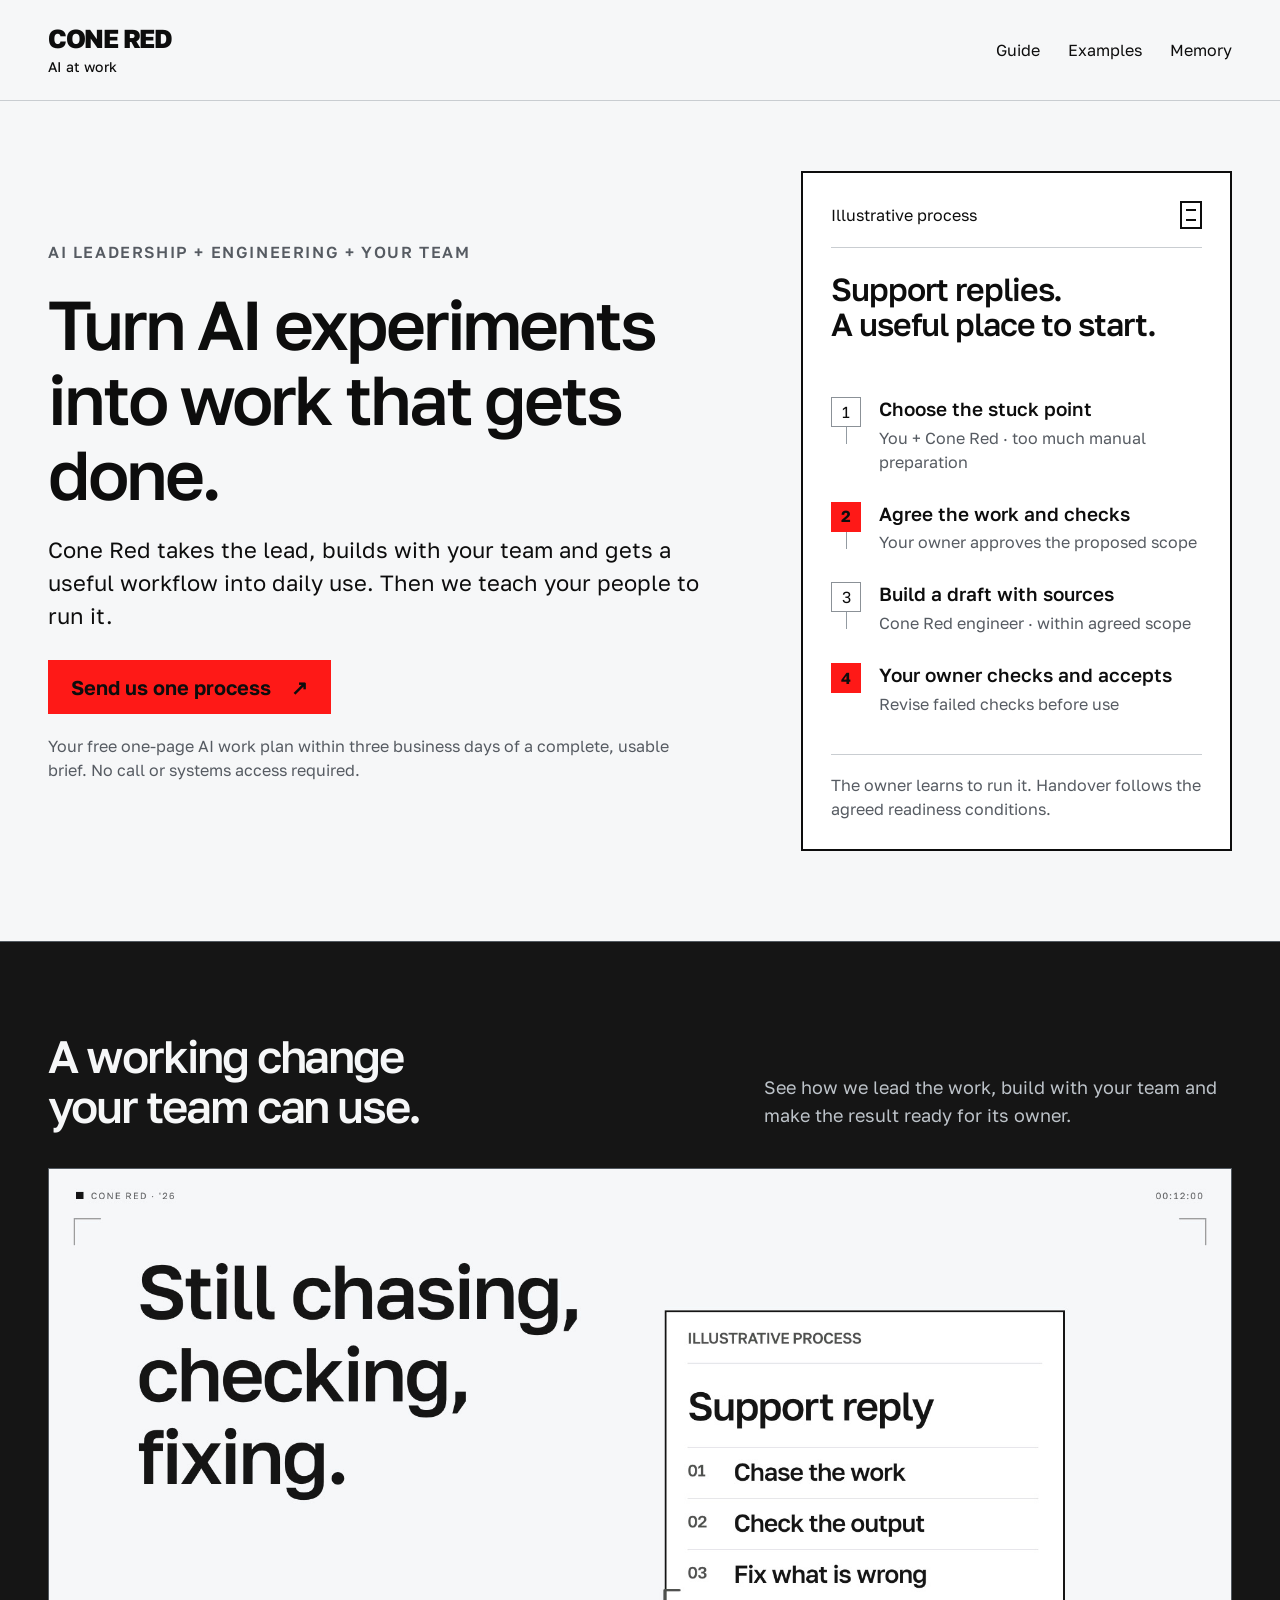
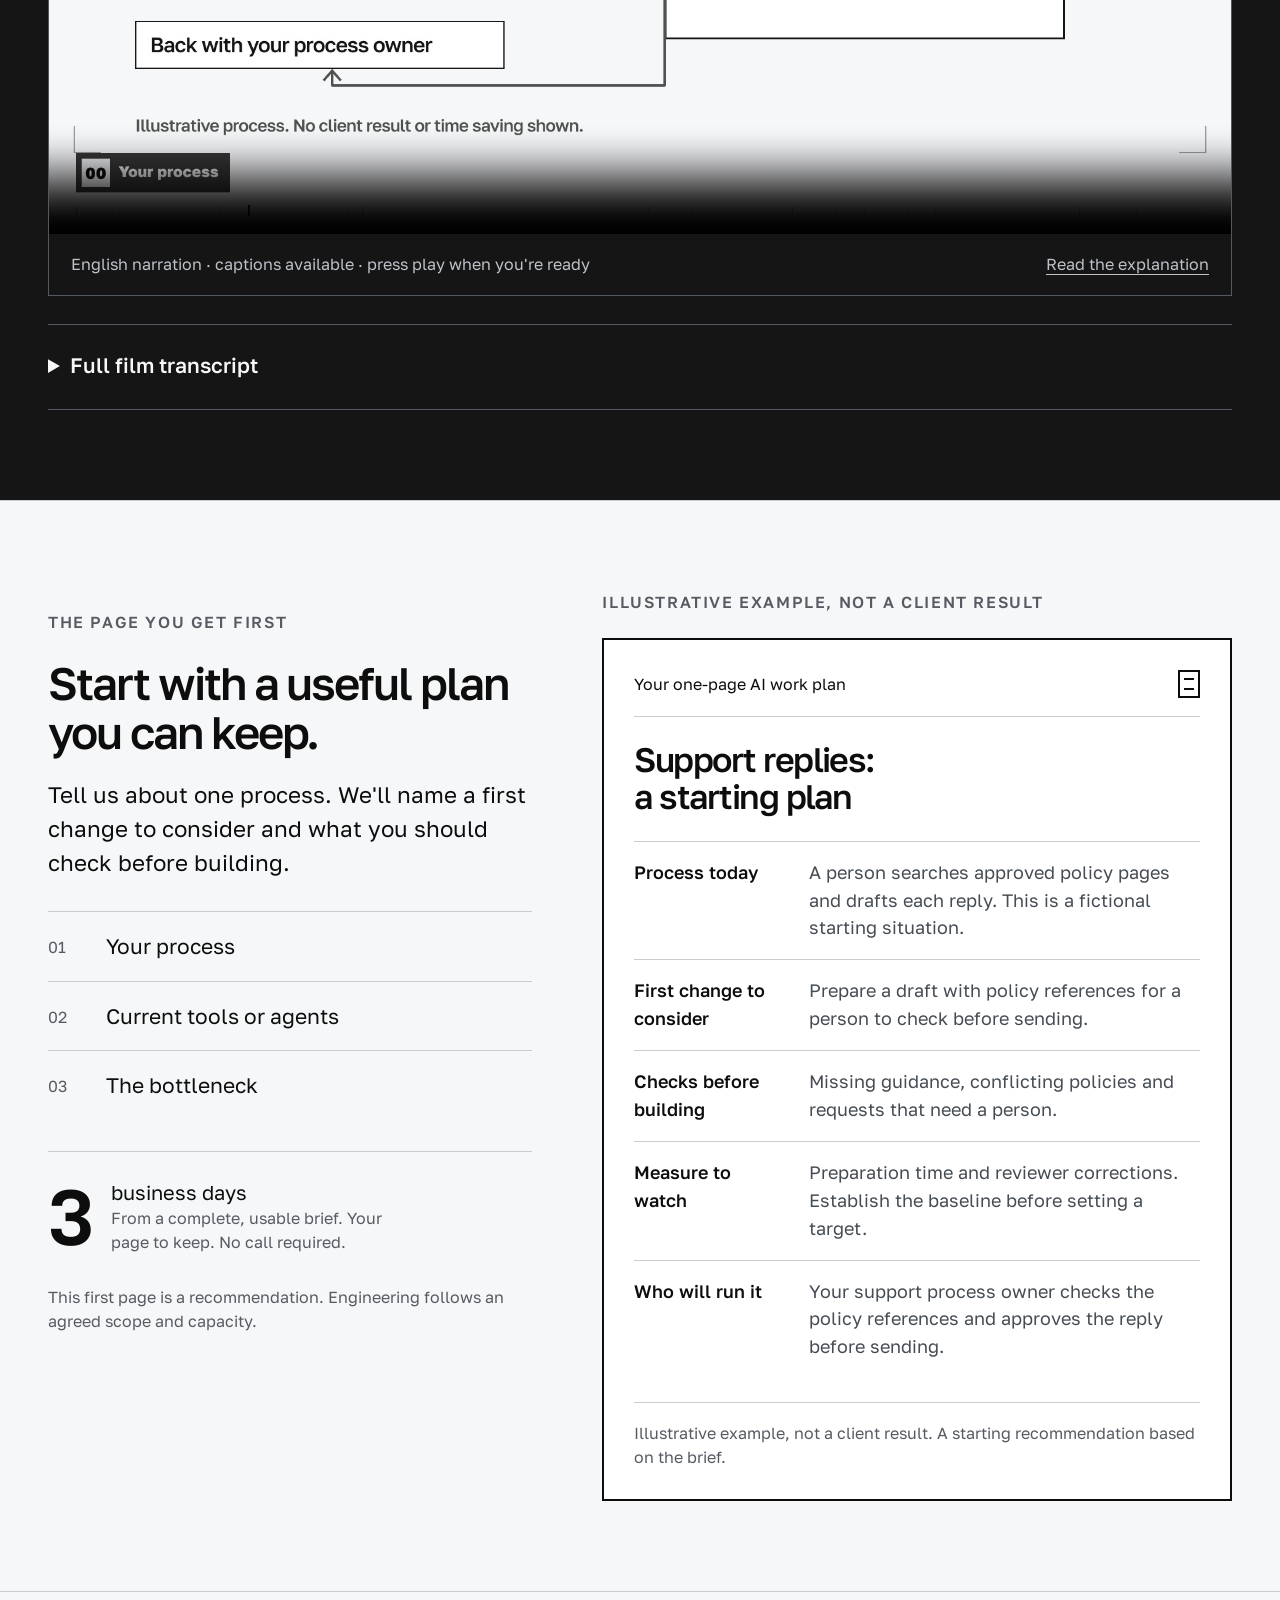
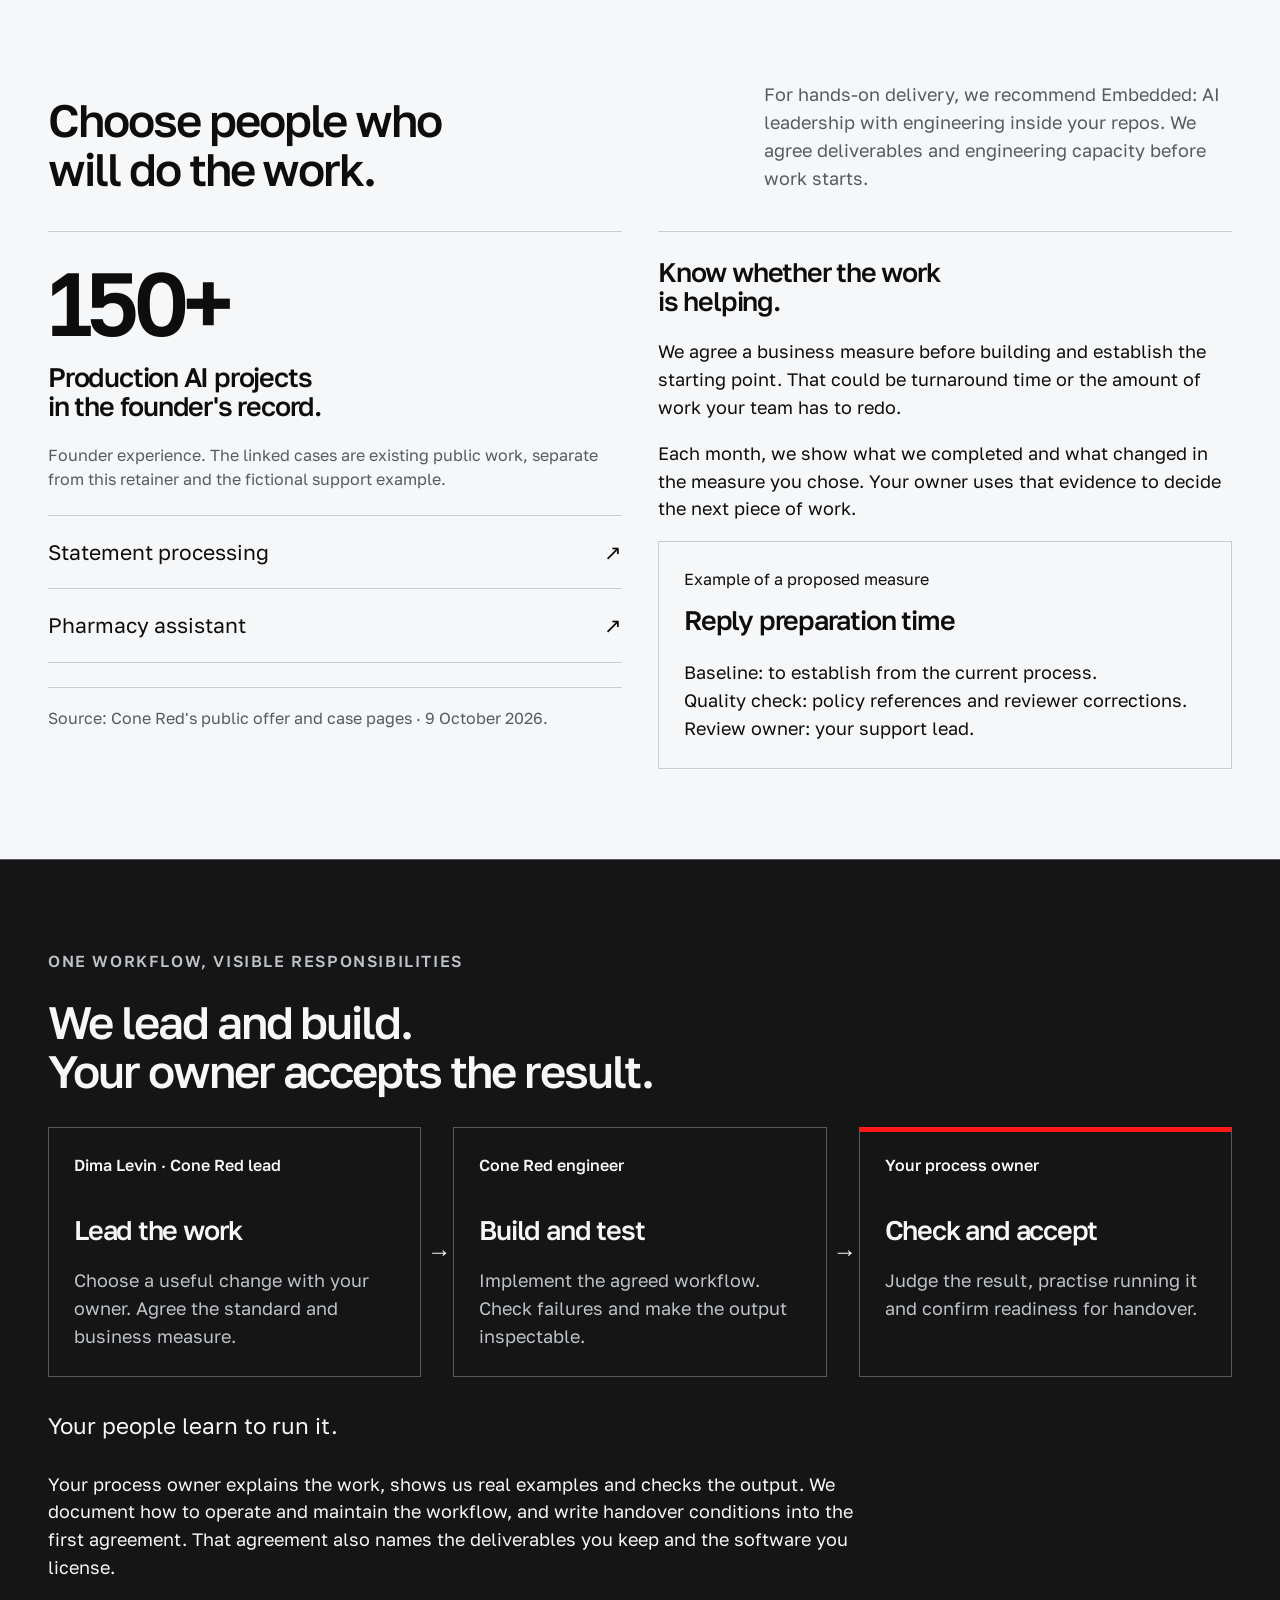
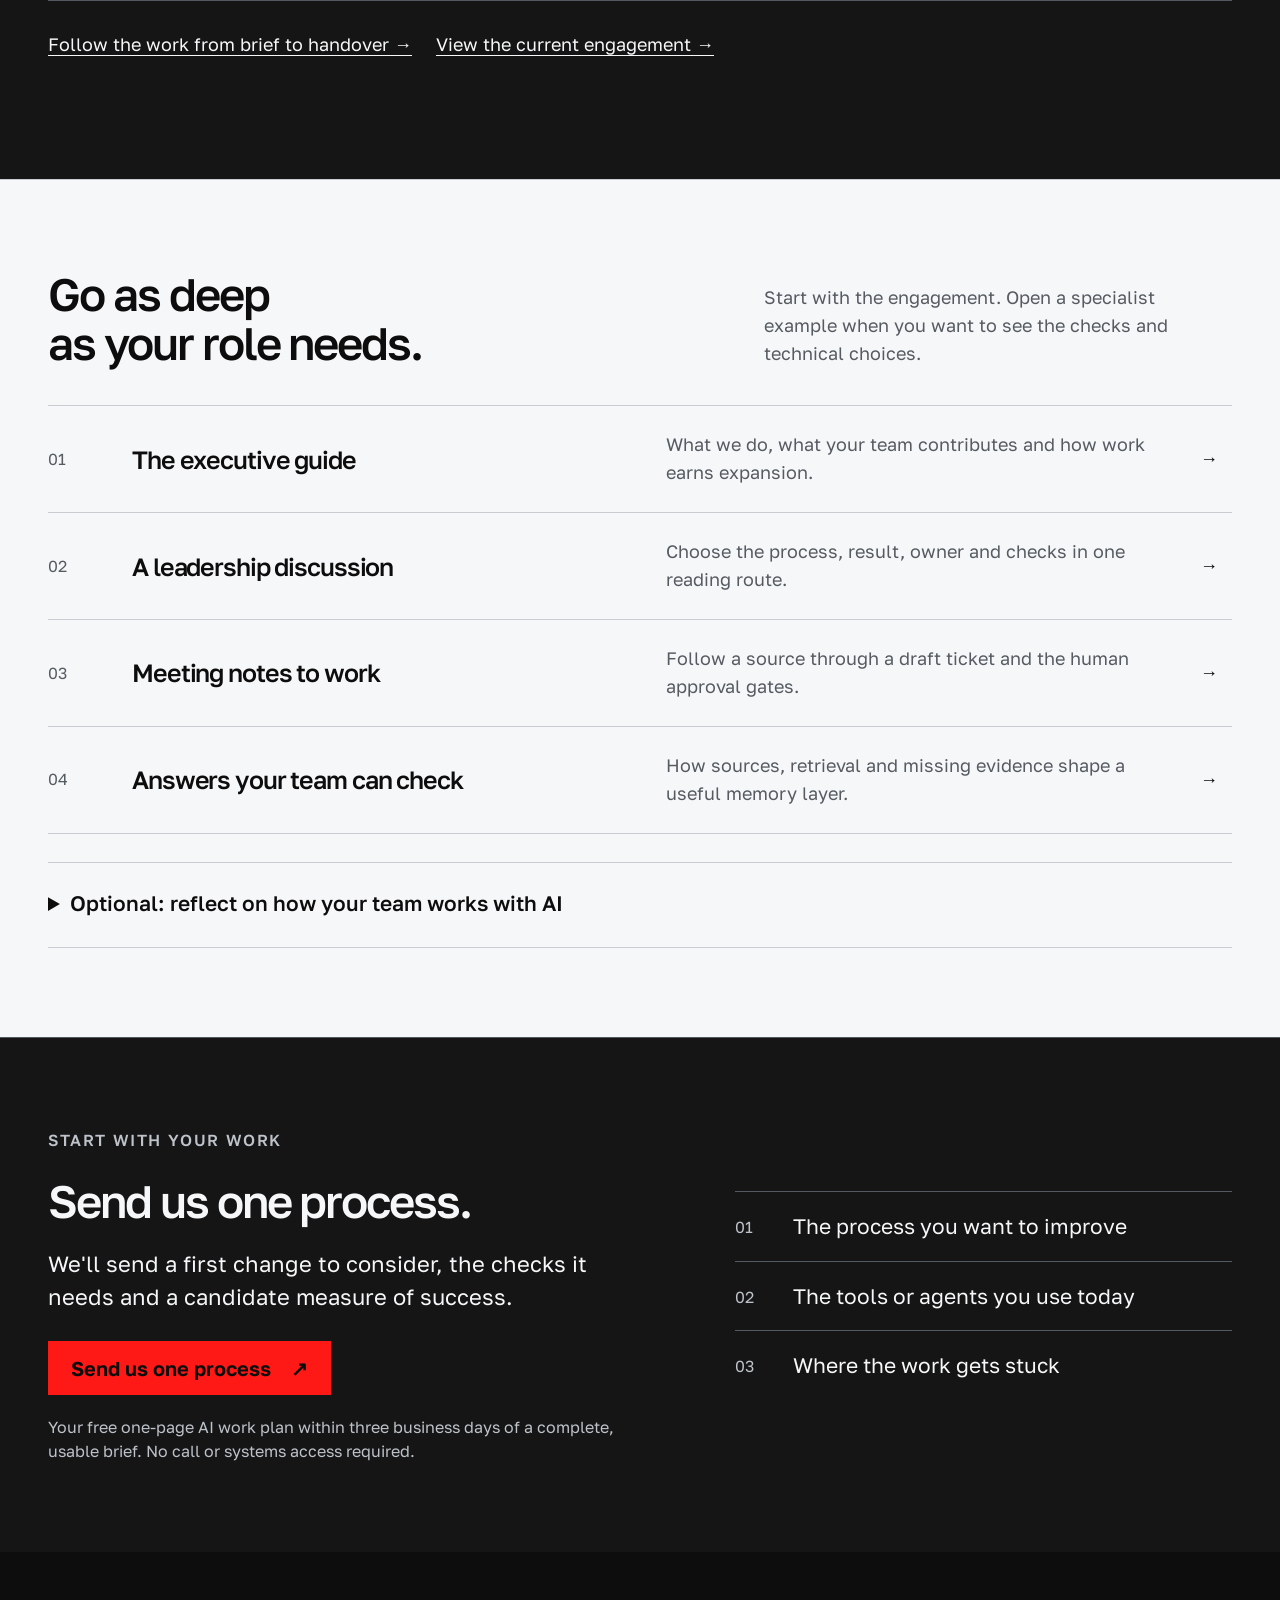
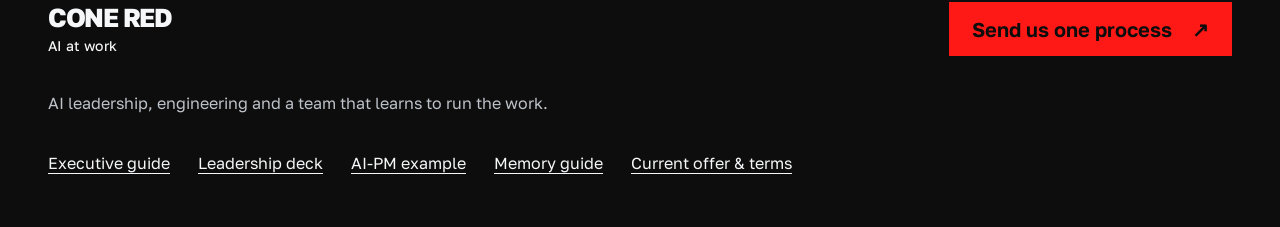
==== commit a01641a5: "Build video-led AI-first buyer handbook" ====
--- a/index.html
+++ b/index.html
@@ -1,898 +1,7 @@
-<!DOCTYPE html>
-<html lang="en">
-<head>
-<meta charset="UTF-8">
-<meta name="viewport" content="width=device-width, initial-scale=1.0">
-<link rel="icon" type="image/svg+xml" href="favicon.svg">
-<title>The AI-First Transformation Practice · Cone Red AI</title>
-<meta name="description" content="Cone Red AI's AI-First Transformation Practice — the field handbook on re-architecting companies around AI. Production track record across Financial Services, Healthcare, Industrial, Public Sector, Enterprise.">
-<meta property="og:title" content="The AI-First Transformation Practice · Cone Red AI">
-<meta property="og:description" content="Not by adding AI — by re-architecting around it. The field handbook + readiness diagnostic from Cone Red's AI-First Transformation Practice.">
-<meta property="og:type" content="article">
-<link href="https://fonts.googleapis.com/css2?family=Inter:wght@300;400;500;600;700;800;900&family=Source+Serif+4:opsz,wght@8..60,400;8..60,500;8..60,600&family=JetBrains+Mono:wght@400;500&display=swap" rel="stylesheet">
-<style>
-  :root {
-    --conered: #FF4D4D;
-    --coneblack: #0A0A0A;
-    --conegrey: #141414;
-    --conepanel: #1A1A1A;
-    --conetext: #E8E8E5;
-    --conemuted: #9CA3AF;
-    --conesoft: #71757A;
-    --coneborder: rgba(255,255,255,0.08);
-    --conegold: #D4A574;
-  }
-
-  * { box-sizing: border-box; }
-  html, body { margin: 0; padding: 0; }
-  body {
-    background: radial-gradient(ellipse at top right, rgba(255,77,77,0.08), transparent 60%), var(--coneblack);
-    color: var(--conetext);
-    font-family: 'Inter', sans-serif;
-    min-height: 100vh;
-    line-height: 1.5;
-    -webkit-font-smoothing: antialiased;
-  }
-
-  .wrap { max-width: 1100px; margin: 0 auto; padding: 6vh 6vw 10vh; }
-
-  /* ================ Practice mark / header ================ */
-  .practice-mark {
-    display: flex; align-items: center; gap: 0.85rem;
-    margin-bottom: 3.5rem;
-    padding-bottom: 1.25rem;
-    border-bottom: 1px solid var(--coneborder);
-  }
-  .practice-mark .dot { width: 9px; height: 9px; border-radius: 50%; background: var(--conered); flex-shrink: 0; }
-  .practice-mark .brand { font-weight: 700; color: #fff; letter-spacing: -0.005em; }
-  .practice-mark .practice {
-    font-family: 'JetBrains Mono', monospace;
-    font-size: 0.72rem;
-    letter-spacing: 0.18em;
-    text-transform: uppercase;
-    color: var(--conered);
-    margin-left: auto;
-  }
-
-  /* ================ Hero ================ */
-  .hero-tag {
-    font-family: 'JetBrains Mono', monospace;
-    font-size: 0.72rem;
-    letter-spacing: 0.22em;
-    text-transform: uppercase;
-    color: var(--conered);
-    margin-bottom: 1.5rem;
-    display: inline-flex;
-    align-items: center;
-    gap: 0.6rem;
-  }
-  .hero-tag::before { content: ""; height: 1px; width: 32px; background: var(--conered); }
-
-  h1 {
-    font-size: clamp(2.5rem, 7vw, 5.25rem);
-    line-height: 1.04;
-    font-weight: 800;
-    letter-spacing: -0.025em;
-    margin: 0 0 1.5rem;
-    color: #fff;
-  }
-  h1 .accent { color: var(--conered); }
-
-  .subtitle {
-    font-family: 'Source Serif 4', Georgia, serif;
-    font-size: clamp(1.15rem, 1.9vw, 1.65rem);
-    line-height: 1.45;
-    color: var(--conetext);
-    max-width: 680px;
-    margin: 0 0 2rem;
-  }
-  .subtitle .muted { color: var(--conemuted); }
-
-  .hero-stats {
-    display: grid;
-    grid-template-columns: repeat(2, 1fr);
-    gap: 1.75rem 2.5rem;
-    margin: 2.5rem 0 0;
-    padding: 1.5rem 0 0;
-    border-top: 1px solid var(--coneborder);
-  }
-  @media (min-width: 960px) { .hero-stats { grid-template-columns: repeat(4, 1fr); } }
-  .hero-stats .stat .num {
-    font-size: clamp(1.5rem, 2.5vw, 2rem); font-weight: 800; color: #fff; letter-spacing: -0.02em;
-  }
-  .hero-stats .stat .num .accent { color: var(--conered); }
-  .hero-stats .stat .lbl {
-    font-family: 'JetBrains Mono', monospace; font-size: 0.7rem; letter-spacing: 0.12em;
-    text-transform: uppercase; color: var(--conesoft); margin-top: 0.3rem;
-  }
-
-  /* ================ Section base ================ */
-  section { margin: 5rem 0; padding-top: 3rem; border-top: 1px solid var(--coneborder); }
-  section h2 {
-    font-size: clamp(1.65rem, 3.2vw, 2.4rem);
-    font-weight: 700; letter-spacing: -0.018em;
-    color: #fff; margin: 0 0 0.5rem;
-  }
-  section h2 .accent { color: var(--conered); }
-  section .lead-sub {
-    color: var(--conemuted);
-    font-size: clamp(0.95rem, 1.4vw, 1.1rem);
-    max-width: 60ch;
-    margin: 0 0 2.5rem;
-  }
-
-  /* ================ Cards (handbook/deck) ================ */
-  .cards { display: grid; grid-template-columns: repeat(auto-fit, minmax(320px, 1fr)); gap: 1.25rem; }
-  .card {
-    display: block; background: var(--conegrey);
-    border: 1px solid var(--coneborder); border-radius: 14px;
-    padding: 2rem; text-decoration: none; color: inherit;
-    transition: border-color 0.2s ease, transform 0.2s ease, background 0.2s ease;
-    position: relative; overflow: hidden;
-  }
-  .card::after {
-    content: "→"; position: absolute; right: 1.5rem; bottom: 1.5rem;
-    font-size: 1.5rem; color: var(--conesoft); transition: transform 0.2s ease, color 0.2s ease;
-  }
-  .card:hover {
-    border-color: var(--conered); transform: translateY(-2px);
-    background: linear-gradient(135deg, rgba(255,77,77,0.06) 0%, var(--conegrey) 60%);
-  }
-  .card:hover::after { color: var(--conered); transform: translateX(4px); }
-  .card .tag {
-    font-family: 'JetBrains Mono', monospace; font-size: 0.7rem; letter-spacing: 0.2em;
-    text-transform: uppercase; color: var(--conered); margin-bottom: 1rem;
-  }
-  .card h3 { font-size: 1.5rem; font-weight: 700; margin: 0 0 0.5rem; color: #fff; letter-spacing: -0.01em; }
-  .card p { color: var(--conemuted); font-size: 0.95rem; margin: 0; line-height: 1.55; max-width: 90%; }
-  .card .meta { margin-top: 1.25rem; font-family: 'JetBrains Mono', monospace; font-size: 0.7rem; color: var(--conesoft); letter-spacing: 0.05em; }
-
-  /* ================ Diagnostic widget ================ */
-  .diag {
-    background: linear-gradient(135deg, rgba(255,77,77,0.04) 0%, var(--conegrey) 100%);
-    border: 1px solid rgba(255,77,77,0.18);
-    border-radius: 18px; padding: clamp(1.5rem, 3vw, 2.75rem);
-  }
-  .diag .intro { color: var(--conemuted); font-size: 0.95rem; margin-bottom: 2rem; max-width: 60ch; }
-  .diag .intro strong { color: #fff; }
-  .q-list { list-style: none; padding: 0; margin: 0 0 2rem; counter-reset: q; }
-  .q-item {
-    counter-increment: q;
-    padding: 1.1rem 0; border-top: 1px solid var(--coneborder);
-    display: flex; align-items: center; gap: 1rem; flex-wrap: wrap;
-  }
-  .q-item:first-child { border-top: none; }
-  .q-item .q-text {
-    flex: 1; min-width: 240px;
-    font-size: clamp(0.95rem, 1.4vw, 1.05rem); color: var(--conetext); line-height: 1.45;
-  }
-  .q-item .q-text::before {
-    content: counter(q, decimal-leading-zero) ".";
-    font-family: 'JetBrains Mono', monospace; color: var(--conered);
-    font-weight: 700; margin-right: 0.6rem; font-size: 0.85em;
-  }
-  .q-toggle { display: inline-flex; gap: 4px; flex-shrink: 0; }
-  .q-toggle button {
-    background: var(--conepanel); border: 1px solid var(--coneborder);
-    color: var(--conemuted); padding: 0.5rem 1.1rem; border-radius: 8px;
-    font-family: 'JetBrains Mono', monospace; font-size: 0.78rem; letter-spacing: 0.1em;
-    text-transform: uppercase; cursor: pointer; transition: all 0.15s ease;
-  }
-  .q-toggle button:hover { border-color: var(--conemuted); color: #fff; }
-  .q-toggle button.active[data-val="yes"] {
-    background: var(--conered); border-color: var(--conered); color: #fff;
-  }
-  .q-toggle button.active[data-val="no"] {
-    background: rgba(255,255,255,0.08); border-color: rgba(255,255,255,0.18); color: #fff;
-  }
-
-  .diag-result {
-    margin-top: 1.5rem;
-    padding: 2rem; border-radius: 14px;
-    background: var(--coneblack); border: 1px solid var(--coneborder);
-    opacity: 0.55; transition: opacity 0.4s ease, border-color 0.4s ease;
-  }
-  .diag-result.live { opacity: 1; }
-  .diag-result.tier-0 { border-color: var(--conegold); background: linear-gradient(135deg, rgba(212,165,116,0.08), var(--coneblack)); }
-  .diag-result.tier-1 { border-color: rgba(255,255,255,0.15); }
-  .diag-result.tier-2 { border-color: var(--conered); background: linear-gradient(135deg, rgba(255,77,77,0.06), var(--coneblack)); }
-  .diag-result.tier-3 { border-color: var(--conered); background: linear-gradient(135deg, rgba(255,77,77,0.12), var(--coneblack)); }
-
-  .diag-result .score-row { display: flex; align-items: baseline; gap: 1rem; margin-bottom: 0.75rem; }
-  .diag-result .score-num {
-    font-size: clamp(2rem, 4.5vw, 3rem); font-weight: 800; color: #fff; line-height: 1;
-    font-family: 'JetBrains Mono', monospace; letter-spacing: -0.02em;
-  }
-  .diag-result .score-num .of { color: var(--conesoft); font-weight: 400; }
-  .diag-result .tier-name { font-weight: 700; color: var(--conered); font-size: clamp(1.1rem, 1.6vw, 1.3rem); letter-spacing: -0.01em; }
-  .diag-result.tier-0 .tier-name { color: var(--conegold); }
-  .diag-result .tier-msg { color: var(--conetext); font-size: clamp(0.95rem, 1.4vw, 1.05rem); line-height: 1.55; margin: 0.75rem 0 1.25rem; }
-  .diag-result .tier-cta {
-    display: inline-flex; align-items: center; gap: 0.5rem;
-    background: var(--conered); color: #fff;
-    padding: 0.85rem 1.4rem; border-radius: 10px;
-    text-decoration: none; font-weight: 600; font-size: 0.95rem;
-    transition: transform 0.15s ease, background 0.15s ease;
-  }
-  .diag-result .tier-cta:hover { transform: translateX(2px); background: #ff6363; }
-  .diag-result.tier-0 .tier-cta { background: transparent; color: var(--conegold); border: 1px solid var(--conegold); }
-  .diag-result.tier-0 .tier-cta:hover { background: rgba(212,165,116,0.1); }
-
-  /* ================ Why grid ================ */
-  .why-grid { display: grid; grid-template-columns: repeat(auto-fit, minmax(240px, 1fr)); gap: 1rem; }
-  .why-item {
-    padding: 1.25rem; border-left: 2px solid var(--conered); background: rgba(255,255,255,0.015);
-  }
-  .why-item strong { color: #fff; display: block; margin-bottom: 0.35rem; font-size: 0.95rem; }
-  .why-item span { color: var(--conemuted); font-size: 0.88rem; line-height: 1.5; }
-
-  /* ================ Outcomes (case grid) ================ */
-  .outcomes { display: grid; grid-template-columns: repeat(auto-fit, minmax(280px, 1fr)); gap: 1rem; }
-  .outcome-card {
-    background: var(--conegrey); border: 1px solid var(--coneborder); border-radius: 12px;
-    padding: 1.5rem; transition: border-color 0.15s ease;
-  }
-  .outcome-card:hover { border-color: rgba(255,77,77,0.4); }
-  .outcome-card .sector {
-    font-family: 'JetBrains Mono', monospace; font-size: 0.7rem; letter-spacing: 0.18em;
-    text-transform: uppercase; color: var(--conegold); margin-bottom: 0.75rem;
-  }
-  .outcome-card .scope { color: var(--conetext); font-size: 0.95rem; font-weight: 600; line-height: 1.35; margin-bottom: 1rem; }
-  .outcome-card ul { list-style: none; margin: 0; padding: 0; }
-  .outcome-card li { color: var(--conemuted); font-size: 0.85rem; line-height: 1.5; padding: 0.25rem 0; }
-  .outcome-card li strong { color: #fff; font-weight: 700; }
-
-  /* ================ Practice Areas ================ */
-  .practice-grid { display: grid; grid-template-columns: repeat(auto-fit, minmax(200px, 1fr)); gap: 0.75rem; margin-bottom: 1.5rem; }
-  .practice-item {
-    padding: 0.85rem 1rem; background: var(--conegrey); border: 1px solid var(--coneborder);
-    border-radius: 8px; font-size: 0.9rem; color: var(--conetext);
-    display: flex; justify-content: space-between; align-items: center;
-  }
-  .practice-item .depth {
-    font-family: 'JetBrains Mono', monospace; font-size: 0.65rem; letter-spacing: 0.1em;
-    text-transform: uppercase; color: var(--conesoft);
-  }
-  .practice-item .depth.deep { color: var(--conered); }
-  .practice-also { color: var(--conesoft); font-size: 0.85rem; line-height: 1.6; }
-
-  /* ================ Selected Clients ================ */
-  .clients-block { margin-top: 1.5rem; }
-  .clients-label {
-    font-family: 'JetBrains Mono', monospace; font-size: 0.7rem; letter-spacing: 0.18em;
-    text-transform: uppercase; color: var(--conegold); margin: 1.5rem 0 0.85rem;
-  }
-  .clients-current {
-    display: grid;
-    grid-template-columns: repeat(2, 1fr);
-    gap: 0.75rem; margin-bottom: 1.5rem;
-  }
-  @media (min-width: 1100px) { .clients-current { grid-template-columns: repeat(4, 1fr); } }
-  @media (max-width: 600px) { .clients-current { grid-template-columns: 1fr; } }
-  .client-card {
-    background: var(--conegrey); border: 1px solid var(--coneborder);
-    border-radius: 10px; padding: 1.1rem 1.25rem;
-    transition: border-color 0.15s ease;
-  }
-  .client-card:hover { border-color: rgba(255,77,77,0.4); }
-  .client-card .cl-name { font-size: 1rem; font-weight: 700; color: #fff; margin-bottom: 0.2rem; letter-spacing: -0.005em; }
-  .client-card .cl-sector {
-    font-family: 'JetBrains Mono', monospace; font-size: 0.65rem; letter-spacing: 0.12em;
-    text-transform: uppercase; color: var(--conegold); margin-bottom: 0.5rem;
-  }
-  .client-card .cl-context { color: var(--conemuted); font-size: 0.85rem; line-height: 1.45; }
-  .clients-prior {
-    background: rgba(255,255,255,0.02); border: 1px solid var(--coneborder);
-    border-radius: 10px; padding: 1.25rem 1.5rem;
-  }
-  .clients-prior .names {
-    color: var(--conetext); font-weight: 600; font-size: 0.95rem;
-    line-height: 1.7; letter-spacing: 0.005em;
-  }
-  .clients-prior .names span { color: var(--conesoft); margin: 0 0.3rem; }
-  .clients-prior .footnote {
-    color: var(--conemuted); font-size: 0.85rem; line-height: 1.55; margin-top: 0.85rem;
-    max-width: 60ch;
-  }
-  .clients-nda { color: var(--conesoft); font-size: 0.78rem; margin-top: 1rem; font-style: italic; }
-
-  /* ================ Practice Leadership (cards) ================ */
-  .leadership-grid { display: grid; grid-template-columns: repeat(auto-fit, minmax(320px, 1fr)); gap: 1rem; margin-bottom: 2.5rem; }
-  .leader-card {
-    background: var(--conegrey); border: 1px solid var(--coneborder); border-radius: 14px;
-    padding: 1.75rem;
-    display: flex; align-items: flex-start; gap: 1.25rem;
-  }
-  .leader-card .strip { width: 3px; align-self: stretch; background: var(--conered); border-radius: 2px; flex-shrink: 0; }
-  .leader-card .body { flex: 1; min-width: 0; }
-  .leader-card .name { font-size: 1.1rem; font-weight: 700; color: #fff; margin: 0 0 0.25rem; letter-spacing: -0.005em; }
-  .leader-card .role {
-    font-family: 'JetBrains Mono', monospace; font-size: 0.68rem; letter-spacing: 0.18em;
-    text-transform: uppercase; color: var(--conered); margin-bottom: 0.85rem;
-  }
-  .leader-card p { color: var(--conemuted); font-size: 0.9rem; line-height: 1.55; margin: 0 0 0.5rem; }
-  .leader-card a { color: var(--conegold); text-decoration: none; border-bottom: 1px solid rgba(212,165,116,0.3); }
-  .leader-card a:hover { border-bottom-color: var(--conegold); }
-
-  /* ================ Practice Team (compact grid) ================ */
-  .team-grid { display: grid; grid-template-columns: repeat(auto-fit, minmax(200px, 1fr)); gap: 0.75rem; margin: 1rem 0 1.5rem; }
-  .team-member {
-    padding: 0.85rem 1rem; background: var(--conegrey); border: 1px solid var(--coneborder);
-    border-radius: 8px; display: flex; flex-direction: column; gap: 0.2rem;
-  }
-  .team-member .tm-name { font-size: 0.92rem; font-weight: 600; color: #fff; }
-  .team-member .tm-spec {
-    font-family: 'JetBrains Mono', monospace; font-size: 0.65rem; letter-spacing: 0.1em;
-    text-transform: uppercase; color: var(--conesoft);
-  }
-  .team-note { color: var(--conesoft); font-size: 0.85rem; line-height: 1.6; margin-top: 1rem; }
-  .team-note strong { color: var(--conetext); }
-
-  /* Talk-to-practice block */
-  .talk-block {
-    margin-top: 2rem; padding: 1.5rem; background: rgba(255,77,77,0.04);
-    border: 1px solid rgba(255,77,77,0.15); border-radius: 12px;
-  }
-  .talk-block strong { color: #fff; display: block; margin-bottom: 0.5rem; }
-  .talk-block a { color: var(--conegold); text-decoration: none; border-bottom: 1px solid rgba(212,165,116,0.3); }
-  .talk-block a:hover { border-bottom-color: var(--conegold); }
-
-  /* Deep-dive cards */
-  .deepdive-grid { display: grid; grid-template-columns: repeat(auto-fit, minmax(320px, 1fr)); gap: 1rem; margin-top: 1.5rem; }
-  .deepdive-card {
-    display: block; text-decoration: none; padding: 1.5rem 1.75rem;
-    background: linear-gradient(135deg, rgba(255,77,77,0.05), rgba(255,77,77,0.01));
-    border: 1px solid rgba(255,77,77,0.2); border-radius: 12px;
-    transition: all 0.2s ease;
-  }
-  .deepdive-card:hover { border-color: rgba(255,77,77,0.5); transform: translateY(-2px); }
-  .deepdive-card .label { font-family: 'JetBrains Mono', monospace; font-size: 0.7rem; color: var(--conered); text-transform: uppercase; letter-spacing: 0.12em; margin-bottom: 0.5rem; display: block; }
-  .deepdive-card h3 { font-size: 1.4rem; font-weight: 700; color: #fff; margin: 0 0 0.5rem; letter-spacing: -0.01em; }
-  .deepdive-card p { color: var(--conemuted); font-size: 0.9rem; line-height: 1.55; margin: 0 0 0.75rem; }
-  .deepdive-card .links { font-family: 'JetBrains Mono', monospace; font-size: 0.78rem; color: var(--conegold); }
-  .deepdive-card .links span { color: var(--conesoft); margin: 0 0.5rem; }
-
-  /* ================ Footer ================ */
-  footer {
-    margin-top: 4rem; padding-top: 2rem; border-top: 1px solid var(--coneborder);
-    font-family: 'JetBrains Mono', monospace; font-size: 0.72rem;
-    color: var(--conesoft); letter-spacing: 0.05em;
-    display: flex; justify-content: space-between; flex-wrap: wrap; gap: 1rem;
-  }
-  footer a { color: var(--conemuted); text-decoration: none; }
-  footer a:hover { color: var(--conered); }
-
-  @media (max-width: 600px) {
-    .wrap { padding: 5vh 6vw 8vh; }
-    .practice-mark .practice { display: none; }
-    .card { padding: 1.5rem; }
-    .card::after { right: 1.25rem; bottom: 1.25rem; }
-    .diag { padding: 1.5rem; }
-    .q-item { padding: 1rem 0; }
-    .hero-stats { gap: 1.5rem; }
-  }
-</style>
-</head>
-<body>
-<div class="wrap">
-
-  <!-- ========= PRACTICE MARK / HEADER ========= -->
-  <div class="practice-mark">
-    <span class="dot"></span>
-    <span class="brand">Cone Red AI</span>
-    <span class="practice">AI-First Transformation Practice</span>
-  </div>
-
-  <!-- ========= HERO ========= -->
-  <span class="hero-tag">A Field Handbook · v1 · 2026</span>
-  <h1>Building an<br><span class="accent">AI-first</span> company.</h1>
-  <p class="subtitle">
-    Not by <span class="muted">adding</span> AI — by <span style="color:var(--conered)">re-architecting</span> around it.
-    The architects' handbook for companies going AI-first — built by the team that ships AI-first foundations across Fortune 500.
-  </p>
-
-  <div class="hero-stats">
-    <div class="stat"><div class="num"><span class="accent">150+</span> projects</div><div class="lbl">Enterprise AI delivered</div></div>
-    <div class="stat"><div class="num"><span class="accent">€50M+</span></div><div class="lbl">Documented savings</div></div>
-    <div class="stat"><div class="num"><span class="accent">21</span> banks</div><div class="lbl">One multi-tenant deploy · 99.6% acc</div></div>
-    <div class="stat"><div class="num"><span class="accent">5</span> countries</div><div class="lbl">Active practice footprint</div></div>
-  </div>
-
-  <!-- ========= MARKET CONTEXT (THE PAINKILLER ANCHOR) ========= -->
-  <div style="margin-top: 3rem; padding: 2rem 2.25rem; background: linear-gradient(135deg, rgba(255,77,77,0.06), rgba(255,77,77,0.01)); border: 1px solid rgba(255,77,77,0.25); border-left: 3px solid var(--conered); border-radius: 12px;">
-    <div style="font-family: 'JetBrains Mono', monospace; font-size: 0.7rem; letter-spacing: 0.22em; text-transform: uppercase; color: var(--conered); margin-bottom: 1rem;">Why this practice exists</div>
-    <p style="font-family: 'Source Serif 4', Georgia, serif; font-size: clamp(1.15rem, 1.7vw, 1.5rem); line-height: 1.5; color: #fff; margin: 0 0 0.85rem;">In 2025, <strong style="color: var(--conered);">42% of organizations scrapped most of their AI initiatives</strong> — up from 17% in 2024. The fastest-deteriorating spend category in the enterprise.</p>
-    <p style="font-family: 'Source Serif 4', Georgia, serif; font-size: 1rem; line-height: 1.5; color: var(--conetext); margin: 0 0 0.5rem;">Even MIT's most-cited number, its critics admit, captures what every CFO is feeling: <strong style="color: #fff;">95% of enterprise GenAI pilots produce no measurable P&amp;L impact.</strong></p>
-    <p style="font-family: 'Inter', sans-serif; font-size: 0.85rem; color: var(--conesoft); margin: 0.85rem 0 0; letter-spacing: 0.005em;"><span style="color: #fff; font-weight: 600;">We work on the 5% that compound.</span> &nbsp;Sources: <em>S&amp;P Global Voice of the Enterprise (n=1,006), Oct 2025; MIT Project NANDA, Jul 2025.</em></p>
-  </div>
-
-  <!-- ========= READ / WATCH ========= -->
-  <section style="border-top:none;padding-top:0;">
-    <h2>Read it. Share it.</h2>
-    <p class="lead-sub">Two formats, same arc. Send the long-read to a CEO; bring the deck to an offsite.</p>
-    <div class="cards">
-      <a class="card" href="handbook.html">
-        <div class="tag">The long-read</div>
-        <h3>The Handbook</h3>
-        <p>End-to-end essay. The thesis, the four shifts, the architecture, the AI-PM pipeline, the first 90 days, failure modes.</p>
-        <div class="meta">~30 min · single page · printable</div>
-      </a>
-      <a class="card" href="deck.html">
-        <div class="tag">The deck</div>
-        <h3>The Slide Deck</h3>
-        <p>37 slides for live talks, founder offsites, board calls, all-hands. Press <code>F</code> for fullscreen.</p>
-        <div class="meta">~25 min · keyboard nav · mobile-friendly</div>
-      </a>
-    </div>
-  </section>
-
-  <!-- ========= DIAGNOSTIC ========= -->
-  <section id="diagnostic">
-    <h2>The AI-First <span class="accent">Readiness Score</span>.</h2>
-    <p class="lead-sub">Six questions. Two minutes. One number that tells you exactly where your company sits on the AI-first curve — and what it costs to stay there.</p>
-
-    <div class="diag">
-      <p class="intro">
-        <strong>Answer honestly.</strong> Each "yes" is one of the six anti-patterns we see kill AI rollouts. The lower the score, the closer you are to AI-first. Your score updates live as you answer.
-      </p>
-
-      <ol class="q-list" id="qlist">
-        <li class="q-item">
-          <div class="q-text">Your teams use AI mostly as a search engine — typing queries, reading answers — rather than working with it like a colleague.</div>
-          <div class="q-toggle" data-q="0"><button data-val="yes">Yes</button><button data-val="no">No</button></div>
-        </li>
-        <li class="q-item">
-          <div class="q-text">AI in your company writes outputs — emails, summaries, code — but rarely reasons through decisions before you do.</div>
-          <div class="q-toggle" data-q="1"><button data-val="yes">Yes</button><button data-val="no">No</button></div>
-        </li>
-        <li class="q-item">
-          <div class="q-text">There's no schema or pre-commit validation on AI output. Quality depends on whoever is paying attention that day.</div>
-          <div class="q-toggle" data-q="2"><button data-val="yes">Yes</button><button data-val="no">No</button></div>
-        </li>
-        <li class="q-item">
-          <div class="q-text">One person — or a tiny team — is the only one who really understands how the AI stack works. Bus factor of one.</div>
-          <div class="q-toggle" data-q="3"><button data-val="yes">Yes</button><button data-val="no">No</button></div>
-        </li>
-        <li class="q-item">
-          <div class="q-text">You're investing in elaborate AI infrastructure before the team uses the basics every day.</div>
-          <div class="q-toggle" data-q="4"><button data-val="yes">Yes</button><button data-val="no">No</button></div>
-        </li>
-        <li class="q-item">
-          <div class="q-text">Critical decisions, lessons, and tribal knowledge live in Slack/Telegram — not in a journal anyone can search six months from now.</div>
-          <div class="q-toggle" data-q="5"><button data-val="yes">Yes</button><button data-val="no">No</button></div>
-        </li>
-      </ol>
-
-      <div class="diag-result tier-1" id="result">
-        <div class="score-row">
-          <span class="score-num"><span id="scoreNum">—</span><span class="of"> / 6</span></span>
-          <span class="tier-name" id="tierName">Answer all six to see your tier</span>
-        </div>
-        <p class="tier-msg" id="tierMsg">Each question maps to one of the six anti-patterns we've seen kill AI rollouts across 50+ Fortune 500 engagements. Score yourself — then decide if it's worth a 30-minute conversation.</p>
-        <a class="tier-cta" id="tierCta" href="mailto:dima@cone.red?subject=AI-First%20Readiness%20Score" style="display:none;">Book the 30-min diagnostic call →</a>
-      </div>
-    </div>
-  </section>
-
-  <!-- ========= WHY ========= -->
-  <section>
-    <h2>Why every company <span class="accent">should adopt this</span>.</h2>
-    <p class="lead-sub">The compounding gap between "added AI" and "AI-first" is now measured in quarters — and widening monthly.</p>
-    <div class="why-grid">
-      <div class="why-item">
-        <strong>Speed compounds, not stalls.</strong>
-        <span>A 90-min meeting becomes 5–10 cited tickets in 20 minutes, not 3 hours. Bottleneck moves from typing to thinking.</span>
-      </div>
-      <div class="why-item">
-        <strong>Knowledge stays when people leave.</strong>
-        <span>The vault is the institutional memory. When the hero leaves, intelligence stays. Bus factor &gt; 1, by design.</span>
-      </div>
-      <div class="why-item">
-        <strong>You stop paying the SaaS tax.</strong>
-        <span>One git repo. No vendor lock-in. SaaS apps become render layers — not sources of truth.</span>
-      </div>
-      <div class="why-item">
-        <strong>Every project gets smarter.</strong>
-        <span>Cross-project memory means month 3's project starts where month 1's ended. Skip a week of discovery, every time.</span>
-      </div>
-      <div class="why-item">
-        <strong>AI actually pays back.</strong>
-        <span>Most "AI rollouts" are tools bolted onto SaaS. AI-first re-architects so AI is the substrate — that's where the compounding wins live.</span>
-      </div>
-      <div class="why-item">
-        <strong>Cheap to install. Expensive to skip.</strong>
-        <span>Five commands, ~90 minutes, one co-work session. Companies that delay this don't catch up — they fall further behind, monthly.</span>
-      </div>
-    </div>
-  </section>
-
-  <!-- ========= FORTUNE 500 PANEL ========= -->
-  <section id="fortune500-panel">
-    <h2>What we hear from inside Fortune 500 <span class="accent">right now</span>.</h2>
-    <p class="lead-sub">Anonymized, but real. A Fortune 500 international food-and-beverage conglomerate. Their employees reached out to us directly, bypassing their corporate AI rollout. Five verbatim complaints:</p>
-
-    <div style="background: var(--conegrey); border: 1px solid var(--coneborder); border-radius: 14px; padding: 2rem 2.25rem; margin-bottom: 1.25rem;">
-      <ol style="font-family: 'Source Serif 4', Georgia, serif; font-size: clamp(1rem, 1.5vw, 1.15rem); line-height: 1.6; color: var(--conetext); margin: 0; padding-left: 1.5rem;">
-        <li style="margin-bottom: 0.6rem;">"Our monthly KPI is the <strong style="color: #fff;">number of prompts</strong> we run. Not outcomes."</li>
-        <li style="margin-bottom: 0.6rem;">"We're <strong style="color: #fff;">mandated to use Copilot</strong> — even though we're non-tech and it's the wrong tool for what we do."</li>
-        <li style="margin-bottom: 0.6rem;">"We don't know what other AI tools exist."</li>
-        <li style="margin-bottom: 0.6rem;">"We don't know how to use them."</li>
-        <li style="margin-bottom: 0;">"We don't know which problems they should solve."</li>
-      </ol>
-    </div>
-
-    <div style="padding: 1.25rem 1.5rem; background: rgba(255,77,77,0.04); border-left: 2px solid var(--conered); border-radius: 0 8px 8px 0; margin-bottom: 1.25rem;">
-      <p style="font-family: 'Source Serif 4', Georgia, serif; font-size: 0.95rem; line-height: 1.55; color: var(--conetext); margin: 0;">Three weeks ago, <em>The Information</em> reported Meta did the same thing publicly: a <strong style="color: #fff;">"Claudeonomics" leaderboard ranking 85,000+ employees by token spend</strong>, taken down two days later. Linear's COO on the record: <em>"Don't mistake a high burn rate for a high success rate."</em></p>
-    </div>
-
-    <p style="font-family: 'Source Serif 4', Georgia, serif; font-size: clamp(1rem, 1.5vw, 1.15rem); line-height: 1.55; color: var(--conetext); max-width: 60ch;">This is what an "AI rollout" looks like inside most Fortune 500s in 2026. Counting prompts. Mandating one tool. No skill layer. No workflow rethink. <strong style="color: #fff;">The 95% pilot-failure rate isn't a tech problem. It's this.</strong></p>
-    <p style="font-family: 'Source Serif 4', Georgia, serif; font-size: clamp(1rem, 1.5vw, 1.15rem); line-height: 1.55; color: var(--conetext); max-width: 60ch; margin-top: 1.25rem;">McKinsey, BCG, and Deloitte cannot name this dysfunction — their buyer is the executive whose vanity KPI is the bug. <strong style="color: var(--conered);">We can.</strong></p>
-  </section>
-
-  <!-- ========= SELECTED OUTCOMES ========= -->
-  <section id="outcomes">
-    <h2>Selected <span class="accent">outcomes</span>.</h2>
-    <p class="lead-sub">A sample from production deployments across the practice. Sanitized for NDA compliance — sector, scope, measurable result.</p>
-
-    <div class="outcomes">
-
-      <div class="outcome-card">
-        <div class="sector">Financial Services · Banking</div>
-        <div class="scope">Multi-agent document processing across 21 banks</div>
-        <ul>
-          <li><strong>$250M+</strong> in documents processed</li>
-          <li><strong>99.6%</strong> accuracy on compliance verification</li>
-          <li><strong>90%</strong> reduction in document handling time</li>
-          <li>Live in <strong>21</strong> institutions</li>
-        </ul>
-      </div>
-
-      <div class="outcome-card">
-        <div class="sector">Healthcare · Pharma Retail</div>
-        <div class="scope">Graph-based recommendation engine, 120+ pharmacy locations</div>
-        <ul>
-          <li><strong>280% ROI</strong> in 4.2 months</li>
-          <li><strong>+19%</strong> revenue from AI-driven recommendations</li>
-          <li><strong>2.3M</strong> safe recommendations · zero critical incidents</li>
-          <li>Scaled to <strong>120+</strong> locations</li>
-        </ul>
-      </div>
-
-      <div class="outcome-card">
-        <div class="sector">Industrial · Mining</div>
-        <div class="scope">Voice-driven AI documentation for €133M field operation</div>
-        <ul>
-          <li><strong>90%</strong> reduction in documentation time</li>
-          <li><strong>9,700%</strong> projected ROI on operational efficiency</li>
-          <li>Hands-free dictation in hazardous environments</li>
-          <li>Integrated with existing ERP</li>
-        </ul>
-      </div>
-
-      <div class="outcome-card">
-        <div class="sector">FinTech · Logistics Compliance</div>
-        <div class="scope">RAG-based conflict detection & document generation</div>
-        <ul>
-          <li>Cost per transaction: <strong>$120 → $3</strong> (97% cut)</li>
-          <li>Processing time: <strong>2–3 hrs → &lt;4 min</strong></li>
-          <li>Scales to <strong>2,000+ docs/month</strong></li>
-          <li>Compliance error rate near-zero</li>
-        </ul>
-      </div>
-
-      <div class="outcome-card">
-        <div class="sector">Manufacturing · QC</div>
-        <div class="scope">Computer-vision defect detection across 50+ production lines</div>
-        <ul>
-          <li><strong>92%</strong> defect detection accuracy</li>
-          <li><strong>$800K</strong> documented annual savings</li>
-          <li><strong>10,000+</strong> units inspected daily</li>
-          <li>Manual workload <strong>−60%</strong></li>
-        </ul>
-      </div>
-
-      <div class="outcome-card">
-        <div class="sector">Enterprise · Multilingual RAG</div>
-        <div class="scope">Internal knowledge Q&A for 3,500+ employees</div>
-        <ul>
-          <li>Live for <strong>3,500+</strong> users in <strong>5+ languages</strong></li>
-          <li>Internal support requests <strong>−60%</strong></li>
-          <li>Sub-second query latency</li>
-          <li>Replaced manual document search</li>
-        </ul>
-      </div>
-
-    </div>
-  </section>
-
-  <!-- ========= COMPOUNDING GAP PANEL ========= -->
-  <section id="compounding-gap">
-    <h2>The compounding <span class="accent">gap</span>.</h2>
-    <p class="lead-sub">What an AI-first operating model looks like in audited disclosure and CEO-signed memos. Not architecture diagrams — operational rules.</p>
-
-    <div style="display: grid; grid-template-columns: 1fr; gap: 1rem;" class="compounding-grid">
-      <div style="background: var(--conegrey); border: 1px solid var(--coneborder); border-radius: 14px; padding: 1.75rem 2rem; border-left: 3px solid var(--conered);">
-        <div style="font-family: 'JetBrains Mono', monospace; font-size: 0.68rem; letter-spacing: 0.18em; text-transform: uppercase; color: var(--conegold); margin-bottom: 0.85rem;">Klarna · FY2025 disclosure (SEC Form 6-K, Feb 19, 2026)</div>
-        <p style="font-family: 'Source Serif 4', Georgia, serif; font-size: 1.05rem; line-height: 1.55; color: var(--conetext); margin: 0;">Revenue per employee <strong style="color: #fff;">$1.24M, +3.6× since 2022</strong>. Headcount down 49%. AI assistant doing the work of <strong style="color: #fff;">853 full-time agents</strong>; 81% of customer-service chats resolved by AI; CSAT on-par with human agents. Audited disclosure, not a marketing slide.</p>
-      </div>
-
-      <div style="background: var(--conegrey); border: 1px solid var(--coneborder); border-radius: 14px; padding: 1.75rem 2rem; border-left: 3px solid var(--conegold);">
-        <div style="font-family: 'JetBrains Mono', monospace; font-size: 0.68rem; letter-spacing: 0.18em; text-transform: uppercase; color: var(--conegold); margin-bottom: 0.85rem;">Tobi Lütke · Shopify CEO memo (Apr 7, 2025)</div>
-        <p style="font-family: 'Source Serif 4', Georgia, serif; font-size: 1.05rem; line-height: 1.55; color: var(--conetext); margin: 0; font-style: italic;">"Reflexive AI usage is now a baseline expectation at Shopify… <strong style="color: #fff; font-style: normal;">Before asking for more headcount and resources, teams must demonstrate why they cannot get what they want done using AI.</strong>"</p>
-        <p style="font-family: 'Inter', sans-serif; font-size: 0.85rem; color: var(--conesoft); margin: 0.85rem 0 0;">That's the operational rule. It cannot be debunked. Most companies don't have one.</p>
-      </div>
-    </div>
-
-    <p class="lead-sub" style="margin-top: 1.5rem; font-size: 0.95rem;">The pattern across both: AI-first isn't a tooling claim. It's a measurable operating model — revenue per employee, headcount discipline, written rules at the CEO level.</p>
-  </section>
-
-  <style>
-    @media (min-width: 800px) {
-      .compounding-grid { grid-template-columns: 1fr 1fr !important; }
-    }
-  </style>
-
-  <!-- ========= SELECTED CLIENTS ========= -->
-  <section id="clients">
-    <h2>Selected <span class="accent">clients</span>.</h2>
-    <p class="lead-sub">Named engagements (current and prior portfolio) — the experience underwriting every conversation. References available under MNDA.</p>
-
-    <div class="clients-block">
-      <div class="clients-label">Current practice engagements</div>
-      <div class="clients-current">
-        <div class="client-card">
-          <div class="cl-name">n5bank</div>
-          <div class="cl-sector">FinTech · Banking Infrastructure</div>
-          <div class="cl-context">Fintech licensing &amp; M&amp;A platform.</div>
-        </div>
-        <div class="client-card">
-          <div class="cl-name">VESCO</div>
-          <div class="cl-sector">Industrial · Mining</div>
-          <div class="cl-context">€133M industrial mining operation. Voice-driven AI documentation.</div>
-        </div>
-        <div class="client-card">
-          <div class="cl-name">anri-pharm</div>
-          <div class="cl-sector">Healthcare · Pharmacy Retail</div>
-          <div class="cl-context">Ukrainian pharmacy chain · 100+ locations.</div>
-        </div>
-      </div>
-
-      <div class="clients-label">Practice Lead's prior enterprise portfolio</div>
-      <div class="clients-prior">
-        <div class="names">
-          HSBC <span>·</span> Bank of America <span>·</span> Hyundai <span>·</span> Raiffeisen Bank International <span>·</span> ArcelorMittal <span>·</span> Metinvest
-        </div>
-        <p class="footnote">12+ years personally leading AI systems for Fortune 500 banks, automotive, and steel/mining majors — through prior roles at Silent Eight (AML), Raiffeisen Bank International (Vienna AI Operations), and Intech Group (acquired Dima's AI/IoT consultancy in 2020). The track record underwriting every engagement.</p>
-      </div>
-
-      <p class="clients-nda">Engagement details, named references, and outcome calls available under MNDA.</p>
-    </div>
-  </section>
-
-  <!-- ========= PRACTICE AREAS ========= -->
-  <section id="practice-areas">
-    <h2>Practice <span class="accent">areas</span>.</h2>
-    <p class="lead-sub">14 verticals, 260+ documented use cases, deep domain knowledge per sector. Engagements spanning Fortune 500 banks to municipal governments.</p>
-
-    <div class="practice-grid">
-      <div class="practice-item"><span>Financial Services</span><span class="depth deep">Deep · 19 cases</span></div>
-      <div class="practice-item"><span>Public Sector / B2G</span><span class="depth deep">Deep · 21 cases</span></div>
-      <div class="practice-item"><span>Enterprise</span><span class="depth deep">Deep · 20 cases</span></div>
-      <div class="practice-item"><span>E-commerce</span><span class="depth">Strong · 14 cases</span></div>
-      <div class="practice-item"><span>Web3 / Crypto</span><span class="depth">Strong · 14 cases</span></div>
-      <div class="practice-item"><span>Industrial / Manufacturing</span><span class="depth">Strong · 11 cases</span></div>
-      <div class="practice-item"><span>Marketing / Adtech</span><span class="depth">Active · 8 cases</span></div>
-      <div class="practice-item"><span>Healthcare / MedTech</span><span class="depth">Active · 7+ cases</span></div>
-    </div>
-    <p class="practice-also">Also serving: <em>EdTech · Real Estate · Defense · Gambling · B2B Data · Software</em>.</p>
-  </section>
-
-  <!-- ========= ENGAGEMENT SHAPE & COST ========= -->
-  <section id="engagement">
-    <h2>Engagement <span class="accent">shape &amp; cost</span>.</h2>
-    <p class="lead-sub">Indicative ranges before scoping. Every engagement starts with a fit call. If we're not the right fit, we'll tell you on the first call and point you somewhere honest.</p>
-
-    <div class="clients-current" style="grid-template-columns: repeat(auto-fit, minmax(220px, 1fr));">
-      <div class="client-card">
-        <div class="cl-name">Diagnostic</div>
-        <div class="cl-sector">€2.5–5K · 1–2 weeks</div>
-        <div class="cl-context">Architecture review + readiness map. Walk-away deliverable; no commitment to phase 2.</div>
-      </div>
-      <div class="client-card">
-        <div class="cl-name">Pilot</div>
-        <div class="cl-sector">€25–60K · 4–8 weeks</div>
-        <div class="cl-context">Production build of one critical scenario. Shadow-run, eval-gated, your team trained alongside.</div>
-      </div>
-      <div class="client-card">
-        <div class="cl-name">Production rollout</div>
-        <div class="cl-sector">€100–300K+ · 3–6 months</div>
-        <div class="cl-context">Full integration, multi-team enablement, the architectural patterns shipping inside the org.</div>
-      </div>
-      <div class="client-card">
-        <div class="cl-name">Operate &amp; evolve</div>
-        <div class="cl-sector">€6–15K / mo · ongoing</div>
-        <div class="cl-context">Eval tuning, agent updates, memory-layer ops, quarterly architecture reviews.</div>
-      </div>
-    </div>
-    <p class="practice-also" style="margin-top: 1.25rem;">Fixed-scope pricing per phase, not time-and-materials. References available under MNDA. <em>Higher-touch advisory and AI-First community tier in design — ask on the first call.</em></p>
-  </section>
-
-  <!-- ========= PRACTICE DEEP-DIVES ========= -->
-  <section id="practice-deepdives">
-    <h2>Practice <span class="accent">deep-dives</span>.</h2>
-    <p class="lead-sub">Cross-vertical specialty offerings. The architectural patterns we ship inside engagements, packaged for buyers ready to go a layer deeper than the AI-First handbook.</p>
-
-    <div class="deepdive-grid">
-      <div class="deepdive-card">
-        <span class="label">Specialty · for CTOs &amp; AI leads</span>
-        <h3><a href="memory.html" style="color:#fff; text-decoration:none;">Memory Layer · Memory, engineered →</a></h3>
-        <p>The cognitive substrate for AI agents that remember — across sessions, across languages, across years. Five layers, three-tier formation, hybrid retrieval, locked eval methodology. <strong style="color:#fff;">Not chat history with retrieval. Architecture.</strong></p>
-        <div class="links">
-          <a href="memory.html" style="color:var(--conegold); border-bottom:1px solid rgba(212,165,116,0.3);">Long-read →</a>
-          <span>·</span>
-          <a href="memory-deck.html" style="color:var(--conegold); border-bottom:1px solid rgba(212,165,116,0.3);">Deck →</a>
-        </div>
-      </div>
-
-      <div class="deepdive-card">
-        <span class="label">Specialty · for product &amp; ops leads</span>
-        <h3><a href="ai-pm.html" style="color:#fff; text-decoration:none;">AI-PM Pipeline · Tickets, drafted →</a></h3>
-        <p><em style="color:#D4A574;">We refused to hire a $5K/mo PM. We built this instead.</em> Three agents — transcript-extraction → product-manager → ticket-file generator — turn a 90-min meeting into 5–10 fully-cited tickets in 20 minutes. Runs three projects in parallel; onboards to any new domain instantly. Pre-commit hook is the safety net. <strong style="color:#fff;">Not a writing assistant. Production.</strong></p>
-        <div class="links">
-          <a href="ai-pm.html" style="color:var(--conegold); border-bottom:1px solid rgba(212,165,116,0.3);">Long-read →</a>
-          <span>·</span>
-          <a href="ai-pm-deck.html" style="color:var(--conegold); border-bottom:1px solid rgba(212,165,116,0.3);">Deck →</a>
-        </div>
-      </div>
-    </div>
-  </section>
-
-  <!-- ========= PRACTICE LEADERSHIP ========= -->
-  <section id="practice-leadership">
-    <h2>Practice <span class="accent">leadership</span>.</h2>
-    <p class="lead-sub">The handbook is authored by the practice lead based on hundreds of real engagements. Cone Red is co-founded and run by two operators with complementary disciplines.</p>
-
-    <div class="leadership-grid">
-      <div class="leader-card">
-        <div class="strip"></div>
-        <div class="body">
-          <p class="name">Dima Levin</p>
-          <p class="role">Practice Lead · Co-founder · CAIO</p>
-          <p>Co-founder &amp; Chief AI Officer at Cone Red — the Barcelona-based AI automation lab behind the named engagements above. <strong>150+ enterprise AI projects</strong> · <strong>€50M+ documented savings</strong> · 1 successful exit (Intech Group, 2020).</p>
-          <p style="margin-top:0.6rem;">Also co-founder of <strong>GetDeal.AI</strong> ($60M+ M&amp;A pipeline) and <strong>BankStore.ai</strong> ($1.5M raised · 70+ banks · 180+ payment providers). PhD candidate, Smart Cities &amp; AI.</p>
-        </div>
-      </div>
-
-      <div class="leader-card">
-        <div class="strip"></div>
-        <div class="body">
-          <p class="name">Alex Korobeynikov</p>
-          <p class="role">CEO · Co-founder · Web3 · Blockchain · AI</p>
-          <p>4× founder. <strong>8 years in Web3</strong> with $560M+ AUM in prior portfolios. Leads Cone Red's go-to-market and the practice's Web3 / Blockchain / AI convergence work — where on-chain meets on-vault.</p>
-        </div>
-      </div>
-    </div>
-
-    <h3 style="font-size:1rem;font-weight:600;color:var(--conetext);margin:2rem 0 0.75rem;letter-spacing:0.005em;">Practice team</h3>
-    <p class="lead-sub" style="margin-bottom:1rem;font-size:0.92rem;">Senior practitioners delivering production AI across the engagement portfolio.</p>
-
-    <div class="team-grid">
-      <div class="team-member">
-        <span class="tm-name">Martin</span>
-        <span class="tm-spec">Lead GenAI Eng · Agentic Workflows · RAG</span>
-      </div>
-      <div class="team-member">
-        <span class="tm-name">Illia</span>
-        <span class="tm-spec">Lead AI Eng · Computer Vision · MLOps</span>
-      </div>
-      <div class="team-member">
-        <span class="tm-name">Michael</span>
-        <span class="tm-spec">Senior ML Eng · MLOps · Agentic AI</span>
-      </div>
-      <div class="team-member">
-        <span class="tm-name">Nijat</span>
-        <span class="tm-spec">Data Scientist · Predictive Modeling · CV</span>
-      </div>
-      <div class="team-member">
-        <span class="tm-name">Takhir</span>
-        <span class="tm-spec">ML Engineer · RAG · NLP · Vector Search</span>
-      </div>
-      <div class="team-member">
-        <span class="tm-name">Alim</span>
-        <span class="tm-spec">Full-Stack Eng · FastAPI · React · FinTech</span>
-      </div>
-      <div class="team-member">
-        <span class="tm-name">Stanislau</span>
-        <span class="tm-spec">Software Eng · Full-Stack · LLM Integration</span>
-      </div>
-    </div>
-    <p class="team-note">Every engineer on the practice has shipped <strong>production</strong> AI systems — not just prototypes. Extended network of vetted specialists scales the practice for larger engagements.</p>
-
-    <div class="talk-block">
-      <strong>Need this on Monday, not next quarter?</strong>
-      First slot is usually within 48 hours. <a href="https://cal.com/dima-levin-qivxgq/15min?utm_source=ai-first-handbook&utm_medium=talk-block" target="_blank" rel="noopener">Book a 15-min intro</a> · email <a href="mailto:dima@cone.red?subject=AI-First%20Practice%20Inquiry">dima@cone.red</a> · <a href="https://cone.red" target="_blank" rel="noopener">cone.red</a>
-    </div>
-  </section>
-
-  <footer>
-    <span>© 2026 Cone Red AI · AI-First Transformation Practice</span>
-    <span><a href="https://github.com/DVLevin/ai-first-handbook">GitHub →</a></span>
-  </footer>
-
-</div>
-
-<script>
-  // ============== Diagnostic widget ==============
-  // Practice booking handle — Cal.com 15-min intro slot
-  const CALENDLY_URL = "https://cal.com/dima-levin-qivxgq/15min";
-
-  const answers = [null, null, null, null, null, null];
-  const tierData = [
-    { name: "AI-First Operator", className: "tier-0", msg: "You're already doing what most companies haven't started. The handbook will read as confirmation, not instruction. The interesting question now: how do you compound this advantage faster than the market closes the gap?", cta: "Talk strategy with the practice", subject: "AI-First Operator · Strategy conversation", useCalendly: false },
-    { name: "On the curve", className: "tier-1", msg: "You're close. One quarter of focused work away from AI-first. The handbook + a single co-work session typically closes the remaining gap. The risk now is plateauing here — most companies do.", cta: "Book a 15-min readiness intro", subject: "AI-First Readiness Score · 1–2 anti-patterns", useCalendly: false },
-    { name: "Stuck where 80% are stuck", className: "tier-2", msg: "This is where most companies stall, sometimes for 18+ months. The patterns are fixable, but each month you stay here, the gap to AI-first competitors widens. Recovery is straightforward; delay is not.", cta: "Book a 15-min diagnostic intro", subject: "AI-First Readiness Score · 3–4 anti-patterns", useCalendly: true },
-    { name: "Losing ground every month", className: "tier-3", msg: "You're paying the AI tax without the AI dividend. Companies in this tier rarely recover without intervention — the cultural and architectural gravity is too strong. Worth a structured conversation this week, not next quarter.", cta: "Book this week — 15 min with the Practice Lead", subject: "AI-First Readiness Score · 5–6 anti-patterns", useCalendly: true },
-  ];
-
-  function tierFor(score) {
-    if (score === 0) return tierData[0];
-    if (score <= 2) return tierData[1];
-    if (score <= 4) return tierData[2];
-    return tierData[3];
-  }
-
-  function update() {
-    const answered = answers.filter(a => a !== null).length;
-    const score = answers.filter(a => a === "yes").length;
-    const result = document.getElementById("result");
-    const num = document.getElementById("scoreNum");
-    const tierName = document.getElementById("tierName");
-    const msg = document.getElementById("tierMsg");
-    const cta = document.getElementById("tierCta");
-
-    result.classList.remove("tier-0","tier-1","tier-2","tier-3");
-
-    if (answered < 6) {
-      num.textContent = score;
-      result.classList.remove("live");
-      result.classList.add("tier-1");
-      tierName.textContent = `${answered}/6 answered`;
-      msg.textContent = "Each question maps to one of the six anti-patterns we've seen kill AI rollouts across 50+ Fortune 500 engagements. Score yourself — then decide if it's worth a 30-minute conversation.";
-      cta.style.display = "none";
-      return;
-    }
-
-    const t = tierFor(score);
-    result.classList.add("live", t.className);
-    num.textContent = score;
-    tierName.textContent = t.name;
-    msg.textContent = t.msg;
-    cta.textContent = t.cta + " →";
-    if (t.useCalendly) {
-      // Tier 2/3: high-intent traffic gets a direct booking link
-      cta.href = `${CALENDLY_URL}?utm_source=ai-first-handbook&utm_medium=diagnostic&utm_campaign=tier-${score}&a1=${encodeURIComponent("Score: " + score + "/6 · " + t.name)}`;
-      cta.target = "_blank";
-      cta.rel = "noopener";
-    } else {
-      // Tier 0/1: lower-friction email path
-      cta.href = `mailto:dima@cone.red?subject=${encodeURIComponent(t.subject)}&body=${encodeURIComponent("Hi Dima,\n\nI scored " + score + "/6 on the AI-First Readiness Score (" + t.name + " tier). I'd like to book a 30-minute conversation.\n\n— ")}`;
-      cta.removeAttribute("target");
-      cta.removeAttribute("rel");
-    }
-    cta.style.display = "inline-flex";
-  }
-
-  document.querySelectorAll(".q-toggle").forEach(group => {
-    const qIdx = parseInt(group.dataset.q, 10);
-    group.querySelectorAll("button").forEach(btn => {
-      btn.addEventListener("click", () => {
-        group.querySelectorAll("button").forEach(b => b.classList.remove("active"));
-        btn.classList.add("active");
-        answers[qIdx] = btn.dataset.val;
-        update();
-      });
-    });
-  });
-</script>
-</body>
-</html>
+<!doctype html><html lang="en"><head><meta charset="utf-8"><meta name="viewport" content="width=device-width,initial-scale=1"><meta name="description" content="Cone Red leads, builds with your team and teaches your people to run a useful AI workflow. Start with a free one-page AI work plan."><meta name="theme-color" content="#f6f7f8"><title>Turn AI experiments into work that gets done | Cone Red</title><link rel="icon" href="favicon.svg" type="image/svg+xml"><link rel="preload" href="assets/golos.woff2" as="font" type="font/woff2" crossorigin><link rel="stylesheet" href="assets/site.css"><script src="assets/site.js" defer></script></head><body><a class="skip" href="#main">Skip to content</a><header class="site-header"><div class="wrap header-inner"><a class="wordmark" href="index.html" aria-label="Cone Red, AI at work home">CONE RED<span>AI at work</span></a><nav aria-label="Main navigation"><a href="handbook.html">Guide</a><a href="ai-pm.html">Examples</a><a href="memory.html">Memory</a></nav></div></header><main id="main"><section class="wrap hero"><div class="hero-copy"><p class="eyebrow">AI leadership + engineering + your team</p><h1>Turn AI experiments into work that gets done.</h1><p class="lead">Cone Red takes the lead, builds with your team and gets a useful workflow into daily use. Then we teach your people to run it.</p><div class="actions"><a class="button primary" href="https://cone.red/solutions/ai-first-company">Send us one process <span aria-hidden="true">↗</span></a></div><p class="note">Your free one-page AI work plan within three business days of a complete, usable brief. No call or systems access required.</p></div><aside class="process-record" aria-label="Illustrative process journey"><div class="record-top"><span class="label">Illustrative process</span><span class="paper-symbol" aria-hidden="true"></span></div><h2>Support replies.<br>A useful place to start.</h2><ol class="record-rail"><li><span class="num">1</span><div><b>Choose the stuck point</b><small>You + Cone Red · too much manual preparation</small></div></li><li class="gate"><span class="num">2</span><div><b>Agree the work and checks</b><small>Your owner approves the proposed scope</small></div></li><li><span class="num">3</span><div><b>Build a draft with sources</b><small>Cone Red engineer · within agreed scope</small></div></li><li class="gate"><span class="num">4</span><div><b>Your owner checks and accepts</b><small>Revise failed checks before use</small></div></li></ol><p class="source-note">The owner learns to run it. Handover follows the agreed readiness conditions.</p></aside></section>
+<section class="band dark" id="film"><div class="wrap"><div class="section-head"><h2>A working change<br>your team can use.</h2><p>See how we lead the work, build with your team and make the result ready for its owner.</p></div><div class="video-wrap"><video controls playsinline preload="metadata" poster="assets/ai-work-poster.jpg" aria-label="Put AI to work on one useful process"><source src="assets/ai-work-guide.mp4" type="video/mp4"><track kind="captions" src="assets/ai-work-guide.en.vtt" srclang="en" label="English" default>Your browser cannot play this video. Read the full transcript below.</video><div class="video-caption"><span>English narration · captions available · press play when you're ready</span><a href="#transcript">Read the explanation</a></div></div><details id="transcript"><summary>Full film transcript</summary><div class="prose"><p>Put AI to work on the process that&#x27;s costing your team time.</p><p>Your people know the job. They&#x27;ve tried the tools. Yet someone still has to chase the work, check the output and fix it.</p><p>Cone Red brings the leadership and engineering to get an agreed workflow working inside your company.</p><p>We start with one process. We review what you already use, choose the first change and build it with your team.</p><p>Dima Levin leads the work. Our engineer builds. Your process owner checks and accepts the result.</p><p>Before we build, we agree what good looks like and which business measure matters. Then we test the workflow and report what changed.</p><p>Your team learns how to run and maintain it. We write handover conditions into the first agreement. You&#x27;ll know what your owner needs to learn and when we can step back.</p><p>Start with your free one-page AI work plan.</p><p>Send us the process, the tools or agents you use, and where the work gets stuck.</p><p>We&#x27;ll send the page within three business days of a complete, usable brief. It names a first change, checks and a measure to watch.</p><p>The page is yours to keep. No call required.</p><p>Send us one process at cone dot red.</p></div></details></div></section>
+<section class="band" id="free-plan"><div class="wrap specimen-grid"><div class="specimen-copy"><p class="eyebrow">The page you get first</p><h2>Start with a useful plan you can keep.</h2><p class="lead">Tell us about one process. We'll name a first change to consider and what you should check before building.</p><ol class="input-list"><li><span>01</span><div>Your process</div></li><li><span>02</span><div>Current tools or agents</div></li><li><span>03</span><div>The bottleneck</div></li></ol><div class="time-promise"><strong>3</strong><div><span>business days</span><small>From a complete, usable brief. Your page to keep. No call required.</small></div></div><p class="note">This first page is a recommendation. Engineering follows an agreed scope and capacity.</p></div><div><p class="eyebrow">Illustrative example, not a client result</p><article class="plan-sheet"><div class="record-top"><span class="label">Your one-page AI work plan</span><span class="paper-symbol" aria-hidden="true"></span></div><h3>Support replies:<br>a starting plan</h3><dl><div><dt>Process today</dt><dd>A person searches approved policy pages and drafts each reply. This is a fictional starting situation.</dd></div><div><dt>First change to consider</dt><dd>Prepare a draft with policy references for a person to check before sending.</dd></div><div><dt>Checks before building</dt><dd>Missing guidance, conflicting policies and requests that need a person.</dd></div><div><dt>Measure to watch</dt><dd>Preparation time and reviewer corrections. Establish the baseline before setting a target.</dd></div><div><dt>Who will run it</dt><dd>Your support process owner checks the policy references and approves the reply before sending.</dd></div></dl><p class="source-note">Illustrative example, not a client result. A starting recommendation based on the brief.</p></article></div></div></section>
+<section class="band" id="why-cone-red"><div class="wrap"><div class="section-head"><h2>Choose people who<br>will do the work.</h2><p>For hands-on delivery, we recommend Embedded: AI leadership with engineering inside your repos. We agree deliverables and engineering capacity before work starts.</p></div><div class="grid"><div class="proof"><p class="number">150+</p><h3>Production AI projects<br>in the founder's record.</h3><p class="note">Founder experience. The linked cases are existing public work, separate from this retainer and the fictional support example.</p><div class="case-links"><a href="https://cone.red/solutions/financial-document-automation">Statement processing</a><a href="https://cone.red/solutions/ai-pharmacy-assistant">Pharmacy assistant</a></div><p class="source-note">Source: Cone Red's public offer and case pages · 9 October 2026.</p></div><div class="proof"><h3>Know whether the work<br>is helping.</h3><p>We agree a business measure before building and establish the starting point. That could be turnaround time or the amount of work your team has to redo.</p><p>Each month, we show what we completed and what changed in the measure you chose. Your owner uses that evidence to decide the next piece of work.</p><div class="measure"><span class="label">Example of a proposed measure</span><h3>Reply preparation time</h3><p>Baseline: to establish from the current process.<br>Quality check: policy references and reviewer corrections.<br>Review owner: your support lead.</p></div></div></div></div></section>
+<section class="band dark" id="responsibility"><div class="wrap"><p class="eyebrow">One workflow, visible responsibilities</p><h2>We lead and build.<br>Your owner accepts the result.</h2><div class="flow roles-flow" aria-label="Delivery responsibilities"><div class="step"><span class="actor">Dima Levin · Cone Red lead</span><h3>Lead the work</h3><p>Choose a useful change with your owner. Agree the standard and business measure.</p></div><div class="step"><span class="actor">Cone Red engineer</span><h3>Build and test</h3><p>Implement the agreed workflow. Check failures and make the output inspectable.</p></div><div class="step decision"><span class="actor">Your process owner</span><h3>Check and accept</h3><p>Judge the result, practise running it and confirm readiness for handover.</p></div></div><p class="lead">Your people learn to run it.</p><p class="prose">Your process owner explains the work, shows us real examples and checks the output. We document how to operate and maintain the workflow, and write handover conditions into the first agreement. That agreement also names the deliverables you keep and the software you license.</p><div class="subnav"><a href="handbook.html#responsibility">Follow the work from brief to handover →</a><a href="https://cone.red/solutions/ai-first-company">View the current engagement →</a></div></div></section>
+<section class="band" id="library"><div class="wrap"><div class="section-head"><h2>Go as deep<br>as your role needs.</h2><p>Start with the engagement. Open a specialist example when you want to see the checks and technical choices.</p></div><div class="route-list"><a class="route-row" href="handbook.html"><span class="route-num">01</span><h3>The executive guide</h3><p>What we do, what your team contributes and how work earns expansion.</p><span aria-hidden="true">→</span></a><a class="route-row" href="deck.html"><span class="route-num">02</span><h3>A leadership discussion</h3><p>Choose the process, result, owner and checks in one reading route.</p><span aria-hidden="true">→</span></a><a class="route-row" href="ai-pm.html"><span class="route-num">03</span><h3>Meeting notes to work</h3><p>Follow a source through a draft ticket and the human approval gates.</p><span aria-hidden="true">→</span></a><a class="route-row" href="memory.html"><span class="route-num">04</span><h3>Answers your team can check</h3><p>How sources, retrieval and missing evidence shape a useful memory layer.</p><span aria-hidden="true">→</span></a></div>
+<details id="readiness"><summary>Optional: reflect on how your team works with AI</summary><div class="prose"><h3>Keep a few working notes.</h3><p>These six prompts record your view of the work. They don't measure maturity, certify a system or predict business results. Leave an item unanswered or choose Unknown when you need to ask the owner.</p><p class="note">Answers stay in this page. Nothing is sent or saved automatically. Copy or download your notes if you want to keep them.</p></div><div class="readiness" data-ai-readiness><fieldset data-topic="Working with AI"><legend>1. Your team mostly uses AI to look up information, rather than to help complete a defined piece of work.</legend><div class="radio-options"><label><input type="radio" name="readiness-0" value="Yes">Yes</label><label><input type="radio" name="readiness-0" value="No">No</label><label><input type="radio" name="readiness-0" value="Unknown">Unknown</label><label><input type="radio" name="readiness-0" value="Not applicable">Not applicable</label></div></fieldset><fieldset data-topic="Decision support"><legend>2. Your team uses AI to draft output, but rarely asks it to examine options and trade-offs before a person decides.</legend><div class="radio-options"><label><input type="radio" name="readiness-1" value="Yes">Yes</label><label><input type="radio" name="readiness-1" value="No">No</label><label><input type="radio" name="readiness-1" value="Unknown">Unknown</label><label><input type="radio" name="readiness-1" value="Not applicable">Not applicable</label></div></fieldset><fieldset data-topic="Quality checks"><legend>3. Your team has no consistent checks for the content and structure of AI output.</legend><div class="radio-options"><label><input type="radio" name="readiness-2" value="Yes">Yes</label><label><input type="radio" name="readiness-2" value="No">No</label><label><input type="radio" name="readiness-2" value="Unknown">Unknown</label><label><input type="radio" name="readiness-2" value="Not applicable">Not applicable</label></div></fieldset><fieldset data-topic="Operating ownership"><legend>4. One person is the only one who knows how to run or troubleshoot the workflow.</legend><div class="radio-options"><label><input type="radio" name="readiness-3" value="Yes">Yes</label><label><input type="radio" name="readiness-3" value="No">No</label><label><input type="radio" name="readiness-3" value="Unknown">Unknown</label><label><input type="radio" name="readiness-3" value="Not applicable">Not applicable</label></div></fieldset><fieldset data-topic="Daily use"><legend>5. Your team is adding infrastructure before people use the basic workflow in their daily work.</legend><div class="radio-options"><label><input type="radio" name="readiness-4" value="Yes">Yes</label><label><input type="radio" name="readiness-4" value="No">No</label><label><input type="radio" name="readiness-4" value="Unknown">Unknown</label><label><input type="radio" name="readiness-4" value="Not applicable">Not applicable</label></div></fieldset><fieldset data-topic="Decision records"><legend>6. Important decisions remain in chat, without an owned, searchable record that people can check later.</legend><div class="radio-options"><label><input type="radio" name="readiness-5" value="Yes">Yes</label><label><input type="radio" name="readiness-5" value="No">No</label><label><input type="radio" name="readiness-5" value="Unknown">Unknown</label><label><input type="radio" name="readiness-5" value="Not applicable">Not applicable</label></div></fieldset><div class="readiness-output" data-readiness-output role="status" aria-live="polite">Six prompts, all unanswered. Your selected answers are working notes for a conversation with your process owner.</div><div class="actions readiness-result-controls"><button class="button" type="button" data-copy>Copy my notes</button><button class="button" type="button" data-download>Download notes</button><button class="button" type="button" data-reset>Clear answers</button></div><noscript><p>Your choices still work. Use your browser's print command or copy the prompts to keep your notes.</p></noscript></div><p class="note">Separate optional route: <a href="https://cal.com/dima-levin-qivxgq/15min">book a 15-minute readiness readout</a>. Booking doesn't send these answers. For a written starting recommendation, use the free work-plan link below.</p><p><a href="memory-readiness.html">Looking specifically at knowledge and memory? Open the memory checklist →</a></p></details></div></section><section class="band dark" id="closing"><div class="wrap close-grid"><div><p class="eyebrow">Start with your work</p><h2>Send us one process.</h2><p class="lead">We'll send a first change to consider, the checks it needs and a candidate measure of success.</p><div class="actions"><a class="button primary" href="https://cone.red/solutions/ai-first-company">Send us one process <span aria-hidden="true">↗</span></a></div><p class="note">Your free one-page AI work plan within three business days of a complete, usable brief. No call or systems access required.</p></div><ol class="input-list"><li><span>01</span><div>The process you want to improve</div></li><li><span>02</span><div>The tools or agents you use today</div></li><li><span>03</span><div>Where the work gets stuck</div></li></ol></div></section></main><footer class="site-footer"><div class="wrap"><div class="footer-main"><a class="wordmark" href="index.html">CONE RED<span>AI at work</span></a><a class="button primary" href="https://cone.red/solutions/ai-first-company">Send us one process <span aria-hidden="true">↗</span></a></div><p>AI leadership, engineering and a team that learns to run the work.</p><nav aria-label="Footer navigation"><a href="handbook.html">Executive guide</a><a href="deck.html">Leadership deck</a><a href="ai-pm.html">AI-PM example</a><a href="memory.html">Memory guide</a><a href="https://cone.red/solutions/ai-first-company">Current offer &amp; terms</a></nav></div></footer></body></html>
--- a/assets/site.css
+++ b/assets/site.css
@@ -0,0 +1,16 @@
+@font-face{font-family:Golos;src:url('golos.woff2') format('woff2');font-style:normal;font-weight:100 900;font-display:swap}
+:root{--paper:#f6f7f8;--white:#fff;--ink:#0d0d0d;--system:#151515;--muted:#565b62;--line:#c9cdd1;--red:#fe1917;--space:clamp(60px,7vw,108px)}*{box-sizing:border-box}html{scroll-behavior:smooth;scroll-padding-top:28px}body{margin:0;background:var(--paper);color:var(--ink);font:18px/1.55 Golos,Arial,sans-serif}a{color:inherit;text-underline-offset:.22em;text-decoration-thickness:1px}a:hover{text-decoration-thickness:2px}button,input,select,textarea{font:inherit}button,a,summary,label{touch-action:manipulation}button{cursor:pointer}button:disabled{cursor:default;opacity:.45}a:focus-visible,button:focus-visible,summary:focus-visible,input:focus-visible,textarea:focus-visible,select:focus-visible,[tabindex]:focus-visible{outline:3px solid currentColor;outline-offset:5px}button:focus-visible{outline-color:var(--ink)}.dark button:focus-visible{outline-color:white}img,svg,video{max-width:100%;height:auto}video{display:block;width:100%;background:#151515;aspect-ratio:16/9}h1,h2,h3,h4{line-height:1.08;letter-spacing:-.045em;font-weight:550;margin:0 0 22px}h1{font-size:clamp(44px,5.4vw,78px);max-width:950px}h2{font-size:clamp(32px,3.55vw,52px);max-width:950px}h3{font-size:clamp(24px,2.1vw,30px)}h4{font-size:21px}p{margin:0 0 1em}p:last-child{margin-bottom:0}ul,ol{padding-left:1.3em}li+li{margin-top:8px}dl,dd{margin:0}figure{margin:0}code{font-size:16px;overflow-wrap:anywhere}pre{overflow-x:auto;max-width:100%;padding:24px;background:#e8ecef;border:1px solid var(--line);font-size:16px;line-height:1.7}pre code{overflow-wrap:normal}.wrap{width:min(1328px,calc(100% - 96px));margin-inline:auto}.band{padding-block:var(--space);border-top:1px solid var(--line)}.dark{background:var(--system);color:var(--paper);--muted:#bdc3c9;--line:#525960}.dark .panel,.dark .step{background:transparent}.dark .button:not(.primary){border-color:#c9cdd1;color:#f6f7f8}.dark pre{background:#24282c}.dark .plan-sheet{--muted:#565b62;--line:#c9cdd1}.eyebrow{text-transform:uppercase;letter-spacing:.1em;font-size:16px;font-weight:550;margin-bottom:23px;color:var(--muted)}.lead{font-size:clamp(21px,1.75vw,25px);line-height:1.5;max-width:740px;margin-bottom:28px}.note,.source-note,small,.label,.actor{font-size:16px;line-height:1.5}.note{color:var(--muted);max-width:640px;margin-top:20px}.source-note{color:var(--muted);border-top:1px solid var(--line);padding-top:18px;margin-top:24px}.label,.actor{display:block;margin-bottom:15px}.actor{font-weight:550}.muted{color:var(--muted)}.skip{position:fixed;top:-100px;left:15px;padding:15px;background:white;color:var(--ink);z-index:100}.skip:focus{top:12px}.site-header{border-bottom:1px solid var(--line)}.header-inner{display:flex;align-items:center;justify-content:space-between;gap:28px;min-height:100px}.wordmark{font-size:26px;letter-spacing:-.055em;line-height:1;font-weight:750;text-decoration:none;white-space:nowrap}.wordmark span{font-size:14px;letter-spacing:.015em;font-weight:450;display:block;margin-top:8px}.header-inner nav,.site-footer nav{display:flex;align-items:center;gap:28px;flex-wrap:wrap}.header-inner nav a{display:inline-flex;align-items:center;min-height:44px;text-decoration:none;font-size:16px}.header-inner nav a:hover,.header-inner nav a[aria-current=page]{text-decoration:underline}.site-footer{background:#0d0d0d;color:#f6f7f8;padding:50px 0 42px}.footer-main{display:flex;justify-content:space-between;gap:28px;align-items:center;margin-bottom:35px}.site-footer p{color:#bdc3c9;font-size:16px}.site-footer nav{font-size:16px;gap:16px 28px;margin-top:25px}.site-footer nav a{min-height:44px;display:flex;align-items:center}.hero{padding-block:70px 90px;display:grid;grid-template-columns:1.6fr 1fr;gap:64px;align-items:center}.hero.single{display:block;padding-block:70px}.hero.single .lead{max-width:800px}.hero h1{max-width:830px}.hero-copy .lead{font-size:22px}.actions{display:flex;flex-wrap:wrap;gap:20px;align-items:center}.button{display:inline-flex;justify-content:center;align-items:center;gap:20px;min-height:50px;padding:12px 22px;border:1px solid var(--ink);background:transparent;color:var(--ink);text-decoration:none;font-weight:550;line-height:1.4}.button.primary{background:var(--red);border-color:var(--red);color:var(--ink);font-size:20px;font-weight:650}.button:hover{outline:2px solid currentColor;outline-offset:-4px}.process-record{border:2px solid var(--ink);background:white;padding:28px;align-self:stretch;display:flex;flex-direction:column;justify-content:center}.record-top{display:flex;align-items:center;justify-content:space-between;border-bottom:1px solid var(--line);padding-bottom:18px;margin-bottom:24px;gap:20px}.record-top .label{margin:0}.paper-symbol{display:block;width:22px;height:28px;border:2px solid currentColor;flex:none;position:relative}.paper-symbol:after{content:'';position:absolute;left:4px;right:4px;top:6px;height:8px;border-block:2px solid currentColor}.process-record h2{font-size:32px;letter-spacing:-.035em}.record-rail{list-style:none;margin:20px 0 0;padding:0}.record-rail li{display:grid;grid-template-columns:38px 1fr;gap:10px;position:relative;padding:14px 0;margin:0}.record-rail li:not(:last-child):before{content:'';position:absolute;left:15px;top:44px;height:17px;border-left:1px solid #939ba2}.record-rail .num{border:1px solid #8b9197;width:30px;height:30px;display:grid;place-items:center;font-size:16px}.record-rail .gate .num{background:var(--red);border-color:var(--red);font-weight:650}.record-rail b{display:block;font-size:19px;font-weight:550;line-height:1.3}.record-rail small{display:block;color:var(--muted);margin-top:4px}.section-head{display:grid;grid-template-columns:1.4fr 1fr;gap:60px;margin-bottom:38px;align-items:end}.section-head h2{margin:0}.section-head p{max-width:560px;margin:0;color:var(--muted)}.grid{display:grid;grid-template-columns:1fr 1fr;gap:36px}.grid.three{grid-template-columns:repeat(3,1fr)}.grid>*{min-width:0}.panel{padding:28px;border:1px solid var(--line);background:#fff}.panel h3{margin-bottom:18px}.flow{display:flex;gap:32px;align-items:stretch;margin-block:32px}.step{flex:1;min-width:0;border:1px solid var(--line);padding:25px;position:relative;background:#fff}.step:not(:last-child):after{content:'→';position:absolute;left:calc(100% + 7px);top:42%;font-size:24px;color:inherit}.step.decision{border-top:5px solid var(--red);padding-top:21px}.step h3{font-size:27px}.step p{color:var(--muted)}.step .actor{min-height:48px}.plan-sheet{background:#fff;color:var(--ink);border:2px solid var(--ink);padding:30px}.plan-sheet h3{font-size:34px;margin-bottom:26px}.plan-sheet dl>div{display:grid;grid-template-columns:150px 1fr;gap:25px;padding:17px 0;border-top:1px solid var(--line);font-size:18px}.plan-sheet dt{font-weight:550}.plan-sheet dd{color:#454c53}.specimen-grid{display:grid;grid-template-columns:1fr 1.3fr;gap:70px;align-items:start}.specimen-copy{padding-top:20px}.input-list{list-style:none;padding:0;margin:32px 0}.input-list li{display:grid;grid-template-columns:42px 1fr;gap:16px;border-top:1px solid var(--line);padding:20px 0;margin:0;font-size:21px;line-height:1.35}.input-list span{font-size:16px;color:var(--muted);padding-top:5px}.time-promise{border-top:1px solid var(--line);padding-top:25px;display:flex;gap:22px;align-items:center;margin:30px 0}.time-promise strong{font-weight:550;font-size:78px;line-height:1;letter-spacing:-.08em}.time-promise span{display:block;font-size:20px;line-height:1.4}.time-promise small{max-width:310px;display:block;color:var(--muted)}.proof{padding-top:26px;border-top:1px solid var(--line)}.proof .number{font-size:clamp(65px,7vw,100px);letter-spacing:-.075em;font-weight:550;line-height:1;margin:0 0 15px}.case-links{display:grid;gap:0;border-top:1px solid var(--line);margin-top:24px}.case-links a{padding:20px 0;border-bottom:1px solid var(--line);display:flex;justify-content:space-between;gap:24px;text-decoration:none;font-size:21px}.case-links a:hover{text-decoration:underline}.case-links a:after{content:'↗'}.route-list{border-top:1px solid var(--line)}.route-row{display:grid;grid-template-columns:60px 1fr 1fr 32px;align-items:center;gap:24px;border-bottom:1px solid var(--line);padding:25px 0;text-decoration:none}.route-row:hover h3{text-decoration:underline;text-underline-offset:.2em}.route-row h3{margin:0;font-size:25px}.route-row p{color:var(--muted);font-size:18px;margin:0}.route-row .route-num{font-size:16px;color:var(--muted)}.close-grid{display:grid;grid-template-columns:1.2fr 1fr;gap:90px}.close-grid .input-list{align-self:center}.close-grid .lead{font-size:22px}.video-wrap{margin-top:30px;border:1px solid var(--line)}.video-caption{padding:18px 22px;border-top:1px solid var(--line);font-size:16px;color:var(--muted);display:flex;justify-content:space-between;gap:20px;flex-wrap:wrap}details{border-block:1px solid var(--line);padding:20px 0;margin-top:28px}details+details{border-top:0;margin-top:0}summary{font-weight:550;font-size:21px;min-height:44px;cursor:pointer;line-height:1.4;padding:6px 0}details[open]>summary{margin-bottom:24px}.prose{max-width:820px}.prose h3{margin-top:35px}.toc ul,.toc ol{display:flex;gap:12px 26px;flex-wrap:wrap;list-style:none;padding:0;margin:0}.toc li{margin:0}.toc a{display:inline-flex;min-height:44px;align-items:center}.measure{border:1px solid var(--line);padding:25px}.measure dl>div{padding:17px 0;border-top:1px solid var(--line);display:grid;grid-template-columns:180px 1fr;gap:24px}.measure dt{font-weight:550}.measure h3{margin-bottom:24px}.gate-label{display:inline-block;border-left:7px solid var(--red);padding:9px 15px;background:#fff;color:var(--ink);font-size:18px;font-weight:550}.callout{padding:23px 28px;border-left:5px solid var(--red);background:#e9edf0;margin-top:25px}.dark .callout{background:#252a2e}.phases{display:grid;gap:0;border-top:1px solid var(--line)}.phase{position:relative;padding:32px 0;border-bottom:1px solid var(--line)}.phase-head{display:flex;gap:20px;align-items:baseline;margin-bottom:24px}.phase-head span{color:var(--muted);font-size:16px}.phase-head h3{margin:0}.lane-grid{display:grid;grid-template-columns:repeat(3,1fr);gap:32px}.lane{border-top:1px solid var(--line);padding-top:15px}.lane .actor{margin-bottom:10px}.lane p{color:var(--muted);margin:0}.phase-output{margin-top:24px;border:1px solid var(--line);padding:17px 22px;display:flex;align-items:center;gap:28px;justify-content:space-between}.phase-output p{margin:0}.phase-output strong{font-weight:550}.phase-arrow{display:block;font-size:26px;text-align:center;padding:5px 0}.layer-stack{display:grid;gap:0;max-width:980px}.layer{display:grid;grid-template-columns:50px 200px 1fr;gap:22px;padding:25px 0;border-top:1px solid var(--line)}.layer .label{margin:0}.layer h3{font-size:26px;margin:0}.layer p{margin:0;color:var(--muted)}.dependency{text-align:right;font-size:16px;color:var(--muted);margin:8px 0 20px}.table-wrap{overflow-x:auto;margin-top:25px;max-width:100%;border:1px solid var(--line)}table{width:100%;border-collapse:collapse;font-size:18px;text-align:left}th,td{padding:18px 20px;border-bottom:1px solid var(--line);vertical-align:top}th{font-weight:550}thead th{background:#e7eaed;color:var(--ink)}.table-wrap caption{text-align:left;padding:15px;font-size:16px}.table-wrap tr:last-child td{border-bottom:0}.reference-grid{display:grid;grid-template-columns:1fr 1fr;gap:40px}.reference-grid h3{margin-top:0}.chapter{padding:70px 0 80px;border-top:1px solid var(--line);scroll-margin-top:25px}.chapter .chapter-inner{width:min(1260px,calc(100% - 96px));margin:auto}.chapter h2{max-width:1030px}.chapter .eyebrow{margin-bottom:20px}.chapter .lead{max-width:950px}.deck-intro{padding:48px 0 28px}.deck-tools{position:sticky;top:0;z-index:30;background:var(--paper);border-block:1px solid var(--line);padding:12px max(24px,calc((100vw - 1328px)/2));display:flex;align-items:center;gap:12px;flex-wrap:wrap;color:var(--ink)}.deck-tools button{border:1px solid var(--ink);background:transparent;min-height:44px;padding:8px 16px;color:var(--ink);font-size:16px}.deck-tools [data-toggle]{background:var(--ink);color:#fff}.deck-status{font-size:16px;margin-left:auto}.presentation .chapter{min-height:calc(100vh - 85px)}.chapter[hidden]{display:none!important}.deck-overview{padding:32px;max-width:760px;max-height:85vh;overflow:auto;border:2px solid var(--ink);background:var(--paper);color:var(--ink);width:calc(100% - 40px)}.deck-overview::backdrop{background:rgba(0,0,0,.7)}.deck-overview h2{font-size:32px}.deck-overview ol{padding-left:24px}.deck-overview a{display:block;padding:10px 0;min-height:44px}.deck-overview button{min-height:44px;padding:10px 20px;font:inherit;background:transparent;border:1px solid var(--ink)}.sr-only{position:absolute;width:1px;height:1px;padding:0;margin:-1px;overflow:hidden;clip:rect(0,0,0,0);white-space:nowrap;border:0}.readiness fieldset{border:0;border-top:1px solid var(--line);padding:20px 0;margin:25px 0}.readiness legend{font-weight:550;font-size:20px;padding:0 0 15px;max-width:100%}.radio-options{display:flex;gap:10px 20px;flex-wrap:wrap}.radio-options label{min-height:44px;display:flex;gap:10px;align-items:center;padding:8px 12px;border:1px solid var(--line);cursor:pointer}.radio-options input{width:20px;height:20px;accent-color:var(--ink)}.readiness-output{padding:25px;background:#e9edf0;margin-top:25px;font-size:18px;white-space:pre-line}.readiness .actions{margin-top:20px}.readiness-result-controls{display:none}.js .readiness-result-controls{display:flex}.alias{display:block;scroll-margin-top:30px}.example{border:1px solid var(--line);padding:26px}.example>.label{color:var(--muted)}.chapter .plan-sheet{max-width:780px}.compact-flow .step{padding:20px}.compact-flow .step h3{font-size:22px}.compact-flow .step .label{margin-bottom:10px}.fit-list{display:grid;grid-template-columns:1fr 1fr;gap:20px;list-style:none;padding:0}.fit-list li{margin:0;padding:22px 0;border-top:1px solid var(--line)}.subnav{border-top:1px solid var(--line);padding:22px 0}.subnav a{margin-right:24px;display:inline-flex;min-height:44px;align-items:center}.branch-note{border-left:2px solid currentColor;border-bottom:2px solid currentColor;margin:0 0 28px 20px;padding:8px 20px 15px;max-width:620px;color:var(--muted);font-size:16px}.branch-note:before{content:'↰ ';font-size:25px;color:inherit}
+@media(min-width:1500px){.hero h1{font-size:80px}}@media(max-width:1080px){.wrap{width:calc(100% - 64px)}.hero{gap:36px;grid-template-columns:1.35fr 1fr}.hero h1{font-size:58px}.hero-copy .lead{font-size:20px}.plan-sheet dl>div{grid-template-columns:1fr;gap:7px}.specimen-grid{gap:40px}.section-head{gap:35px}.close-grid{gap:45px}.flow{gap:24px}.step{padding:20px}.step:not(:last-child):after{left:calc(100% + 3px);font-size:22px}.roles-flow .step h3{font-size:24px}.chapter .chapter-inner{width:calc(100% - 64px)}}
+@media(max-width:760px){.wrap{width:calc(100% - 40px)}.header-inner{min-height:88px;gap:15px}.wordmark{font-size:22px}.wordmark span{font-size:12px}.header-inner nav{gap:16px}.header-inner nav a{font-size:16px}.hero{display:flex;flex-direction:column;align-items:stretch;padding-block:46px 58px;gap:35px}.hero h1{font-size:clamp(42px,8vw,60px);line-height:1.055}.hero-copy{display:contents}.hero-copy .eyebrow{order:0;margin-bottom:-15px}.hero-copy h1{order:1;margin-bottom:0}.hero-copy .lead{order:2;font-size:21px;margin:0}.hero .process-record{order:3}.hero-copy .actions{order:4}.hero-copy .note{order:5;margin-top:-15px}.hero.single{display:block;padding:45px 0}.hero.single .lead{margin-top:24px}.hero.single .actions{margin-top:24px}.hero.single h1{margin-bottom:22px}.section-head,.grid,.grid.three,.specimen-grid,.close-grid,.reference-grid{grid-template-columns:1fr;gap:28px}.section-head{margin-bottom:30px}.band{padding-block:60px}.process-record{padding:24px}.record-rail{margin-top:0}.process-record h2{font-size:29px}.record-rail li{padding-block:10px}.record-rail li:not(:last-child):before{top:39px;height:12px}.process-record .source-note{margin-top:18px}.flow{flex-direction:column;gap:31px;margin-block:27px}.step{padding:24px;flex:auto}.step .actor{min-height:0}.step:not(:last-child):after{content:'↓';left:calc(50% - 7px);top:calc(100% + 1px);line-height:30px}.roles-flow .step h3{font-size:27px}.plan-sheet{padding:23px}.plan-sheet h3{font-size:31px}.specimen-copy{padding:0}.plan-sheet dl>div{grid-template-columns:1fr;gap:7px}.route-row{grid-template-columns:32px 1fr 22px;gap:15px;padding:23px 0}.route-row p{grid-column:2;grid-row:2}.route-row>span:last-child{grid-column:3;grid-row:1}.route-row h3{font-size:24px}.close-grid .input-list{margin-top:10px}.footer-main{align-items:start;flex-direction:column}.site-footer nav{gap:4px 24px}.time-promise strong{font-size:72px}.lane-grid{grid-template-columns:1fr;gap:22px}.phase-output{display:block;padding:20px}.phase-output .gate-label{margin-top:15px}.phase-head{gap:14px}.measure dl>div{grid-template-columns:1fr;gap:8px}.layer{grid-template-columns:35px 1fr;gap:16px}.layer p{grid-column:2}.dependency{text-align:left;margin-left:51px}.chapter{padding:50px 0 60px}.chapter .chapter-inner{width:calc(100% - 40px)}.deck-tools{position:static;padding:12px 20px;gap:8px}.deck-tools button{padding:9px 12px}.deck-status{width:100%;margin:0}.presentation .chapter{min-height:0}.fit-list{grid-template-columns:1fr}.fit-list li{padding:18px 0}.video-caption{padding:17px}.lead{font-size:21px}.toc ul,.toc ol{display:grid;gap:5px}.actions{gap:16px}.button{max-width:100%}.input-list li{font-size:20px}.table-wrap{font-size:16px}th,td{padding:16px}.proof .number{font-size:77px}}
+@media(max-width:370px){.header-inner{align-items:start;flex-direction:column;padding-block:18px;gap:12px}.header-inner nav{gap:30px}.hero h1{font-size:40px}}
+@media(prefers-reduced-motion:reduce){html{scroll-behavior:auto}*,*:before,*:after{animation:none!important;transition:none!important}}
+@media print{html{scroll-behavior:auto}body{background:#fff;font-size:12pt;color:#000}h1{font-size:34pt}h2{font-size:26pt}h3{font-size:18pt}.wrap,.chapter .chapter-inner{width:100%}.site-header,.site-footer,.deck-tools,.deck-overview,.skip,.video-wrap video,.readiness-result-controls{display:none!important}.band,.chapter{padding:25pt 0}.chapter[hidden]{display:block!important;content-visibility:visible!important}.dark{background:#fff!important;color:#000!important;--muted:#333;--line:#aaa}.dark .button:not(.primary){color:#000}.hero{padding:25pt 0}.chapter{break-before:page}.grid,.section-head,.close-grid,.specimen-grid{gap:25pt}.plan-sheet,.step,.measure,.phase,.proof{break-inside:avoid}.flow{gap:25px}.step:not(:last-child):after{left:calc(100% + 3px)}details> :not(summary){display:block!important}details{break-inside:auto}.button.primary{background:#fff;border:1px solid #000;color:#000}.lead{font-size:15pt}.source-note,.note,.actor,.label,small{font-size:11pt}.deck-intro{padding:20pt 0}.dark .callout,.callout,.readiness-output{background:#fff}.chapter .chapter-inner{min-height:0}.presentation .chapter{min-height:0}.video-caption{border:0}.table-wrap{overflow:visible}pre{white-space:pre-wrap;overflow:visible}.source-note{break-inside:avoid}}
+/* Shared treatment for the specialist routes' single-column introduction. */
+.technical .hero{display:block;max-width:1328px}.technical .hero h1{max-width:1030px}.technical .hero .lead{max-width:860px;margin-top:26px}.technical .hero .fragment-links{margin-top:28px}.skip-link{position:fixed;top:-100px;left:15px;padding:15px;background:white;color:#0d0d0d;z-index:100}.skip-link:focus{top:12px}.technical .site-footer>.wrap>a:first-child{display:inline-block;font-size:24px;font-weight:650;margin-bottom:20px}.technical .site-footer a{min-height:44px;line-height:2}.technical .site-footer p{margin-bottom:24px}
+@media print{.skip-link{display:none!important}}
+
+/* Explicit sequence for the human-controlled technical pipeline. */
+.rail{grid-template-columns:1fr!important;gap:30px!important;position:relative}.rail>li{position:relative;padding-bottom:24px}.rail>li:not(:last-child)::after{content:"↓";position:absolute;bottom:-34px;left:24px;font-size:26px;font-weight:600;color:var(--muted);line-height:1}.rail>li:last-child{margin-bottom:0}
+
+/* Keep native captions legible over the film, including paused frames. */
+video::cue{background-color:#0d0d0d;color:#f6f7f8}
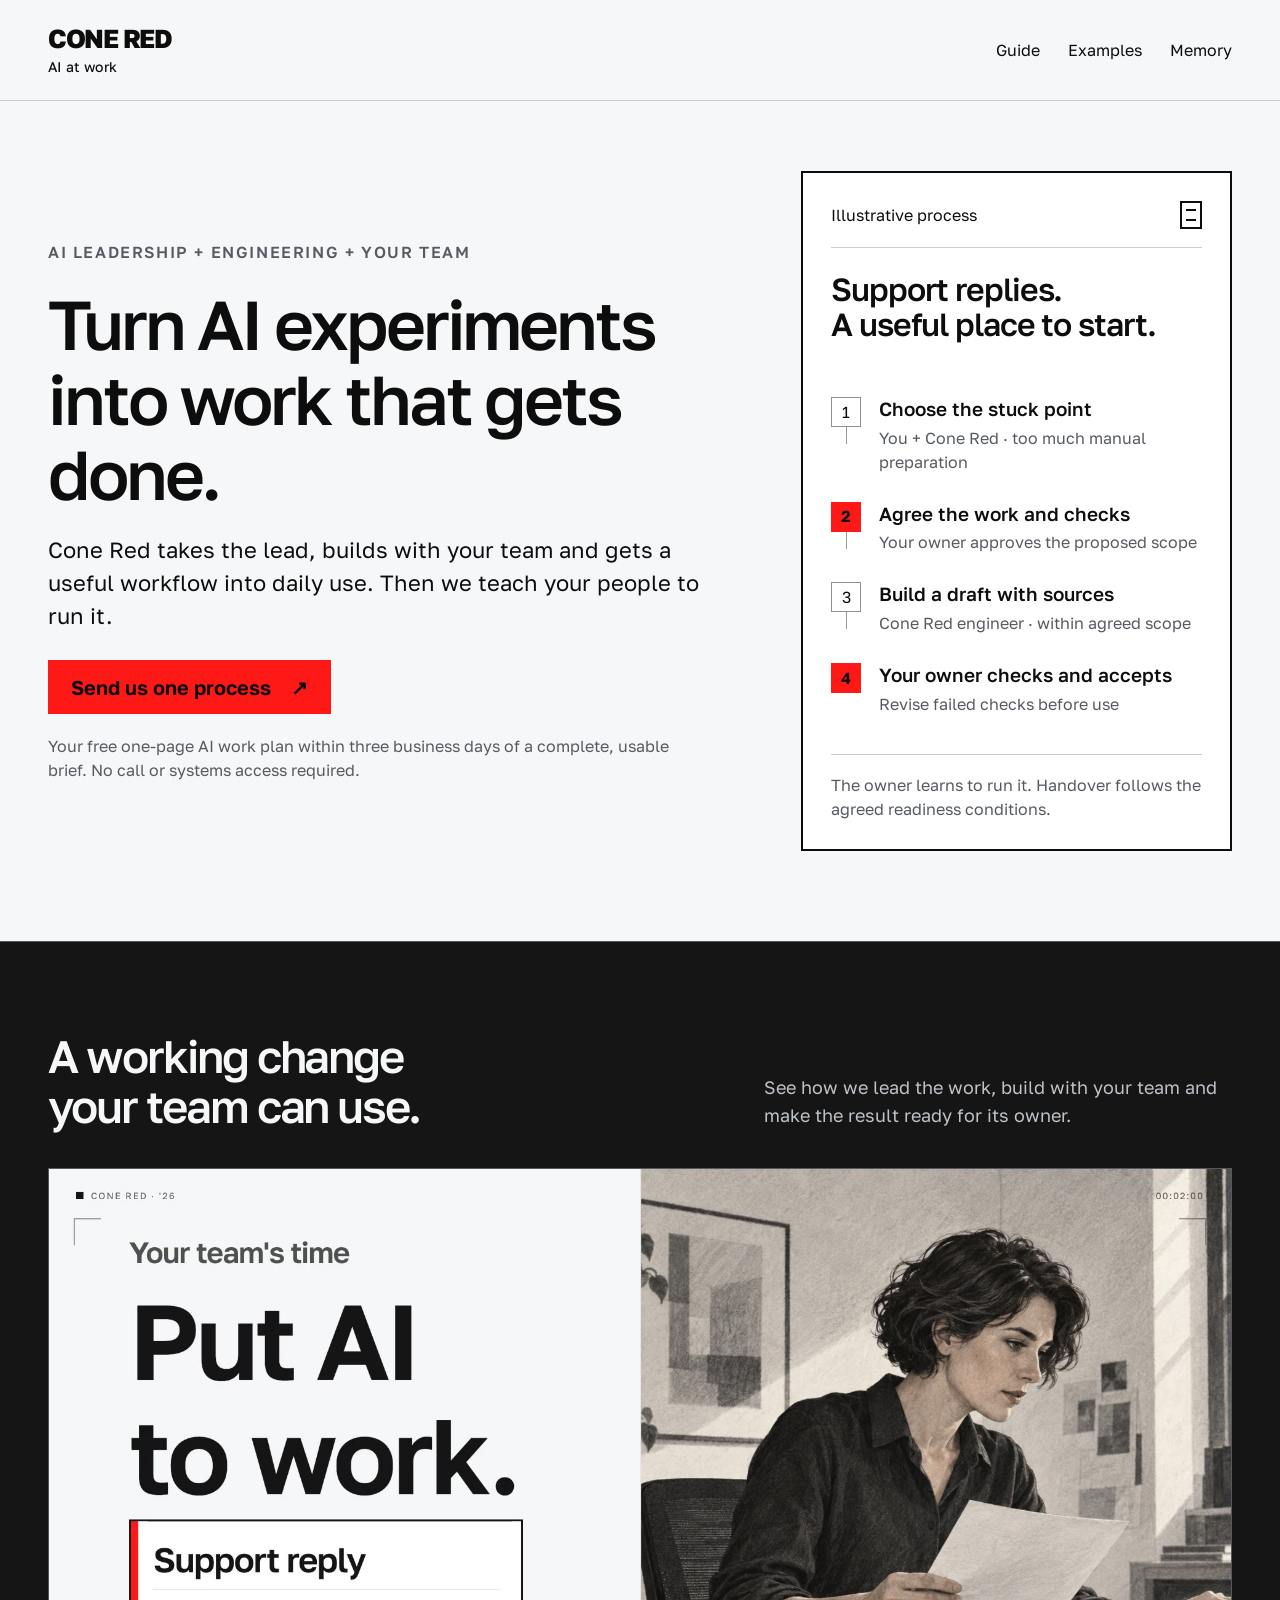
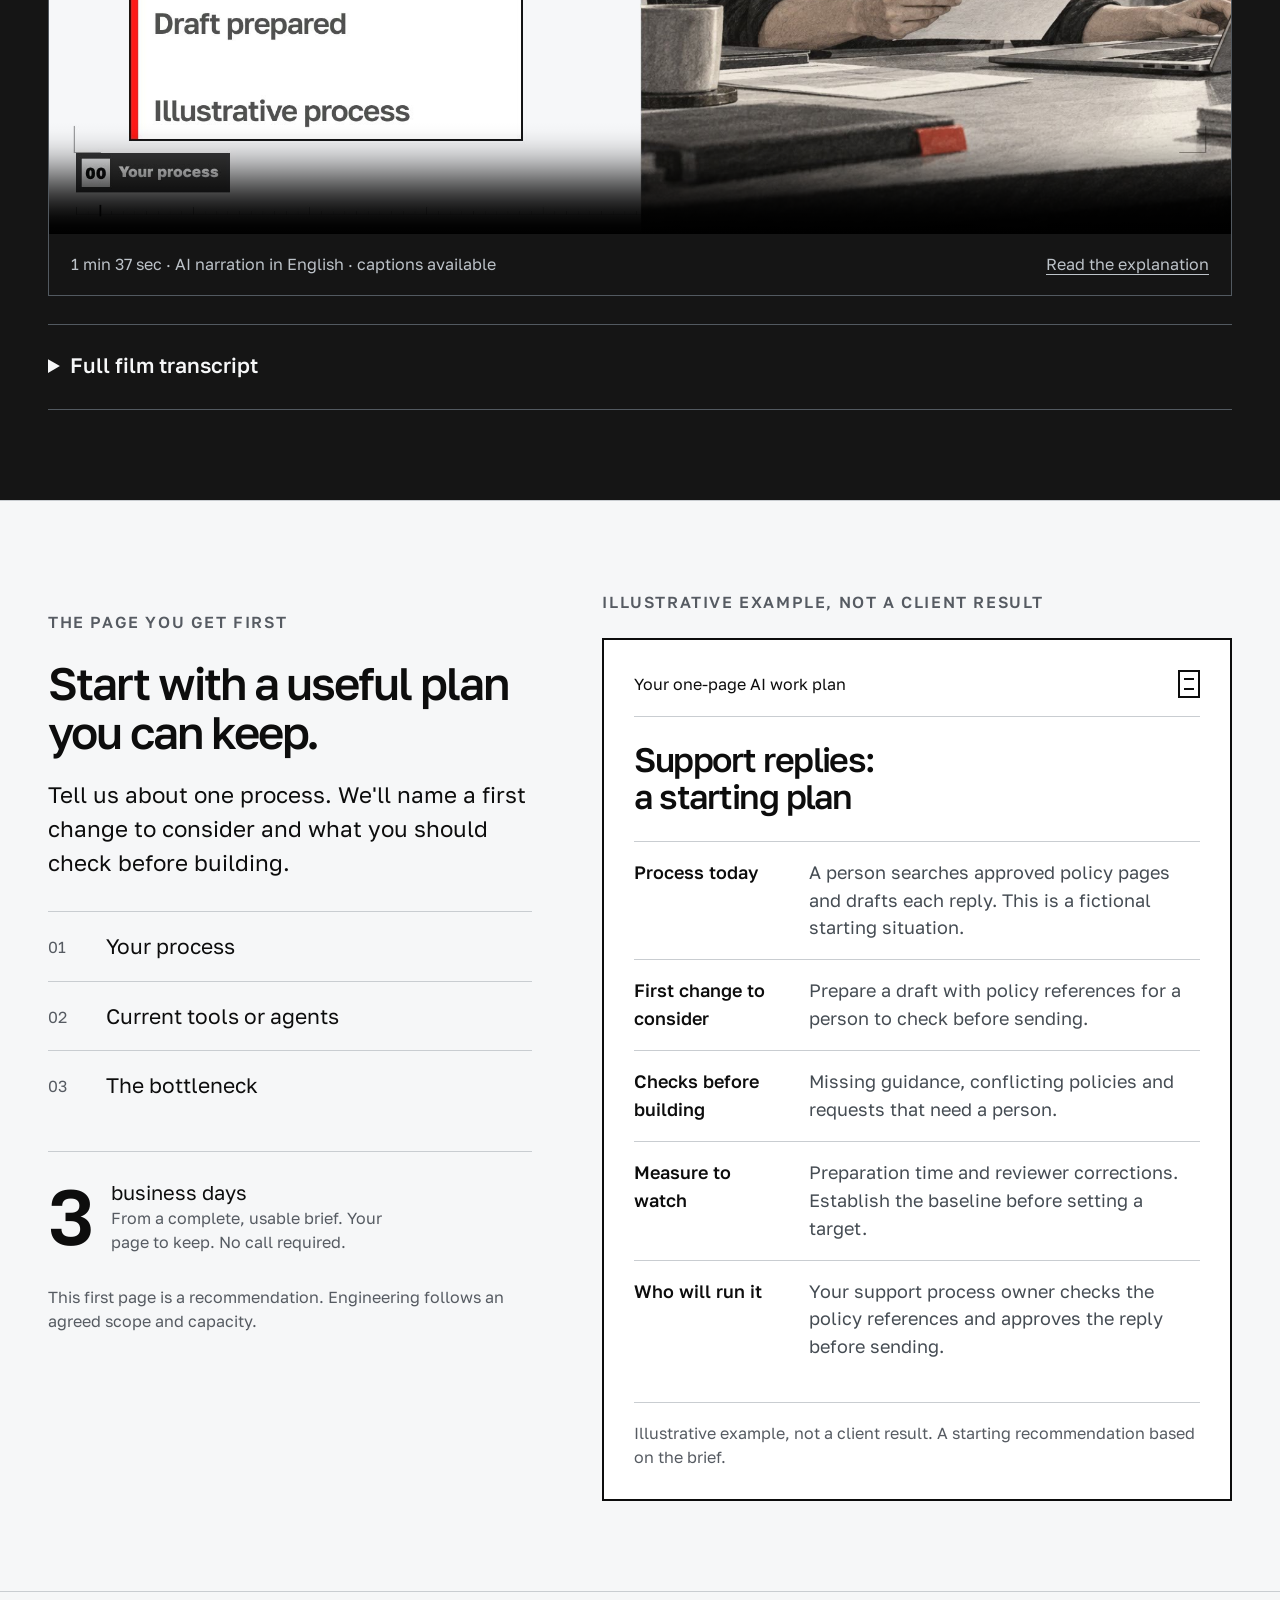
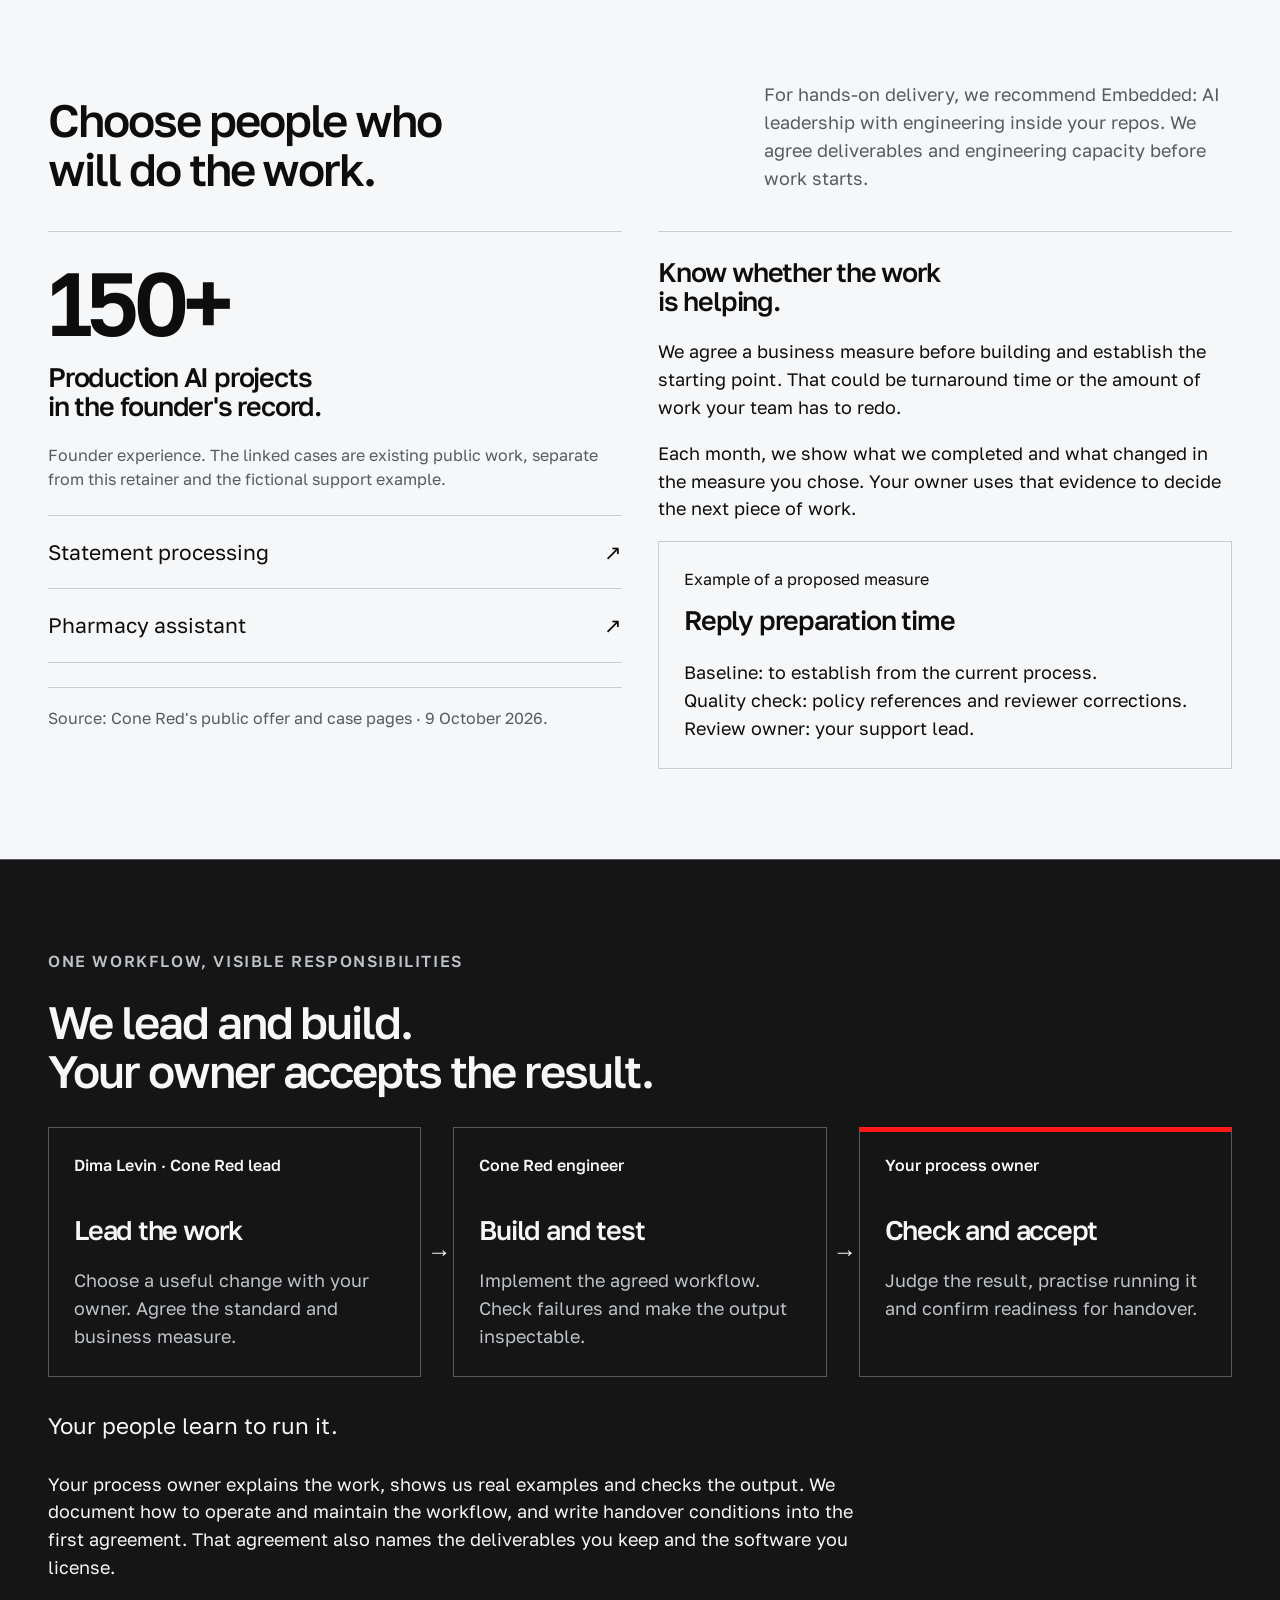
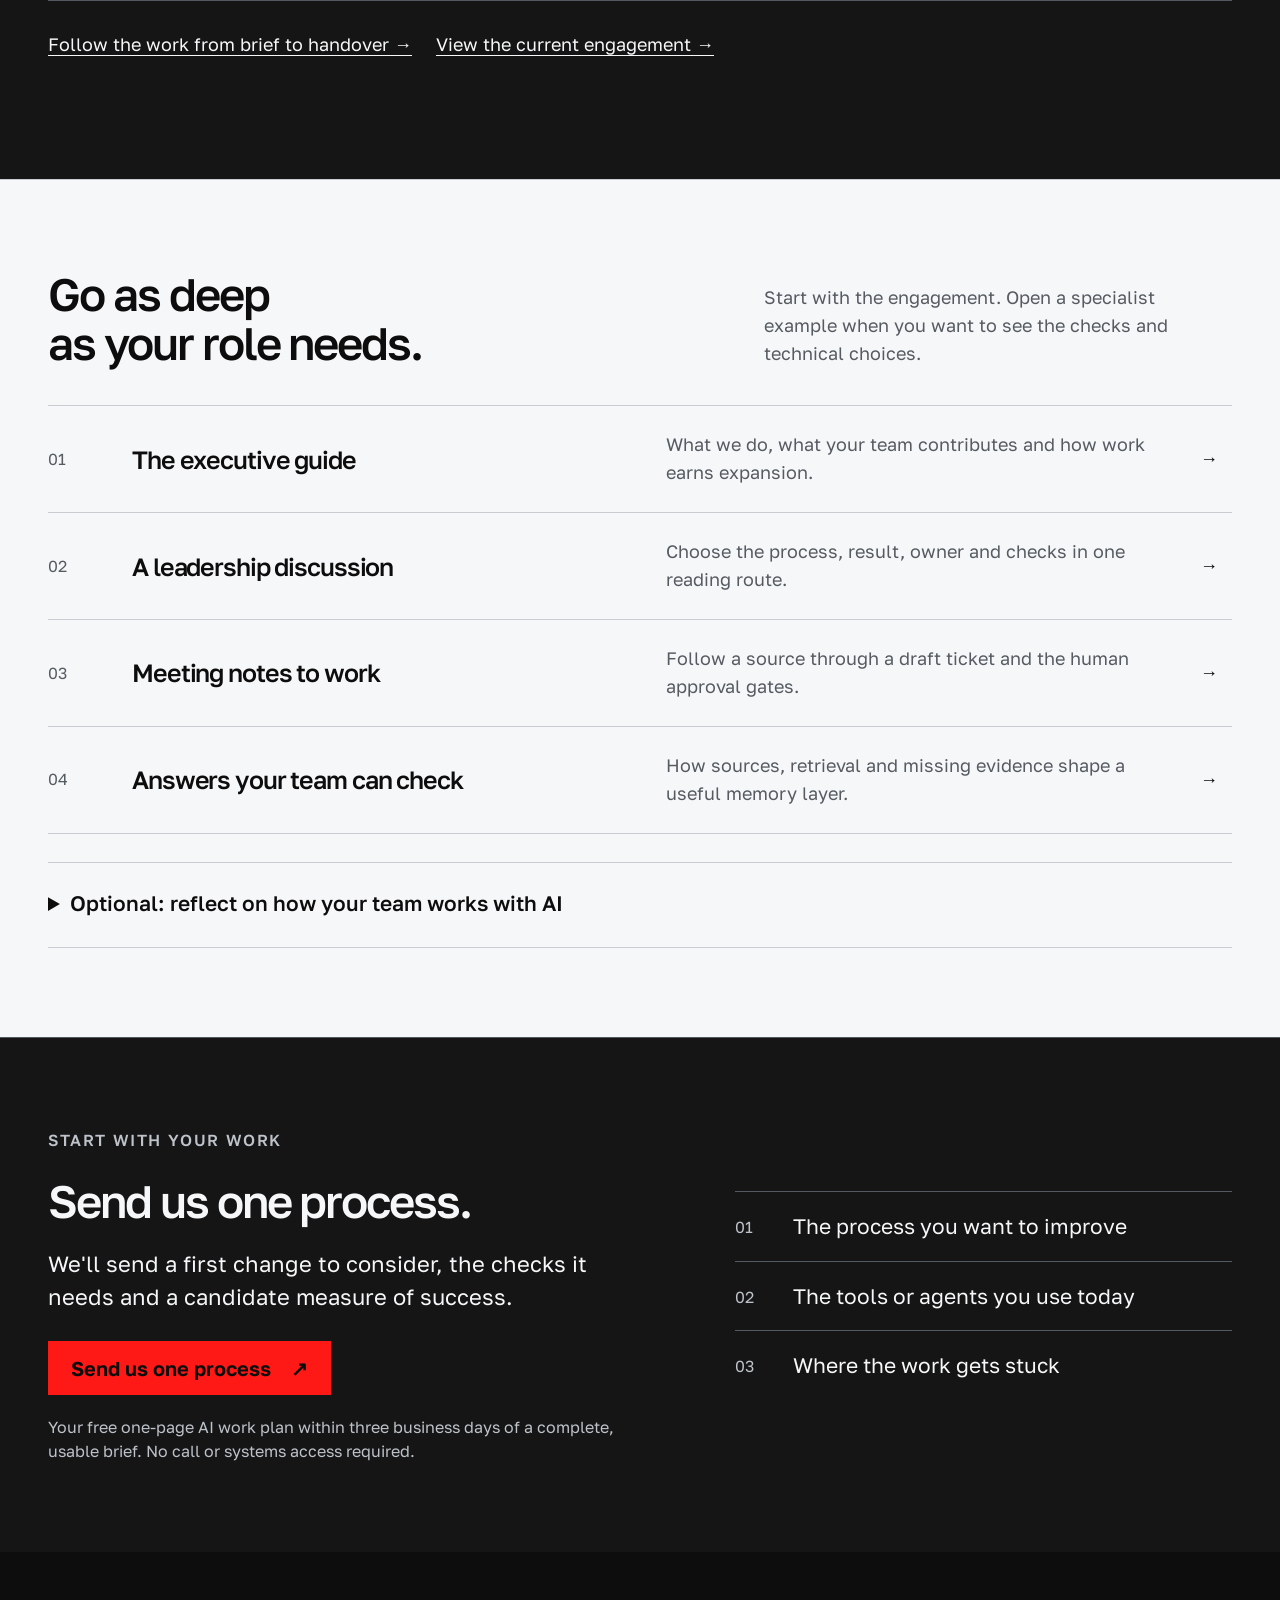
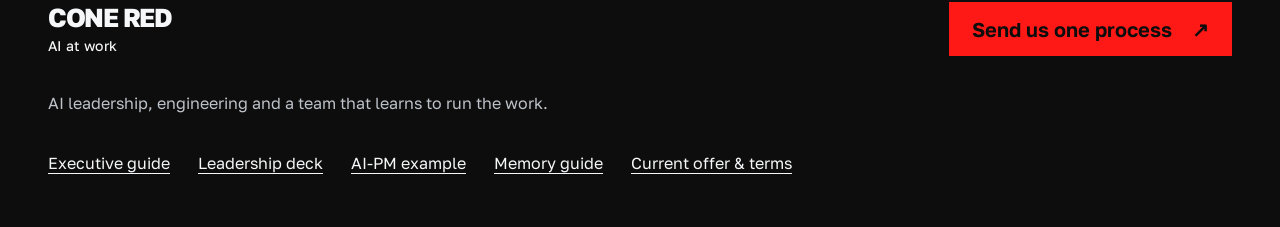
==== commit 6b67c463: "Refine AI handbook film with human imagery and clearer pacing" ====
--- a/index.html
+++ b/index.html
@@ -1,5 +1,5 @@
 <!doctype html><html lang="en"><head><meta charset="utf-8"><meta name="viewport" content="width=device-width,initial-scale=1"><meta name="description" content="Cone Red leads, builds with your team and teaches your people to run a useful AI workflow. Start with a free one-page AI work plan."><meta name="theme-color" content="#f6f7f8"><title>Turn AI experiments into work that gets done | Cone Red</title><link rel="icon" href="favicon.svg" type="image/svg+xml"><link rel="preload" href="assets/golos.woff2" as="font" type="font/woff2" crossorigin><link rel="stylesheet" href="assets/site.css"><script src="assets/site.js" defer></script></head><body><a class="skip" href="#main">Skip to content</a><header class="site-header"><div class="wrap header-inner"><a class="wordmark" href="index.html" aria-label="Cone Red, AI at work home">CONE RED<span>AI at work</span></a><nav aria-label="Main navigation"><a href="handbook.html">Guide</a><a href="ai-pm.html">Examples</a><a href="memory.html">Memory</a></nav></div></header><main id="main"><section class="wrap hero"><div class="hero-copy"><p class="eyebrow">AI leadership + engineering + your team</p><h1>Turn AI experiments into work that gets done.</h1><p class="lead">Cone Red takes the lead, builds with your team and gets a useful workflow into daily use. Then we teach your people to run it.</p><div class="actions"><a class="button primary" href="https://cone.red/solutions/ai-first-company">Send us one process <span aria-hidden="true">↗</span></a></div><p class="note">Your free one-page AI work plan within three business days of a complete, usable brief. No call or systems access required.</p></div><aside class="process-record" aria-label="Illustrative process journey"><div class="record-top"><span class="label">Illustrative process</span><span class="paper-symbol" aria-hidden="true"></span></div><h2>Support replies.<br>A useful place to start.</h2><ol class="record-rail"><li><span class="num">1</span><div><b>Choose the stuck point</b><small>You + Cone Red · too much manual preparation</small></div></li><li class="gate"><span class="num">2</span><div><b>Agree the work and checks</b><small>Your owner approves the proposed scope</small></div></li><li><span class="num">3</span><div><b>Build a draft with sources</b><small>Cone Red engineer · within agreed scope</small></div></li><li class="gate"><span class="num">4</span><div><b>Your owner checks and accepts</b><small>Revise failed checks before use</small></div></li></ol><p class="source-note">The owner learns to run it. Handover follows the agreed readiness conditions.</p></aside></section>
-<section class="band dark" id="film"><div class="wrap"><div class="section-head"><h2>A working change<br>your team can use.</h2><p>See how we lead the work, build with your team and make the result ready for its owner.</p></div><div class="video-wrap"><video controls playsinline preload="metadata" poster="assets/ai-work-poster.jpg" aria-label="Put AI to work on one useful process"><source src="assets/ai-work-guide.mp4" type="video/mp4"><track kind="captions" src="assets/ai-work-guide.en.vtt" srclang="en" label="English" default>Your browser cannot play this video. Read the full transcript below.</video><div class="video-caption"><span>English narration · captions available · press play when you're ready</span><a href="#transcript">Read the explanation</a></div></div><details id="transcript"><summary>Full film transcript</summary><div class="prose"><p>Put AI to work on the process that&#x27;s costing your team time.</p><p>Your people know the job. They&#x27;ve tried the tools. Yet someone still has to chase the work, check the output and fix it.</p><p>Cone Red brings the leadership and engineering to get an agreed workflow working inside your company.</p><p>We start with one process. We review what you already use, choose the first change and build it with your team.</p><p>Dima Levin leads the work. Our engineer builds. Your process owner checks and accepts the result.</p><p>Before we build, we agree what good looks like and which business measure matters. Then we test the workflow and report what changed.</p><p>Your team learns how to run and maintain it. We write handover conditions into the first agreement. You&#x27;ll know what your owner needs to learn and when we can step back.</p><p>Start with your free one-page AI work plan.</p><p>Send us the process, the tools or agents you use, and where the work gets stuck.</p><p>We&#x27;ll send the page within three business days of a complete, usable brief. It names a first change, checks and a measure to watch.</p><p>The page is yours to keep. No call required.</p><p>Send us one process at cone dot red.</p></div></details></div></section>
+<section class="band dark" id="film"><div class="wrap"><div class="section-head"><h2>A working change<br>your team can use.</h2><p>See how we lead the work, build with your team and make the result ready for its owner.</p></div><div class="video-wrap"><video controls playsinline preload="metadata" poster="assets/ai-work-poster.jpg" aria-label="Put AI to work on one useful process"><source src="assets/ai-work-guide.mp4" type="video/mp4"><track kind="captions" src="assets/ai-work-guide.en.vtt" srclang="en" label="English" default>Your browser cannot play this video. Read the full transcript below.</video><div class="video-caption"><span>1 min 37 sec · AI narration in English · captions available</span><a href="#transcript">Read the explanation</a></div></div><details id="transcript"><summary>Full film transcript</summary><div class="prose"><p>Put AI to work on the process that&#x27;s costing your team time.</p><p>Your people know the job. They&#x27;ve tried the tools. Yet someone still has to chase the work, check the output and fix it.</p><p>Cone Red brings the leadership and engineering to get an agreed workflow working inside your company.</p><p>We start with one process. We review what you already use, choose the first change and build it with your team.</p><p>Dima Levin leads the work. Our engineer builds. Your process owner checks and accepts the result.</p><p>Before we build, we agree what good looks like and which business measure matters. Then we test the workflow and report what changed.</p><p>Your team learns how to run and maintain it. We write handover conditions into the first agreement. You&#x27;ll know what your owner needs to learn and when we can step back.</p><p>Start with your free one-page AI work plan.</p><p>Send us the process, the tools or agents you use, and where the work gets stuck.</p><p>We&#x27;ll send the page within three business days of a complete, usable brief. It names a first change, checks and a measure to watch.</p><p>The page is yours to keep. No call required.</p><p>Send us one process at cone dot red.</p></div></details></div></section>
 <section class="band" id="free-plan"><div class="wrap specimen-grid"><div class="specimen-copy"><p class="eyebrow">The page you get first</p><h2>Start with a useful plan you can keep.</h2><p class="lead">Tell us about one process. We'll name a first change to consider and what you should check before building.</p><ol class="input-list"><li><span>01</span><div>Your process</div></li><li><span>02</span><div>Current tools or agents</div></li><li><span>03</span><div>The bottleneck</div></li></ol><div class="time-promise"><strong>3</strong><div><span>business days</span><small>From a complete, usable brief. Your page to keep. No call required.</small></div></div><p class="note">This first page is a recommendation. Engineering follows an agreed scope and capacity.</p></div><div><p class="eyebrow">Illustrative example, not a client result</p><article class="plan-sheet"><div class="record-top"><span class="label">Your one-page AI work plan</span><span class="paper-symbol" aria-hidden="true"></span></div><h3>Support replies:<br>a starting plan</h3><dl><div><dt>Process today</dt><dd>A person searches approved policy pages and drafts each reply. This is a fictional starting situation.</dd></div><div><dt>First change to consider</dt><dd>Prepare a draft with policy references for a person to check before sending.</dd></div><div><dt>Checks before building</dt><dd>Missing guidance, conflicting policies and requests that need a person.</dd></div><div><dt>Measure to watch</dt><dd>Preparation time and reviewer corrections. Establish the baseline before setting a target.</dd></div><div><dt>Who will run it</dt><dd>Your support process owner checks the policy references and approves the reply before sending.</dd></div></dl><p class="source-note">Illustrative example, not a client result. A starting recommendation based on the brief.</p></article></div></div></section>
 <section class="band" id="why-cone-red"><div class="wrap"><div class="section-head"><h2>Choose people who<br>will do the work.</h2><p>For hands-on delivery, we recommend Embedded: AI leadership with engineering inside your repos. We agree deliverables and engineering capacity before work starts.</p></div><div class="grid"><div class="proof"><p class="number">150+</p><h3>Production AI projects<br>in the founder's record.</h3><p class="note">Founder experience. The linked cases are existing public work, separate from this retainer and the fictional support example.</p><div class="case-links"><a href="https://cone.red/solutions/financial-document-automation">Statement processing</a><a href="https://cone.red/solutions/ai-pharmacy-assistant">Pharmacy assistant</a></div><p class="source-note">Source: Cone Red's public offer and case pages · 9 October 2026.</p></div><div class="proof"><h3>Know whether the work<br>is helping.</h3><p>We agree a business measure before building and establish the starting point. That could be turnaround time or the amount of work your team has to redo.</p><p>Each month, we show what we completed and what changed in the measure you chose. Your owner uses that evidence to decide the next piece of work.</p><div class="measure"><span class="label">Example of a proposed measure</span><h3>Reply preparation time</h3><p>Baseline: to establish from the current process.<br>Quality check: policy references and reviewer corrections.<br>Review owner: your support lead.</p></div></div></div></div></section>
 <section class="band dark" id="responsibility"><div class="wrap"><p class="eyebrow">One workflow, visible responsibilities</p><h2>We lead and build.<br>Your owner accepts the result.</h2><div class="flow roles-flow" aria-label="Delivery responsibilities"><div class="step"><span class="actor">Dima Levin · Cone Red lead</span><h3>Lead the work</h3><p>Choose a useful change with your owner. Agree the standard and business measure.</p></div><div class="step"><span class="actor">Cone Red engineer</span><h3>Build and test</h3><p>Implement the agreed workflow. Check failures and make the output inspectable.</p></div><div class="step decision"><span class="actor">Your process owner</span><h3>Check and accept</h3><p>Judge the result, practise running it and confirm readiness for handover.</p></div></div><p class="lead">Your people learn to run it.</p><p class="prose">Your process owner explains the work, shows us real examples and checks the output. We document how to operate and maintain the workflow, and write handover conditions into the first agreement. That agreement also names the deliverables you keep and the software you license.</p><div class="subnav"><a href="handbook.html#responsibility">Follow the work from brief to handover →</a><a href="https://cone.red/solutions/ai-first-company">View the current engagement →</a></div></div></section>
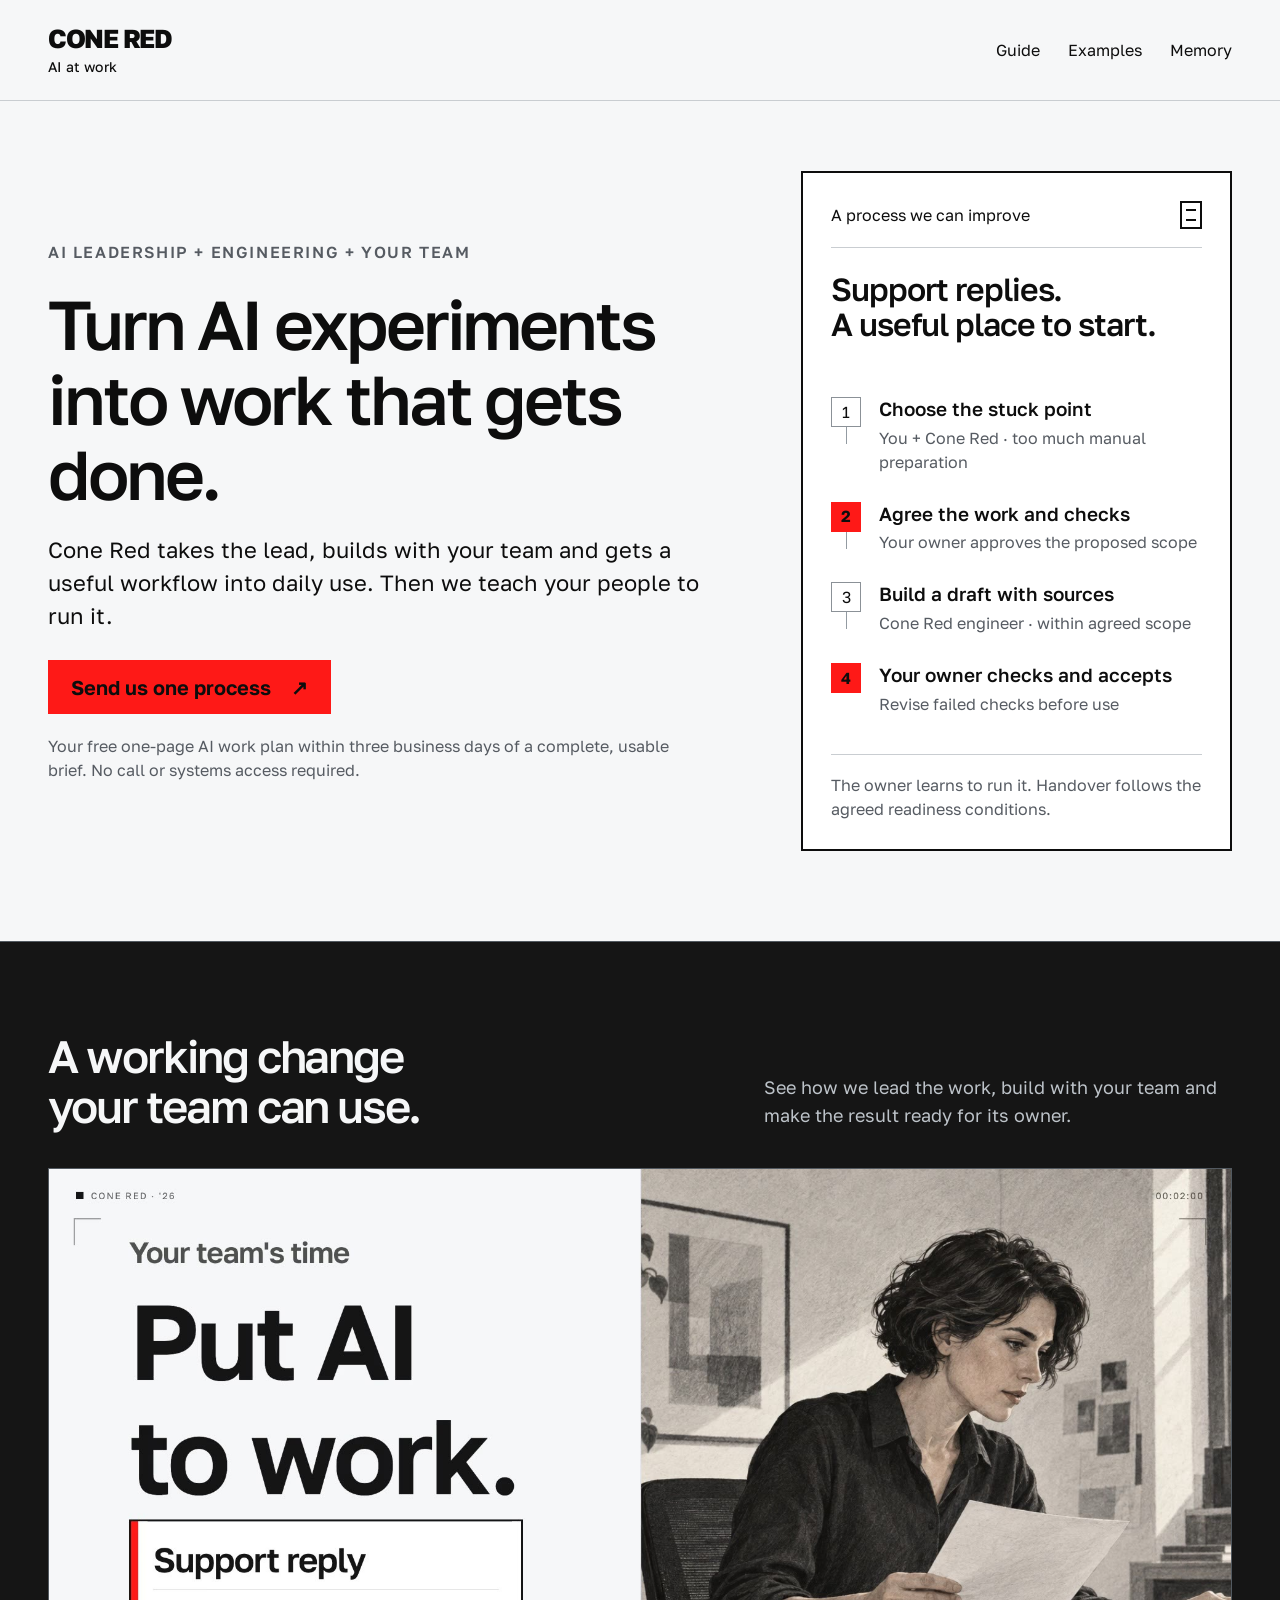
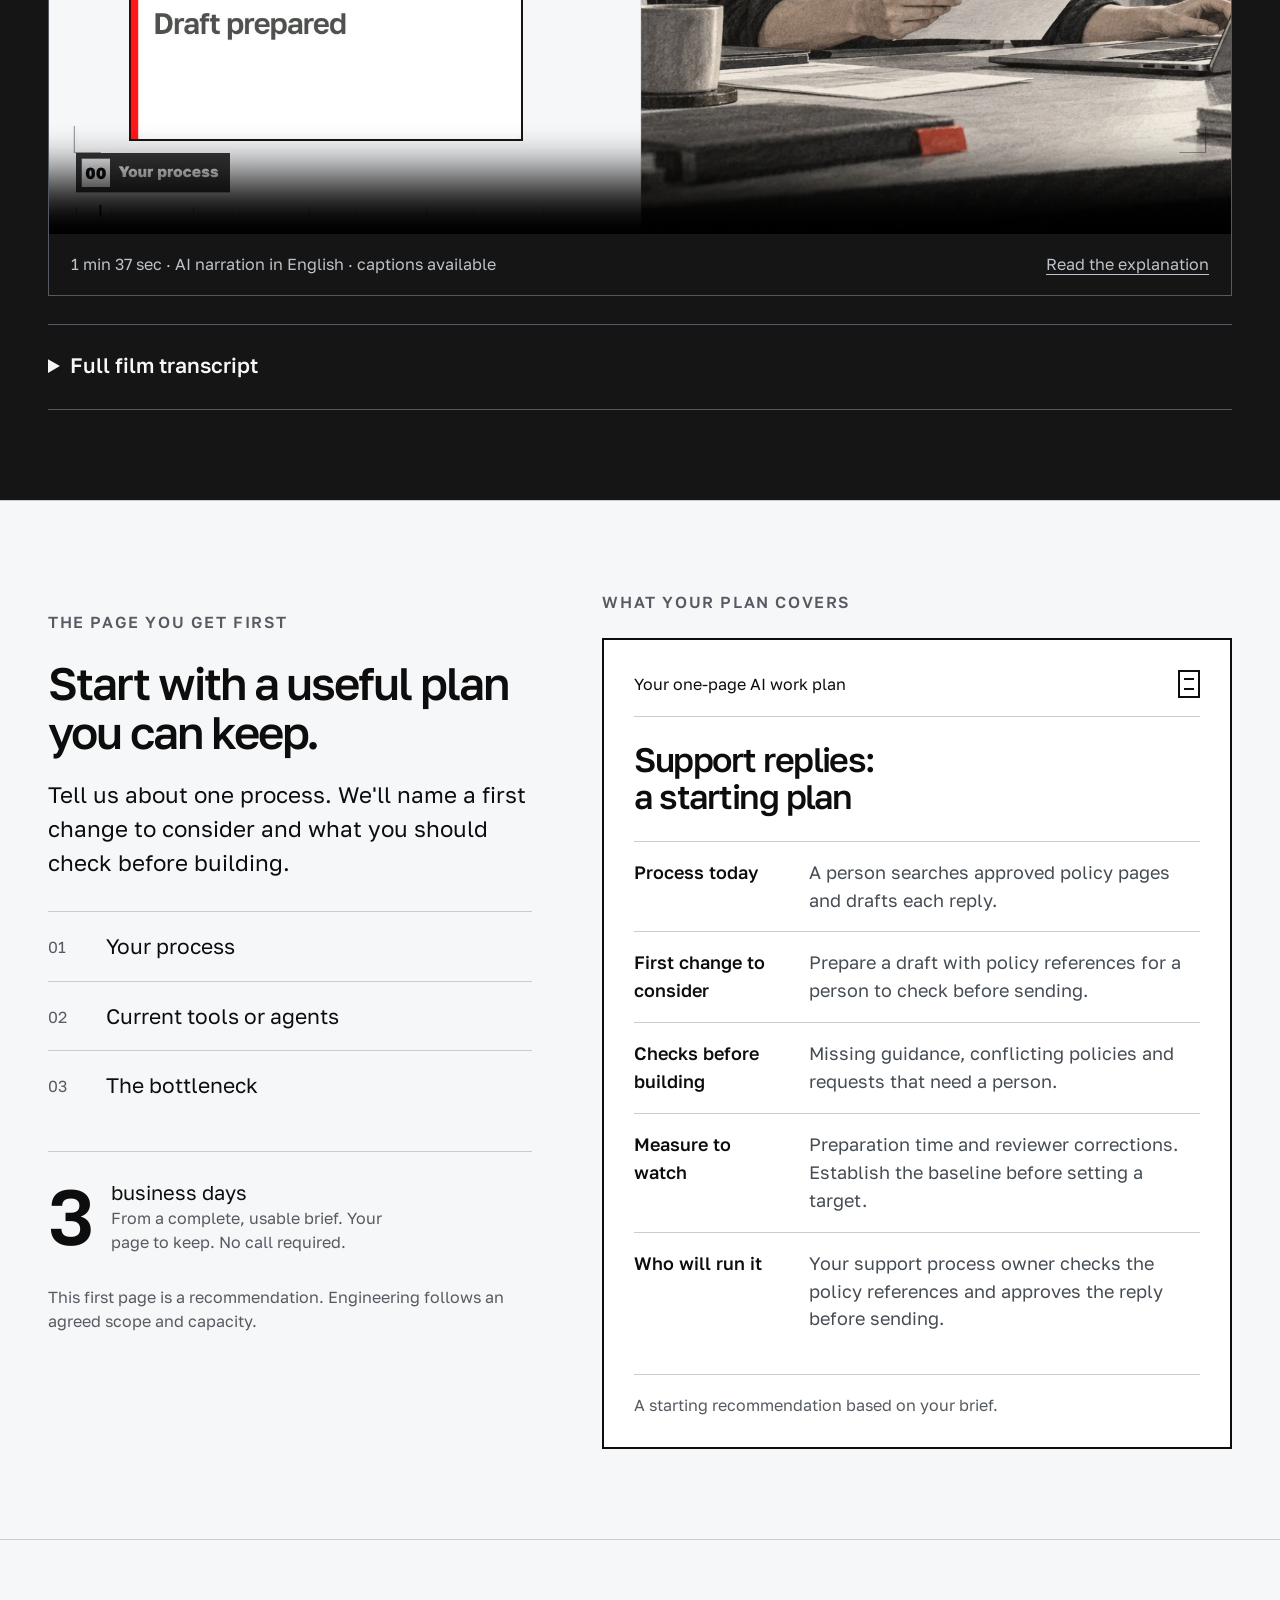
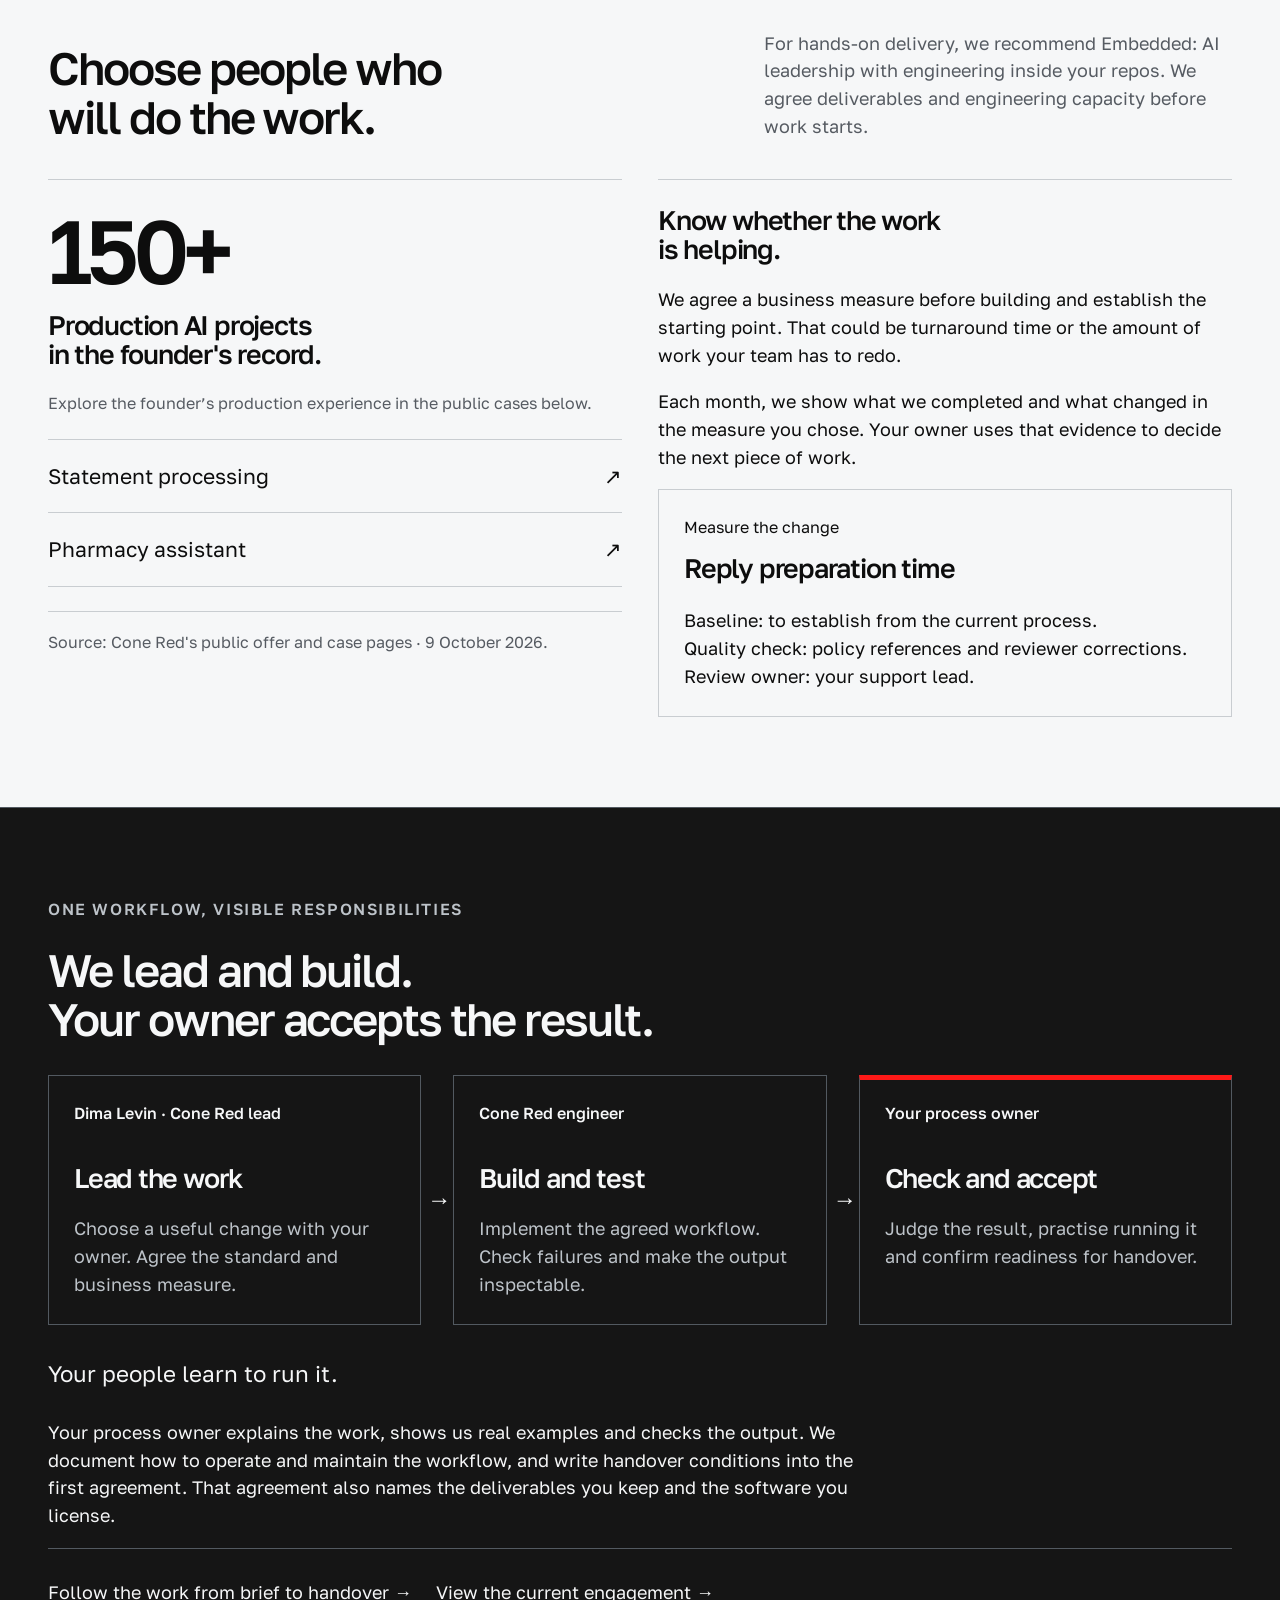
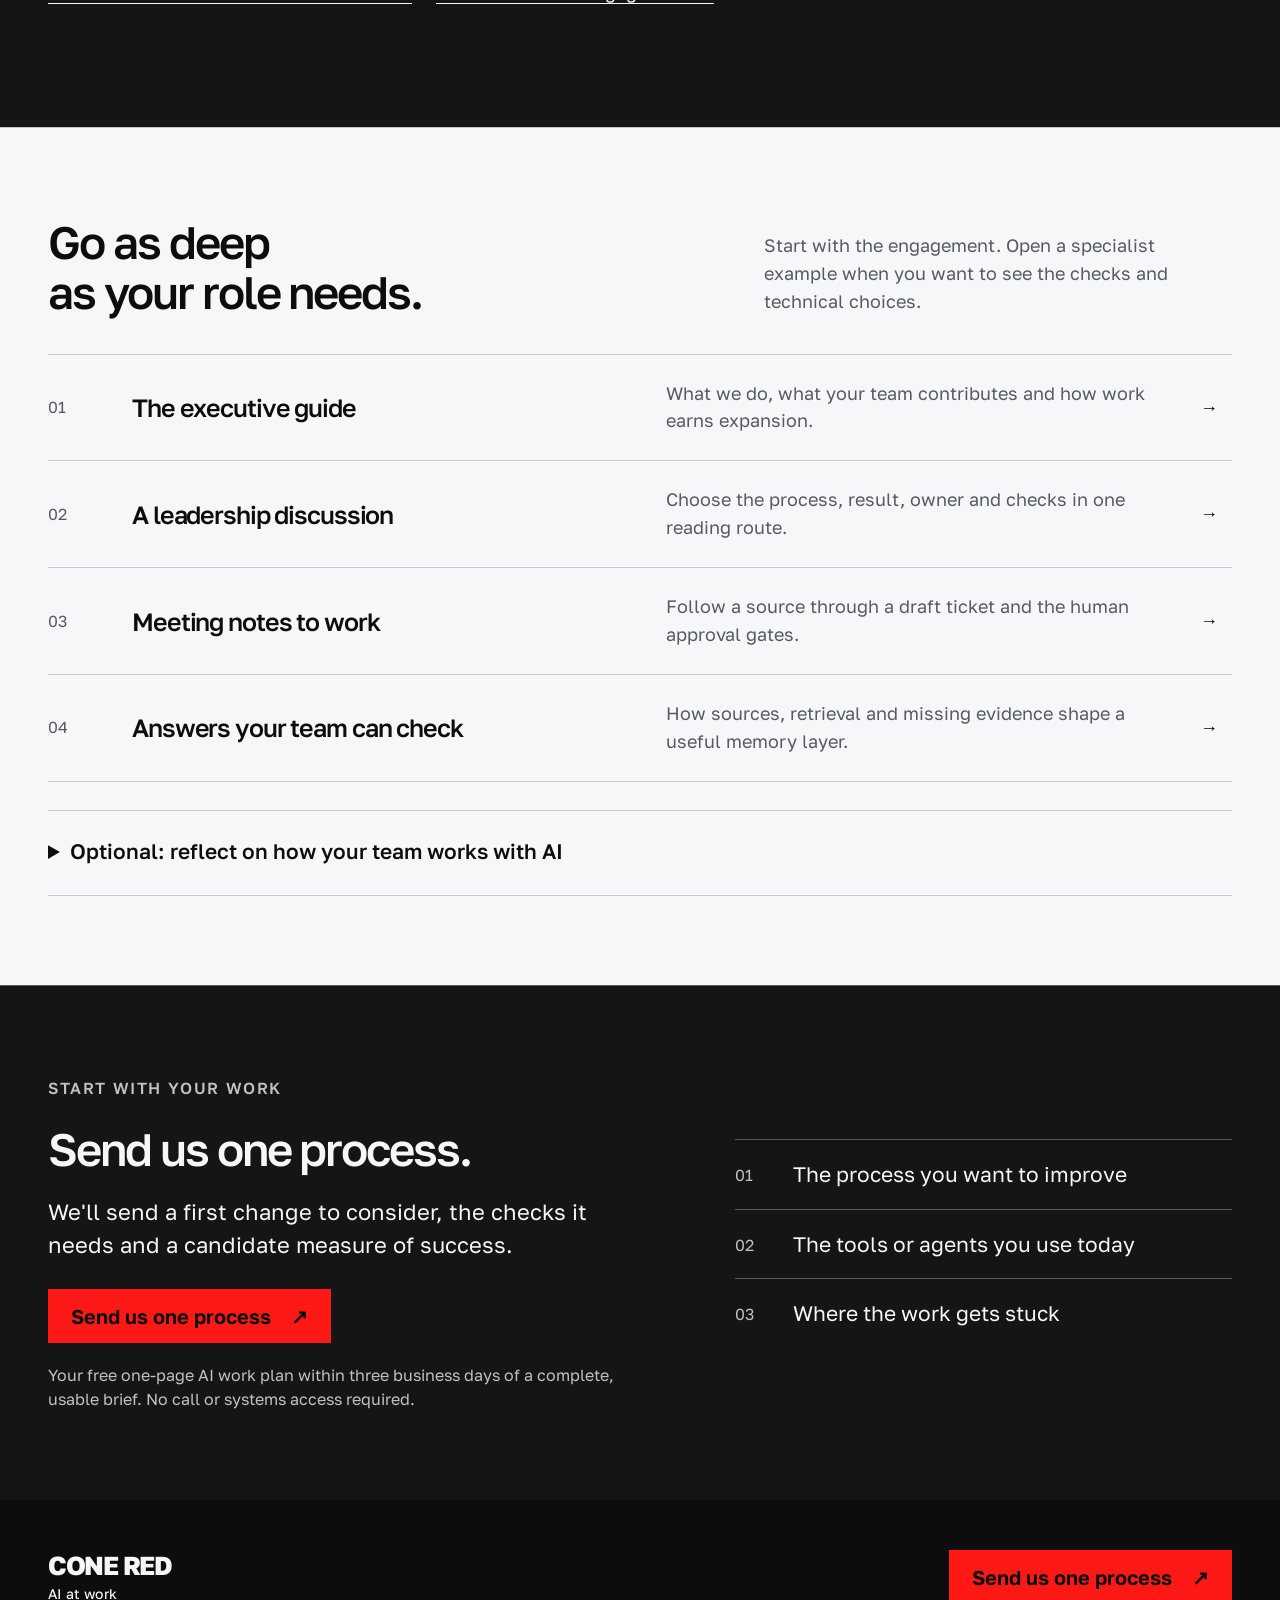
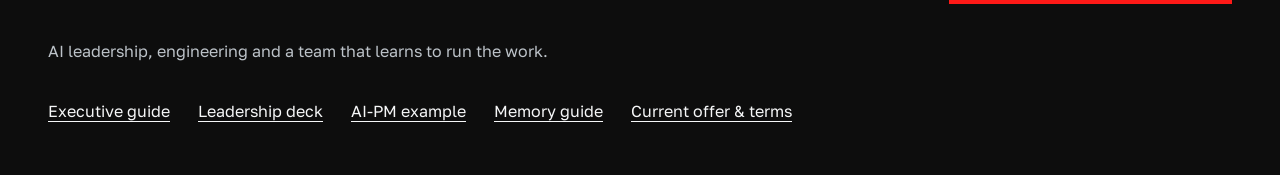
==== commit ad9407fd: "Remove illustrative labels from the sales film and handbook" ====
--- a/index.html
+++ b/index.html
@@ -1,7 +1,7 @@
-<!doctype html><html lang="en"><head><meta charset="utf-8"><meta name="viewport" content="width=device-width,initial-scale=1"><meta name="description" content="Cone Red leads, builds with your team and teaches your people to run a useful AI workflow. Start with a free one-page AI work plan."><meta name="theme-color" content="#f6f7f8"><title>Turn AI experiments into work that gets done | Cone Red</title><link rel="icon" href="favicon.svg" type="image/svg+xml"><link rel="preload" href="assets/golos.woff2" as="font" type="font/woff2" crossorigin><link rel="stylesheet" href="assets/site.css"><script src="assets/site.js" defer></script></head><body><a class="skip" href="#main">Skip to content</a><header class="site-header"><div class="wrap header-inner"><a class="wordmark" href="index.html" aria-label="Cone Red, AI at work home">CONE RED<span>AI at work</span></a><nav aria-label="Main navigation"><a href="handbook.html">Guide</a><a href="ai-pm.html">Examples</a><a href="memory.html">Memory</a></nav></div></header><main id="main"><section class="wrap hero"><div class="hero-copy"><p class="eyebrow">AI leadership + engineering + your team</p><h1>Turn AI experiments into work that gets done.</h1><p class="lead">Cone Red takes the lead, builds with your team and gets a useful workflow into daily use. Then we teach your people to run it.</p><div class="actions"><a class="button primary" href="https://cone.red/solutions/ai-first-company">Send us one process <span aria-hidden="true">↗</span></a></div><p class="note">Your free one-page AI work plan within three business days of a complete, usable brief. No call or systems access required.</p></div><aside class="process-record" aria-label="Illustrative process journey"><div class="record-top"><span class="label">Illustrative process</span><span class="paper-symbol" aria-hidden="true"></span></div><h2>Support replies.<br>A useful place to start.</h2><ol class="record-rail"><li><span class="num">1</span><div><b>Choose the stuck point</b><small>You + Cone Red · too much manual preparation</small></div></li><li class="gate"><span class="num">2</span><div><b>Agree the work and checks</b><small>Your owner approves the proposed scope</small></div></li><li><span class="num">3</span><div><b>Build a draft with sources</b><small>Cone Red engineer · within agreed scope</small></div></li><li class="gate"><span class="num">4</span><div><b>Your owner checks and accepts</b><small>Revise failed checks before use</small></div></li></ol><p class="source-note">The owner learns to run it. Handover follows the agreed readiness conditions.</p></aside></section>
+<!doctype html><html lang="en"><head><meta charset="utf-8"><meta name="viewport" content="width=device-width,initial-scale=1"><meta name="description" content="Cone Red leads, builds with your team and teaches your people to run a useful AI workflow. Start with a free one-page AI work plan."><meta name="theme-color" content="#f6f7f8"><title>Turn AI experiments into work that gets done | Cone Red</title><link rel="icon" href="favicon.svg" type="image/svg+xml"><link rel="preload" href="assets/golos.woff2" as="font" type="font/woff2" crossorigin><link rel="stylesheet" href="assets/site.css"><script src="assets/site.js" defer></script></head><body><a class="skip" href="#main">Skip to content</a><header class="site-header"><div class="wrap header-inner"><a class="wordmark" href="index.html" aria-label="Cone Red, AI at work home">CONE RED<span>AI at work</span></a><nav aria-label="Main navigation"><a href="handbook.html">Guide</a><a href="ai-pm.html">Examples</a><a href="memory.html">Memory</a></nav></div></header><main id="main"><section class="wrap hero"><div class="hero-copy"><p class="eyebrow">AI leadership + engineering + your team</p><h1>Turn AI experiments into work that gets done.</h1><p class="lead">Cone Red takes the lead, builds with your team and gets a useful workflow into daily use. Then we teach your people to run it.</p><div class="actions"><a class="button primary" href="https://cone.red/solutions/ai-first-company">Send us one process <span aria-hidden="true">↗</span></a></div><p class="note">Your free one-page AI work plan within three business days of a complete, usable brief. No call or systems access required.</p></div><aside class="process-record" aria-label="A process we can improve journey"><div class="record-top"><span class="label">A process we can improve</span><span class="paper-symbol" aria-hidden="true"></span></div><h2>Support replies.<br>A useful place to start.</h2><ol class="record-rail"><li><span class="num">1</span><div><b>Choose the stuck point</b><small>You + Cone Red · too much manual preparation</small></div></li><li class="gate"><span class="num">2</span><div><b>Agree the work and checks</b><small>Your owner approves the proposed scope</small></div></li><li><span class="num">3</span><div><b>Build a draft with sources</b><small>Cone Red engineer · within agreed scope</small></div></li><li class="gate"><span class="num">4</span><div><b>Your owner checks and accepts</b><small>Revise failed checks before use</small></div></li></ol><p class="source-note">The owner learns to run it. Handover follows the agreed readiness conditions.</p></aside></section>
 <section class="band dark" id="film"><div class="wrap"><div class="section-head"><h2>A working change<br>your team can use.</h2><p>See how we lead the work, build with your team and make the result ready for its owner.</p></div><div class="video-wrap"><video controls playsinline preload="metadata" poster="assets/ai-work-poster.jpg" aria-label="Put AI to work on one useful process"><source src="assets/ai-work-guide.mp4" type="video/mp4"><track kind="captions" src="assets/ai-work-guide.en.vtt" srclang="en" label="English" default>Your browser cannot play this video. Read the full transcript below.</video><div class="video-caption"><span>1 min 37 sec · AI narration in English · captions available</span><a href="#transcript">Read the explanation</a></div></div><details id="transcript"><summary>Full film transcript</summary><div class="prose"><p>Put AI to work on the process that&#x27;s costing your team time.</p><p>Your people know the job. They&#x27;ve tried the tools. Yet someone still has to chase the work, check the output and fix it.</p><p>Cone Red brings the leadership and engineering to get an agreed workflow working inside your company.</p><p>We start with one process. We review what you already use, choose the first change and build it with your team.</p><p>Dima Levin leads the work. Our engineer builds. Your process owner checks and accepts the result.</p><p>Before we build, we agree what good looks like and which business measure matters. Then we test the workflow and report what changed.</p><p>Your team learns how to run and maintain it. We write handover conditions into the first agreement. You&#x27;ll know what your owner needs to learn and when we can step back.</p><p>Start with your free one-page AI work plan.</p><p>Send us the process, the tools or agents you use, and where the work gets stuck.</p><p>We&#x27;ll send the page within three business days of a complete, usable brief. It names a first change, checks and a measure to watch.</p><p>The page is yours to keep. No call required.</p><p>Send us one process at cone dot red.</p></div></details></div></section>
-<section class="band" id="free-plan"><div class="wrap specimen-grid"><div class="specimen-copy"><p class="eyebrow">The page you get first</p><h2>Start with a useful plan you can keep.</h2><p class="lead">Tell us about one process. We'll name a first change to consider and what you should check before building.</p><ol class="input-list"><li><span>01</span><div>Your process</div></li><li><span>02</span><div>Current tools or agents</div></li><li><span>03</span><div>The bottleneck</div></li></ol><div class="time-promise"><strong>3</strong><div><span>business days</span><small>From a complete, usable brief. Your page to keep. No call required.</small></div></div><p class="note">This first page is a recommendation. Engineering follows an agreed scope and capacity.</p></div><div><p class="eyebrow">Illustrative example, not a client result</p><article class="plan-sheet"><div class="record-top"><span class="label">Your one-page AI work plan</span><span class="paper-symbol" aria-hidden="true"></span></div><h3>Support replies:<br>a starting plan</h3><dl><div><dt>Process today</dt><dd>A person searches approved policy pages and drafts each reply. This is a fictional starting situation.</dd></div><div><dt>First change to consider</dt><dd>Prepare a draft with policy references for a person to check before sending.</dd></div><div><dt>Checks before building</dt><dd>Missing guidance, conflicting policies and requests that need a person.</dd></div><div><dt>Measure to watch</dt><dd>Preparation time and reviewer corrections. Establish the baseline before setting a target.</dd></div><div><dt>Who will run it</dt><dd>Your support process owner checks the policy references and approves the reply before sending.</dd></div></dl><p class="source-note">Illustrative example, not a client result. A starting recommendation based on the brief.</p></article></div></div></section>
-<section class="band" id="why-cone-red"><div class="wrap"><div class="section-head"><h2>Choose people who<br>will do the work.</h2><p>For hands-on delivery, we recommend Embedded: AI leadership with engineering inside your repos. We agree deliverables and engineering capacity before work starts.</p></div><div class="grid"><div class="proof"><p class="number">150+</p><h3>Production AI projects<br>in the founder's record.</h3><p class="note">Founder experience. The linked cases are existing public work, separate from this retainer and the fictional support example.</p><div class="case-links"><a href="https://cone.red/solutions/financial-document-automation">Statement processing</a><a href="https://cone.red/solutions/ai-pharmacy-assistant">Pharmacy assistant</a></div><p class="source-note">Source: Cone Red's public offer and case pages · 9 October 2026.</p></div><div class="proof"><h3>Know whether the work<br>is helping.</h3><p>We agree a business measure before building and establish the starting point. That could be turnaround time or the amount of work your team has to redo.</p><p>Each month, we show what we completed and what changed in the measure you chose. Your owner uses that evidence to decide the next piece of work.</p><div class="measure"><span class="label">Example of a proposed measure</span><h3>Reply preparation time</h3><p>Baseline: to establish from the current process.<br>Quality check: policy references and reviewer corrections.<br>Review owner: your support lead.</p></div></div></div></div></section>
+<section class="band" id="free-plan"><div class="wrap specimen-grid"><div class="specimen-copy"><p class="eyebrow">The page you get first</p><h2>Start with a useful plan you can keep.</h2><p class="lead">Tell us about one process. We'll name a first change to consider and what you should check before building.</p><ol class="input-list"><li><span>01</span><div>Your process</div></li><li><span>02</span><div>Current tools or agents</div></li><li><span>03</span><div>The bottleneck</div></li></ol><div class="time-promise"><strong>3</strong><div><span>business days</span><small>From a complete, usable brief. Your page to keep. No call required.</small></div></div><p class="note">This first page is a recommendation. Engineering follows an agreed scope and capacity.</p></div><div><p class="eyebrow">What your plan covers</p><article class="plan-sheet"><div class="record-top"><span class="label">Your one-page AI work plan</span><span class="paper-symbol" aria-hidden="true"></span></div><h3>Support replies:<br>a starting plan</h3><dl><div><dt>Process today</dt><dd>A person searches approved policy pages and drafts each reply.</dd></div><div><dt>First change to consider</dt><dd>Prepare a draft with policy references for a person to check before sending.</dd></div><div><dt>Checks before building</dt><dd>Missing guidance, conflicting policies and requests that need a person.</dd></div><div><dt>Measure to watch</dt><dd>Preparation time and reviewer corrections. Establish the baseline before setting a target.</dd></div><div><dt>Who will run it</dt><dd>Your support process owner checks the policy references and approves the reply before sending.</dd></div></dl><p class="source-note">A starting recommendation based on your brief.</p></article></div></div></section>
+<section class="band" id="why-cone-red"><div class="wrap"><div class="section-head"><h2>Choose people who<br>will do the work.</h2><p>For hands-on delivery, we recommend Embedded: AI leadership with engineering inside your repos. We agree deliverables and engineering capacity before work starts.</p></div><div class="grid"><div class="proof"><p class="number">150+</p><h3>Production AI projects<br>in the founder's record.</h3><p class="note">Explore the founder’s production experience in the public cases below.</p><div class="case-links"><a href="https://cone.red/solutions/financial-document-automation">Statement processing</a><a href="https://cone.red/solutions/ai-pharmacy-assistant">Pharmacy assistant</a></div><p class="source-note">Source: Cone Red's public offer and case pages · 9 October 2026.</p></div><div class="proof"><h3>Know whether the work<br>is helping.</h3><p>We agree a business measure before building and establish the starting point. That could be turnaround time or the amount of work your team has to redo.</p><p>Each month, we show what we completed and what changed in the measure you chose. Your owner uses that evidence to decide the next piece of work.</p><div class="measure"><span class="label">Measure the change</span><h3>Reply preparation time</h3><p>Baseline: to establish from the current process.<br>Quality check: policy references and reviewer corrections.<br>Review owner: your support lead.</p></div></div></div></div></section>
 <section class="band dark" id="responsibility"><div class="wrap"><p class="eyebrow">One workflow, visible responsibilities</p><h2>We lead and build.<br>Your owner accepts the result.</h2><div class="flow roles-flow" aria-label="Delivery responsibilities"><div class="step"><span class="actor">Dima Levin · Cone Red lead</span><h3>Lead the work</h3><p>Choose a useful change with your owner. Agree the standard and business measure.</p></div><div class="step"><span class="actor">Cone Red engineer</span><h3>Build and test</h3><p>Implement the agreed workflow. Check failures and make the output inspectable.</p></div><div class="step decision"><span class="actor">Your process owner</span><h3>Check and accept</h3><p>Judge the result, practise running it and confirm readiness for handover.</p></div></div><p class="lead">Your people learn to run it.</p><p class="prose">Your process owner explains the work, shows us real examples and checks the output. We document how to operate and maintain the workflow, and write handover conditions into the first agreement. That agreement also names the deliverables you keep and the software you license.</p><div class="subnav"><a href="handbook.html#responsibility">Follow the work from brief to handover →</a><a href="https://cone.red/solutions/ai-first-company">View the current engagement →</a></div></div></section>
 <section class="band" id="library"><div class="wrap"><div class="section-head"><h2>Go as deep<br>as your role needs.</h2><p>Start with the engagement. Open a specialist example when you want to see the checks and technical choices.</p></div><div class="route-list"><a class="route-row" href="handbook.html"><span class="route-num">01</span><h3>The executive guide</h3><p>What we do, what your team contributes and how work earns expansion.</p><span aria-hidden="true">→</span></a><a class="route-row" href="deck.html"><span class="route-num">02</span><h3>A leadership discussion</h3><p>Choose the process, result, owner and checks in one reading route.</p><span aria-hidden="true">→</span></a><a class="route-row" href="ai-pm.html"><span class="route-num">03</span><h3>Meeting notes to work</h3><p>Follow a source through a draft ticket and the human approval gates.</p><span aria-hidden="true">→</span></a><a class="route-row" href="memory.html"><span class="route-num">04</span><h3>Answers your team can check</h3><p>How sources, retrieval and missing evidence shape a useful memory layer.</p><span aria-hidden="true">→</span></a></div>
 <details id="readiness"><summary>Optional: reflect on how your team works with AI</summary><div class="prose"><h3>Keep a few working notes.</h3><p>These six prompts record your view of the work. They don't measure maturity, certify a system or predict business results. Leave an item unanswered or choose Unknown when you need to ask the owner.</p><p class="note">Answers stay in this page. Nothing is sent or saved automatically. Copy or download your notes if you want to keep them.</p></div><div class="readiness" data-ai-readiness><fieldset data-topic="Working with AI"><legend>1. Your team mostly uses AI to look up information, rather than to help complete a defined piece of work.</legend><div class="radio-options"><label><input type="radio" name="readiness-0" value="Yes">Yes</label><label><input type="radio" name="readiness-0" value="No">No</label><label><input type="radio" name="readiness-0" value="Unknown">Unknown</label><label><input type="radio" name="readiness-0" value="Not applicable">Not applicable</label></div></fieldset><fieldset data-topic="Decision support"><legend>2. Your team uses AI to draft output, but rarely asks it to examine options and trade-offs before a person decides.</legend><div class="radio-options"><label><input type="radio" name="readiness-1" value="Yes">Yes</label><label><input type="radio" name="readiness-1" value="No">No</label><label><input type="radio" name="readiness-1" value="Unknown">Unknown</label><label><input type="radio" name="readiness-1" value="Not applicable">Not applicable</label></div></fieldset><fieldset data-topic="Quality checks"><legend>3. Your team has no consistent checks for the content and structure of AI output.</legend><div class="radio-options"><label><input type="radio" name="readiness-2" value="Yes">Yes</label><label><input type="radio" name="readiness-2" value="No">No</label><label><input type="radio" name="readiness-2" value="Unknown">Unknown</label><label><input type="radio" name="readiness-2" value="Not applicable">Not applicable</label></div></fieldset><fieldset data-topic="Operating ownership"><legend>4. One person is the only one who knows how to run or troubleshoot the workflow.</legend><div class="radio-options"><label><input type="radio" name="readiness-3" value="Yes">Yes</label><label><input type="radio" name="readiness-3" value="No">No</label><label><input type="radio" name="readiness-3" value="Unknown">Unknown</label><label><input type="radio" name="readiness-3" value="Not applicable">Not applicable</label></div></fieldset><fieldset data-topic="Daily use"><legend>5. Your team is adding infrastructure before people use the basic workflow in their daily work.</legend><div class="radio-options"><label><input type="radio" name="readiness-4" value="Yes">Yes</label><label><input type="radio" name="readiness-4" value="No">No</label><label><input type="radio" name="readiness-4" value="Unknown">Unknown</label><label><input type="radio" name="readiness-4" value="Not applicable">Not applicable</label></div></fieldset><fieldset data-topic="Decision records"><legend>6. Important decisions remain in chat, without an owned, searchable record that people can check later.</legend><div class="radio-options"><label><input type="radio" name="readiness-5" value="Yes">Yes</label><label><input type="radio" name="readiness-5" value="No">No</label><label><input type="radio" name="readiness-5" value="Unknown">Unknown</label><label><input type="radio" name="readiness-5" value="Not applicable">Not applicable</label></div></fieldset><div class="readiness-output" data-readiness-output role="status" aria-live="polite">Six prompts, all unanswered. Your selected answers are working notes for a conversation with your process owner.</div><div class="actions readiness-result-controls"><button class="button" type="button" data-copy>Copy my notes</button><button class="button" type="button" data-download>Download notes</button><button class="button" type="button" data-reset>Clear answers</button></div><noscript><p>Your choices still work. Use your browser's print command or copy the prompts to keep your notes.</p></noscript></div><p class="note">Separate optional route: <a href="https://cal.com/dima-levin-qivxgq/15min">book a 15-minute readiness readout</a>. Booking doesn't send these answers. For a written starting recommendation, use the free work-plan link below.</p><p><a href="memory-readiness.html">Looking specifically at knowledge and memory? Open the memory checklist →</a></p></details></div></section><section class="band dark" id="closing"><div class="wrap close-grid"><div><p class="eyebrow">Start with your work</p><h2>Send us one process.</h2><p class="lead">We'll send a first change to consider, the checks it needs and a candidate measure of success.</p><div class="actions"><a class="button primary" href="https://cone.red/solutions/ai-first-company">Send us one process <span aria-hidden="true">↗</span></a></div><p class="note">Your free one-page AI work plan within three business days of a complete, usable brief. No call or systems access required.</p></div><ol class="input-list"><li><span>01</span><div>The process you want to improve</div></li><li><span>02</span><div>The tools or agents you use today</div></li><li><span>03</span><div>Where the work gets stuck</div></li></ol></div></section></main><footer class="site-footer"><div class="wrap"><div class="footer-main"><a class="wordmark" href="index.html">CONE RED<span>AI at work</span></a><a class="button primary" href="https://cone.red/solutions/ai-first-company">Send us one process <span aria-hidden="true">↗</span></a></div><p>AI leadership, engineering and a team that learns to run the work.</p><nav aria-label="Footer navigation"><a href="handbook.html">Executive guide</a><a href="deck.html">Leadership deck</a><a href="ai-pm.html">AI-PM example</a><a href="memory.html">Memory guide</a><a href="https://cone.red/solutions/ai-first-company">Current offer &amp; terms</a></nav></div></footer></body></html>
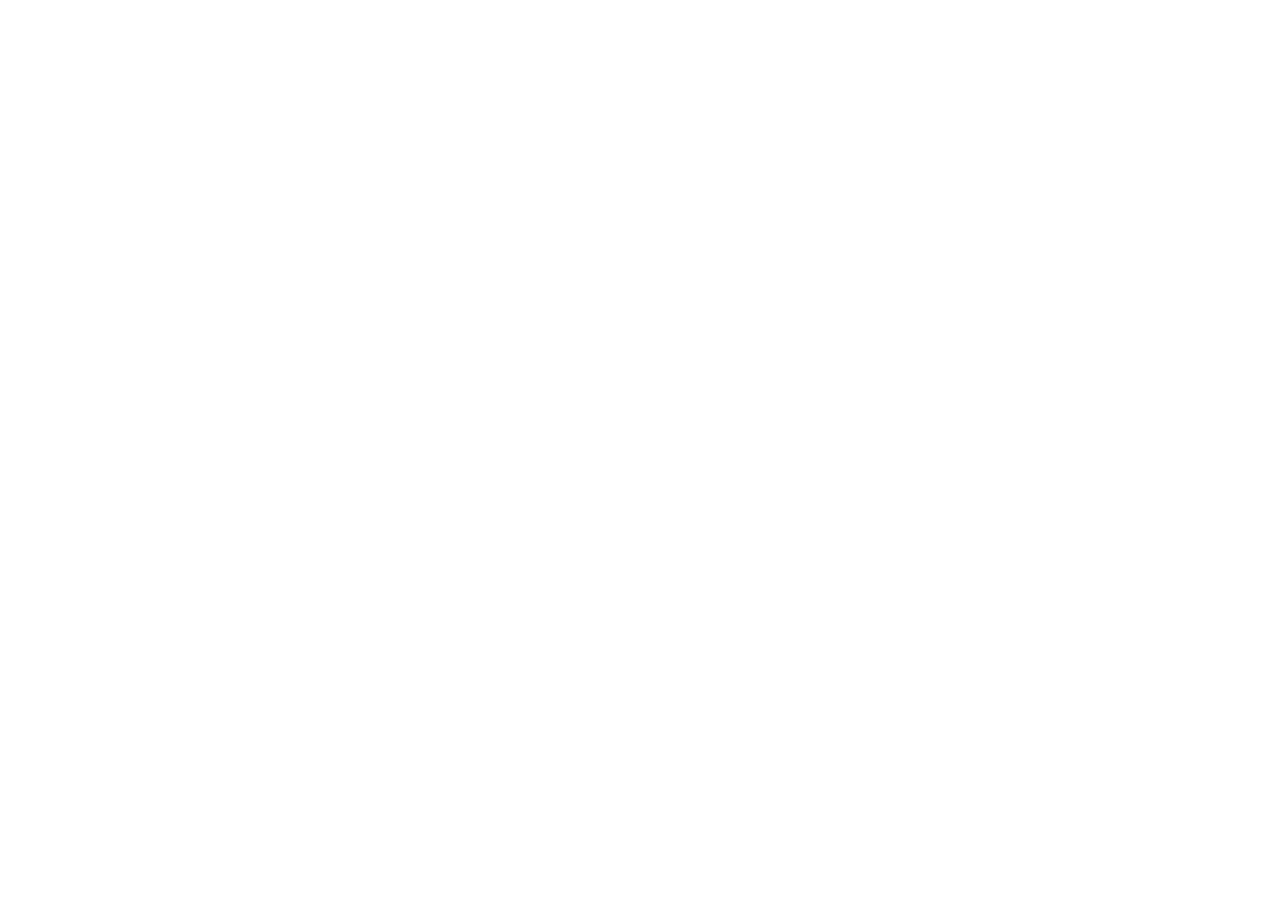
==== commit ed1ae5bb: "Redirect every page to its cone.red successor The offer, film and guides moved to cone.red on 15 Oct" ====
--- a/index.html
+++ b/index.html
@@ -1,7 +1,14 @@
-<!doctype html><html lang="en"><head><meta charset="utf-8"><meta name="viewport" content="width=device-width,initial-scale=1"><meta name="description" content="Cone Red leads, builds with your team and teaches your people to run a useful AI workflow. Start with a free one-page AI work plan."><meta name="theme-color" content="#f6f7f8"><title>Turn AI experiments into work that gets done | Cone Red</title><link rel="icon" href="favicon.svg" type="image/svg+xml"><link rel="preload" href="assets/golos.woff2" as="font" type="font/woff2" crossorigin><link rel="stylesheet" href="assets/site.css"><script src="assets/site.js" defer></script></head><body><a class="skip" href="#main">Skip to content</a><header class="site-header"><div class="wrap header-inner"><a class="wordmark" href="index.html" aria-label="Cone Red, AI at work home">CONE RED<span>AI at work</span></a><nav aria-label="Main navigation"><a href="handbook.html">Guide</a><a href="ai-pm.html">Examples</a><a href="memory.html">Memory</a></nav></div></header><main id="main"><section class="wrap hero"><div class="hero-copy"><p class="eyebrow">AI leadership + engineering + your team</p><h1>Turn AI experiments into work that gets done.</h1><p class="lead">Cone Red takes the lead, builds with your team and gets a useful workflow into daily use. Then we teach your people to run it.</p><div class="actions"><a class="button primary" href="https://cone.red/solutions/ai-first-company">Send us one process <span aria-hidden="true">↗</span></a></div><p class="note">Your free one-page AI work plan within three business days of a complete, usable brief. No call or systems access required.</p></div><aside class="process-record" aria-label="A process we can improve journey"><div class="record-top"><span class="label">A process we can improve</span><span class="paper-symbol" aria-hidden="true"></span></div><h2>Support replies.<br>A useful place to start.</h2><ol class="record-rail"><li><span class="num">1</span><div><b>Choose the stuck point</b><small>You + Cone Red · too much manual preparation</small></div></li><li class="gate"><span class="num">2</span><div><b>Agree the work and checks</b><small>Your owner approves the proposed scope</small></div></li><li><span class="num">3</span><div><b>Build a draft with sources</b><small>Cone Red engineer · within agreed scope</small></div></li><li class="gate"><span class="num">4</span><div><b>Your owner checks and accepts</b><small>Revise failed checks before use</small></div></li></ol><p class="source-note">The owner learns to run it. Handover follows the agreed readiness conditions.</p></aside></section>
-<section class="band dark" id="film"><div class="wrap"><div class="section-head"><h2>A working change<br>your team can use.</h2><p>See how we lead the work, build with your team and make the result ready for its owner.</p></div><div class="video-wrap"><video controls playsinline preload="metadata" poster="assets/ai-work-poster.jpg" aria-label="Put AI to work on one useful process"><source src="assets/ai-work-guide.mp4" type="video/mp4"><track kind="captions" src="assets/ai-work-guide.en.vtt" srclang="en" label="English" default>Your browser cannot play this video. Read the full transcript below.</video><div class="video-caption"><span>1 min 37 sec · AI narration in English · captions available</span><a href="#transcript">Read the explanation</a></div></div><details id="transcript"><summary>Full film transcript</summary><div class="prose"><p>Put AI to work on the process that&#x27;s costing your team time.</p><p>Your people know the job. They&#x27;ve tried the tools. Yet someone still has to chase the work, check the output and fix it.</p><p>Cone Red brings the leadership and engineering to get an agreed workflow working inside your company.</p><p>We start with one process. We review what you already use, choose the first change and build it with your team.</p><p>Dima Levin leads the work. Our engineer builds. Your process owner checks and accepts the result.</p><p>Before we build, we agree what good looks like and which business measure matters. Then we test the workflow and report what changed.</p><p>Your team learns how to run and maintain it. We write handover conditions into the first agreement. You&#x27;ll know what your owner needs to learn and when we can step back.</p><p>Start with your free one-page AI work plan.</p><p>Send us the process, the tools or agents you use, and where the work gets stuck.</p><p>We&#x27;ll send the page within three business days of a complete, usable brief. It names a first change, checks and a measure to watch.</p><p>The page is yours to keep. No call required.</p><p>Send us one process at cone dot red.</p></div></details></div></section>
-<section class="band" id="free-plan"><div class="wrap specimen-grid"><div class="specimen-copy"><p class="eyebrow">The page you get first</p><h2>Start with a useful plan you can keep.</h2><p class="lead">Tell us about one process. We'll name a first change to consider and what you should check before building.</p><ol class="input-list"><li><span>01</span><div>Your process</div></li><li><span>02</span><div>Current tools or agents</div></li><li><span>03</span><div>The bottleneck</div></li></ol><div class="time-promise"><strong>3</strong><div><span>business days</span><small>From a complete, usable brief. Your page to keep. No call required.</small></div></div><p class="note">This first page is a recommendation. Engineering follows an agreed scope and capacity.</p></div><div><p class="eyebrow">What your plan covers</p><article class="plan-sheet"><div class="record-top"><span class="label">Your one-page AI work plan</span><span class="paper-symbol" aria-hidden="true"></span></div><h3>Support replies:<br>a starting plan</h3><dl><div><dt>Process today</dt><dd>A person searches approved policy pages and drafts each reply.</dd></div><div><dt>First change to consider</dt><dd>Prepare a draft with policy references for a person to check before sending.</dd></div><div><dt>Checks before building</dt><dd>Missing guidance, conflicting policies and requests that need a person.</dd></div><div><dt>Measure to watch</dt><dd>Preparation time and reviewer corrections. Establish the baseline before setting a target.</dd></div><div><dt>Who will run it</dt><dd>Your support process owner checks the policy references and approves the reply before sending.</dd></div></dl><p class="source-note">A starting recommendation based on your brief.</p></article></div></div></section>
-<section class="band" id="why-cone-red"><div class="wrap"><div class="section-head"><h2>Choose people who<br>will do the work.</h2><p>For hands-on delivery, we recommend Embedded: AI leadership with engineering inside your repos. We agree deliverables and engineering capacity before work starts.</p></div><div class="grid"><div class="proof"><p class="number">150+</p><h3>Production AI projects<br>in the founder's record.</h3><p class="note">Explore the founder’s production experience in the public cases below.</p><div class="case-links"><a href="https://cone.red/solutions/financial-document-automation">Statement processing</a><a href="https://cone.red/solutions/ai-pharmacy-assistant">Pharmacy assistant</a></div><p class="source-note">Source: Cone Red's public offer and case pages · 9 October 2026.</p></div><div class="proof"><h3>Know whether the work<br>is helping.</h3><p>We agree a business measure before building and establish the starting point. That could be turnaround time or the amount of work your team has to redo.</p><p>Each month, we show what we completed and what changed in the measure you chose. Your owner uses that evidence to decide the next piece of work.</p><div class="measure"><span class="label">Measure the change</span><h3>Reply preparation time</h3><p>Baseline: to establish from the current process.<br>Quality check: policy references and reviewer corrections.<br>Review owner: your support lead.</p></div></div></div></div></section>
-<section class="band dark" id="responsibility"><div class="wrap"><p class="eyebrow">One workflow, visible responsibilities</p><h2>We lead and build.<br>Your owner accepts the result.</h2><div class="flow roles-flow" aria-label="Delivery responsibilities"><div class="step"><span class="actor">Dima Levin · Cone Red lead</span><h3>Lead the work</h3><p>Choose a useful change with your owner. Agree the standard and business measure.</p></div><div class="step"><span class="actor">Cone Red engineer</span><h3>Build and test</h3><p>Implement the agreed workflow. Check failures and make the output inspectable.</p></div><div class="step decision"><span class="actor">Your process owner</span><h3>Check and accept</h3><p>Judge the result, practise running it and confirm readiness for handover.</p></div></div><p class="lead">Your people learn to run it.</p><p class="prose">Your process owner explains the work, shows us real examples and checks the output. We document how to operate and maintain the workflow, and write handover conditions into the first agreement. That agreement also names the deliverables you keep and the software you license.</p><div class="subnav"><a href="handbook.html#responsibility">Follow the work from brief to handover →</a><a href="https://cone.red/solutions/ai-first-company">View the current engagement →</a></div></div></section>
-<section class="band" id="library"><div class="wrap"><div class="section-head"><h2>Go as deep<br>as your role needs.</h2><p>Start with the engagement. Open a specialist example when you want to see the checks and technical choices.</p></div><div class="route-list"><a class="route-row" href="handbook.html"><span class="route-num">01</span><h3>The executive guide</h3><p>What we do, what your team contributes and how work earns expansion.</p><span aria-hidden="true">→</span></a><a class="route-row" href="deck.html"><span class="route-num">02</span><h3>A leadership discussion</h3><p>Choose the process, result, owner and checks in one reading route.</p><span aria-hidden="true">→</span></a><a class="route-row" href="ai-pm.html"><span class="route-num">03</span><h3>Meeting notes to work</h3><p>Follow a source through a draft ticket and the human approval gates.</p><span aria-hidden="true">→</span></a><a class="route-row" href="memory.html"><span class="route-num">04</span><h3>Answers your team can check</h3><p>How sources, retrieval and missing evidence shape a useful memory layer.</p><span aria-hidden="true">→</span></a></div>
-<details id="readiness"><summary>Optional: reflect on how your team works with AI</summary><div class="prose"><h3>Keep a few working notes.</h3><p>These six prompts record your view of the work. They don't measure maturity, certify a system or predict business results. Leave an item unanswered or choose Unknown when you need to ask the owner.</p><p class="note">Answers stay in this page. Nothing is sent or saved automatically. Copy or download your notes if you want to keep them.</p></div><div class="readiness" data-ai-readiness><fieldset data-topic="Working with AI"><legend>1. Your team mostly uses AI to look up information, rather than to help complete a defined piece of work.</legend><div class="radio-options"><label><input type="radio" name="readiness-0" value="Yes">Yes</label><label><input type="radio" name="readiness-0" value="No">No</label><label><input type="radio" name="readiness-0" value="Unknown">Unknown</label><label><input type="radio" name="readiness-0" value="Not applicable">Not applicable</label></div></fieldset><fieldset data-topic="Decision support"><legend>2. Your team uses AI to draft output, but rarely asks it to examine options and trade-offs before a person decides.</legend><div class="radio-options"><label><input type="radio" name="readiness-1" value="Yes">Yes</label><label><input type="radio" name="readiness-1" value="No">No</label><label><input type="radio" name="readiness-1" value="Unknown">Unknown</label><label><input type="radio" name="readiness-1" value="Not applicable">Not applicable</label></div></fieldset><fieldset data-topic="Quality checks"><legend>3. Your team has no consistent checks for the content and structure of AI output.</legend><div class="radio-options"><label><input type="radio" name="readiness-2" value="Yes">Yes</label><label><input type="radio" name="readiness-2" value="No">No</label><label><input type="radio" name="readiness-2" value="Unknown">Unknown</label><label><input type="radio" name="readiness-2" value="Not applicable">Not applicable</label></div></fieldset><fieldset data-topic="Operating ownership"><legend>4. One person is the only one who knows how to run or troubleshoot the workflow.</legend><div class="radio-options"><label><input type="radio" name="readiness-3" value="Yes">Yes</label><label><input type="radio" name="readiness-3" value="No">No</label><label><input type="radio" name="readiness-3" value="Unknown">Unknown</label><label><input type="radio" name="readiness-3" value="Not applicable">Not applicable</label></div></fieldset><fieldset data-topic="Daily use"><legend>5. Your team is adding infrastructure before people use the basic workflow in their daily work.</legend><div class="radio-options"><label><input type="radio" name="readiness-4" value="Yes">Yes</label><label><input type="radio" name="readiness-4" value="No">No</label><label><input type="radio" name="readiness-4" value="Unknown">Unknown</label><label><input type="radio" name="readiness-4" value="Not applicable">Not applicable</label></div></fieldset><fieldset data-topic="Decision records"><legend>6. Important decisions remain in chat, without an owned, searchable record that people can check later.</legend><div class="radio-options"><label><input type="radio" name="readiness-5" value="Yes">Yes</label><label><input type="radio" name="readiness-5" value="No">No</label><label><input type="radio" name="readiness-5" value="Unknown">Unknown</label><label><input type="radio" name="readiness-5" value="Not applicable">Not applicable</label></div></fieldset><div class="readiness-output" data-readiness-output role="status" aria-live="polite">Six prompts, all unanswered. Your selected answers are working notes for a conversation with your process owner.</div><div class="actions readiness-result-controls"><button class="button" type="button" data-copy>Copy my notes</button><button class="button" type="button" data-download>Download notes</button><button class="button" type="button" data-reset>Clear answers</button></div><noscript><p>Your choices still work. Use your browser's print command or copy the prompts to keep your notes.</p></noscript></div><p class="note">Separate optional route: <a href="https://cal.com/dima-levin-qivxgq/15min">book a 15-minute readiness readout</a>. Booking doesn't send these answers. For a written starting recommendation, use the free work-plan link below.</p><p><a href="memory-readiness.html">Looking specifically at knowledge and memory? Open the memory checklist →</a></p></details></div></section><section class="band dark" id="closing"><div class="wrap close-grid"><div><p class="eyebrow">Start with your work</p><h2>Send us one process.</h2><p class="lead">We'll send a first change to consider, the checks it needs and a candidate measure of success.</p><div class="actions"><a class="button primary" href="https://cone.red/solutions/ai-first-company">Send us one process <span aria-hidden="true">↗</span></a></div><p class="note">Your free one-page AI work plan within three business days of a complete, usable brief. No call or systems access required.</p></div><ol class="input-list"><li><span>01</span><div>The process you want to improve</div></li><li><span>02</span><div>The tools or agents you use today</div></li><li><span>03</span><div>Where the work gets stuck</div></li></ol></div></section></main><footer class="site-footer"><div class="wrap"><div class="footer-main"><a class="wordmark" href="index.html">CONE RED<span>AI at work</span></a><a class="button primary" href="https://cone.red/solutions/ai-first-company">Send us one process <span aria-hidden="true">↗</span></a></div><p>AI leadership, engineering and a team that learns to run the work.</p><nav aria-label="Footer navigation"><a href="handbook.html">Executive guide</a><a href="deck.html">Leadership deck</a><a href="ai-pm.html">AI-PM example</a><a href="memory.html">Memory guide</a><a href="https://cone.red/solutions/ai-first-company">Current offer &amp; terms</a></nav></div></footer></body></html>+<!doctype html>
+<html lang="en">
+<head>
+<meta charset="utf-8">
+<meta name="viewport" content="width=device-width, initial-scale=1">
+<title>Moved to cone.red</title>
+<meta name="robots" content="noindex">
+<link rel="canonical" href="https://cone.red/solutions/ai-first-company">
+<meta http-equiv="refresh" content="0; url=https://cone.red/solutions/ai-first-company">
+<script>(function(){var t="https://cone.red/solutions/ai-first-company";var h=location.hash||"";location.replace(t+h);})();</script>
+<style>body{font:16px/1.5 system-ui,sans-serif;margin:0;padding:48px 16px;color:#111;background:#fff}main{max-width:560px;margin:0 auto}a{color:#c8102e}</style>
+</head>
+<body><main><p>The AI-first offer and film now lives on <a href="https://cone.red/solutions/ai-first-company">cone.red</a>.</p></main></body>
+</html>
